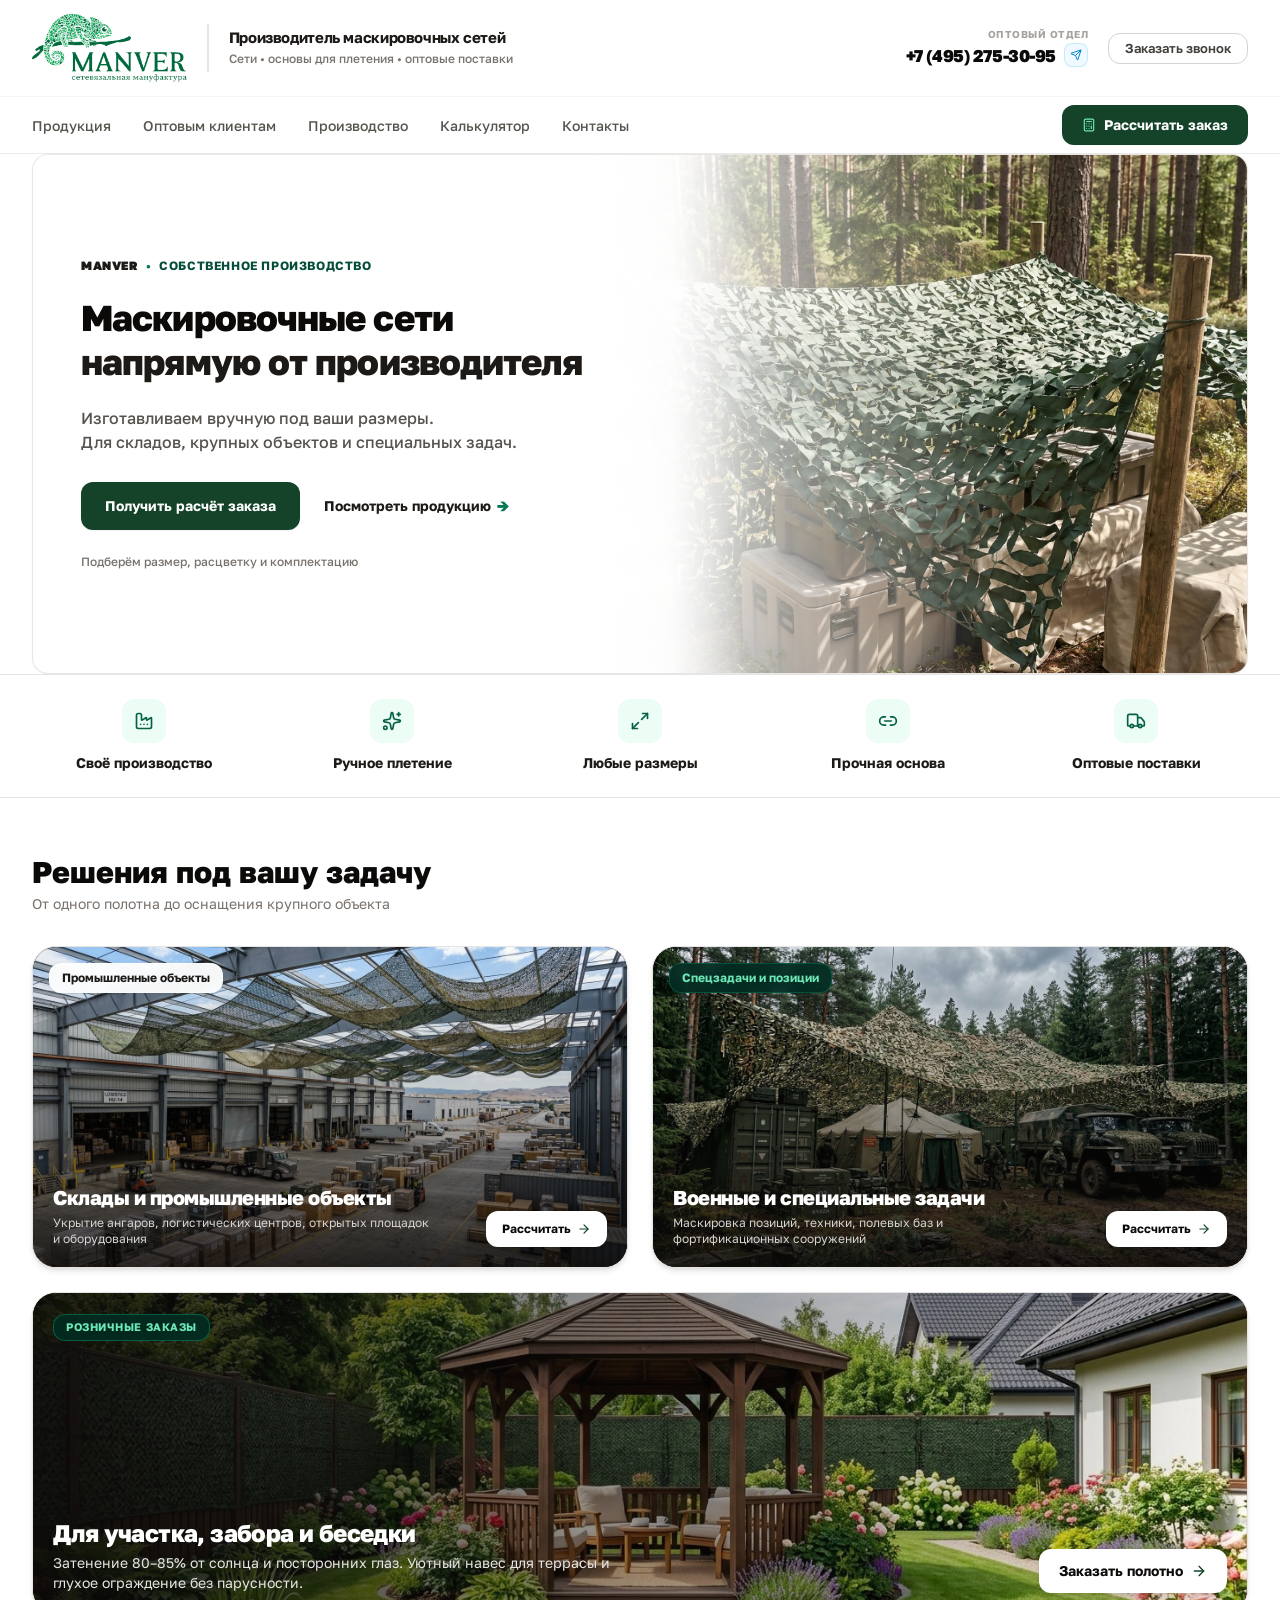
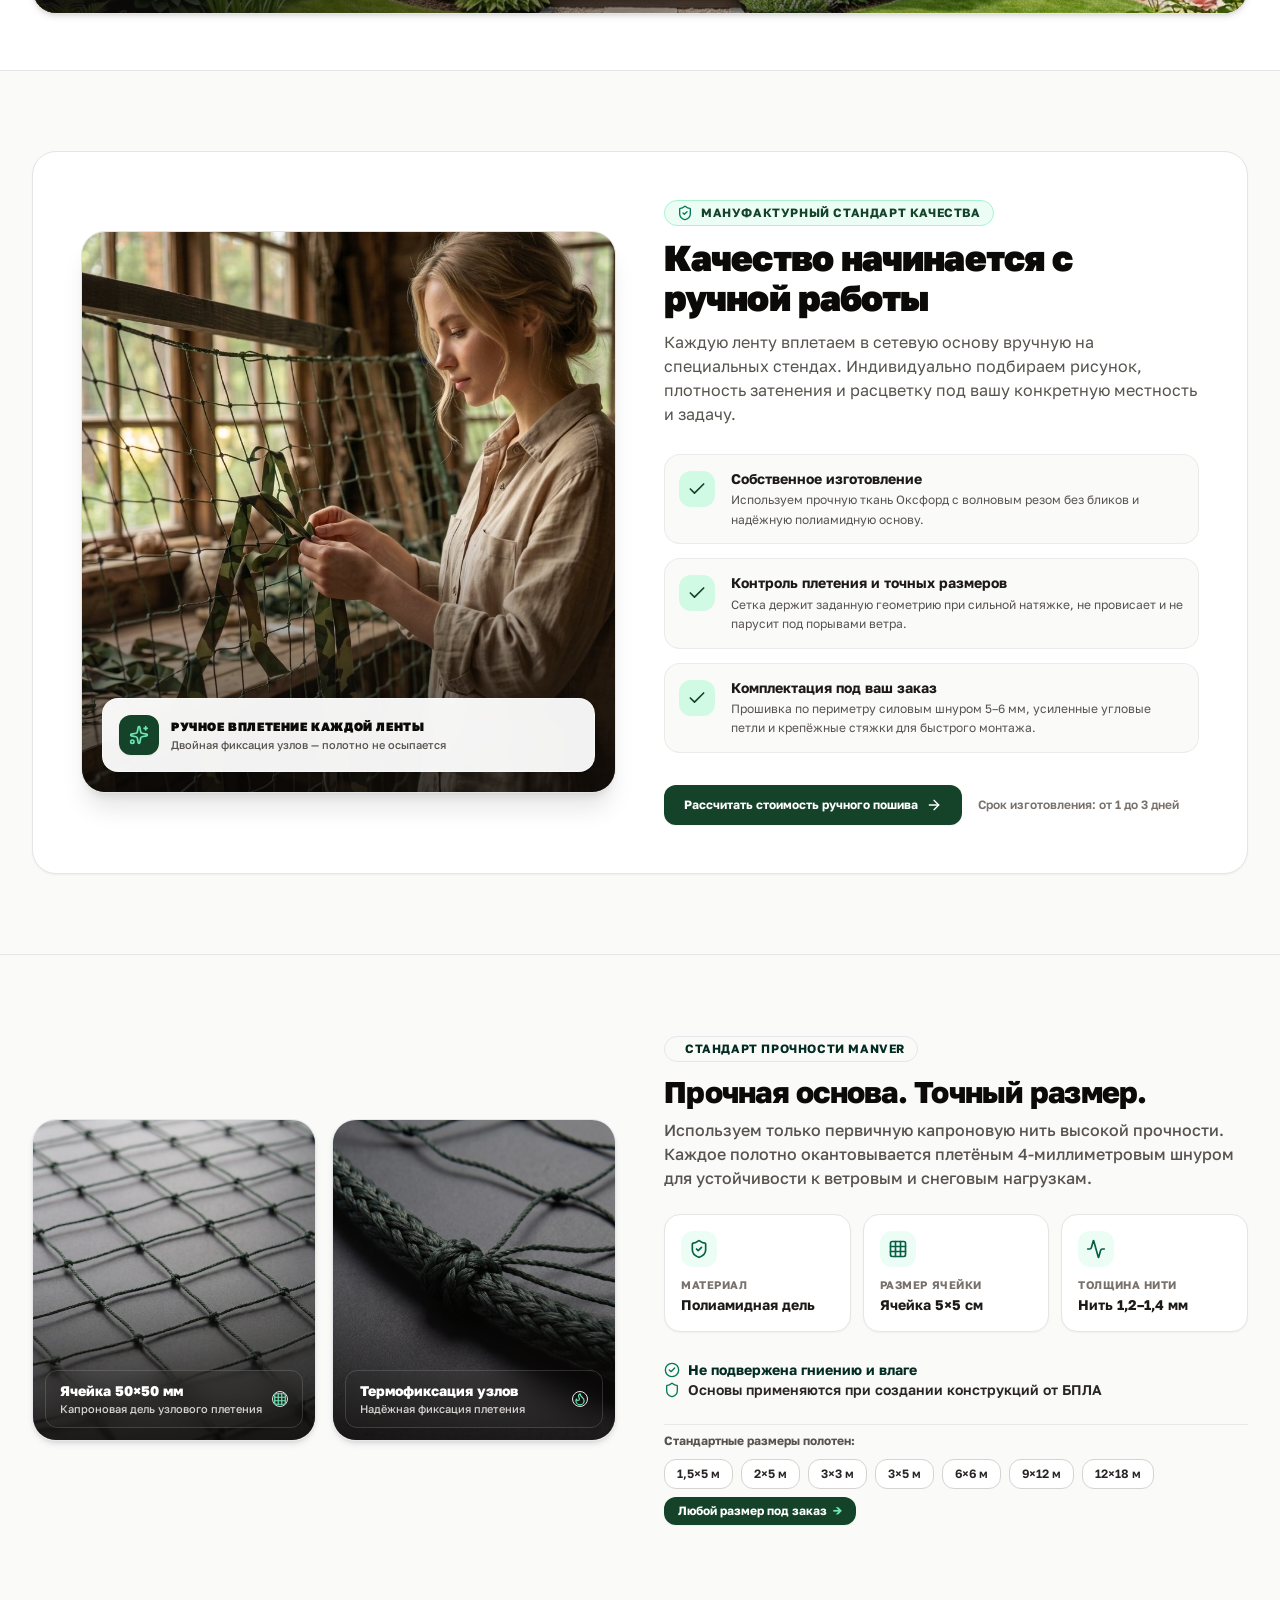
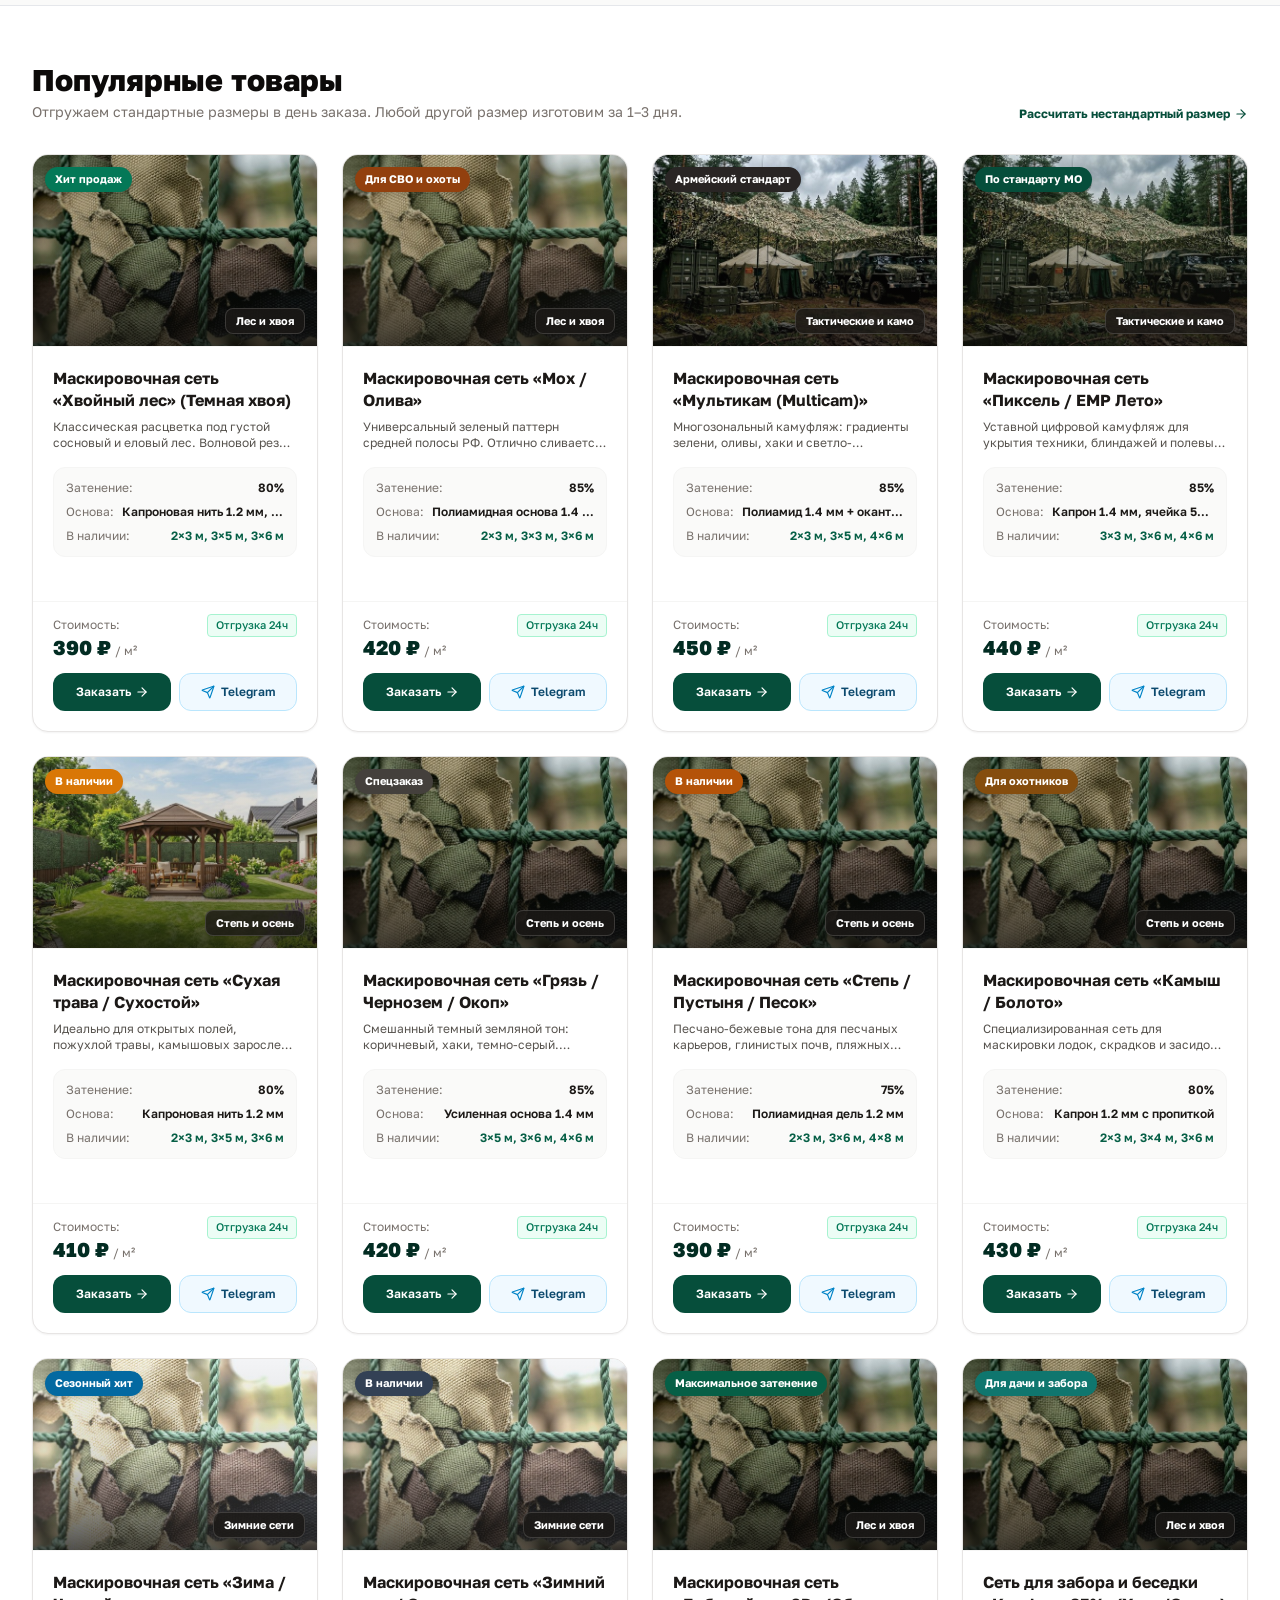
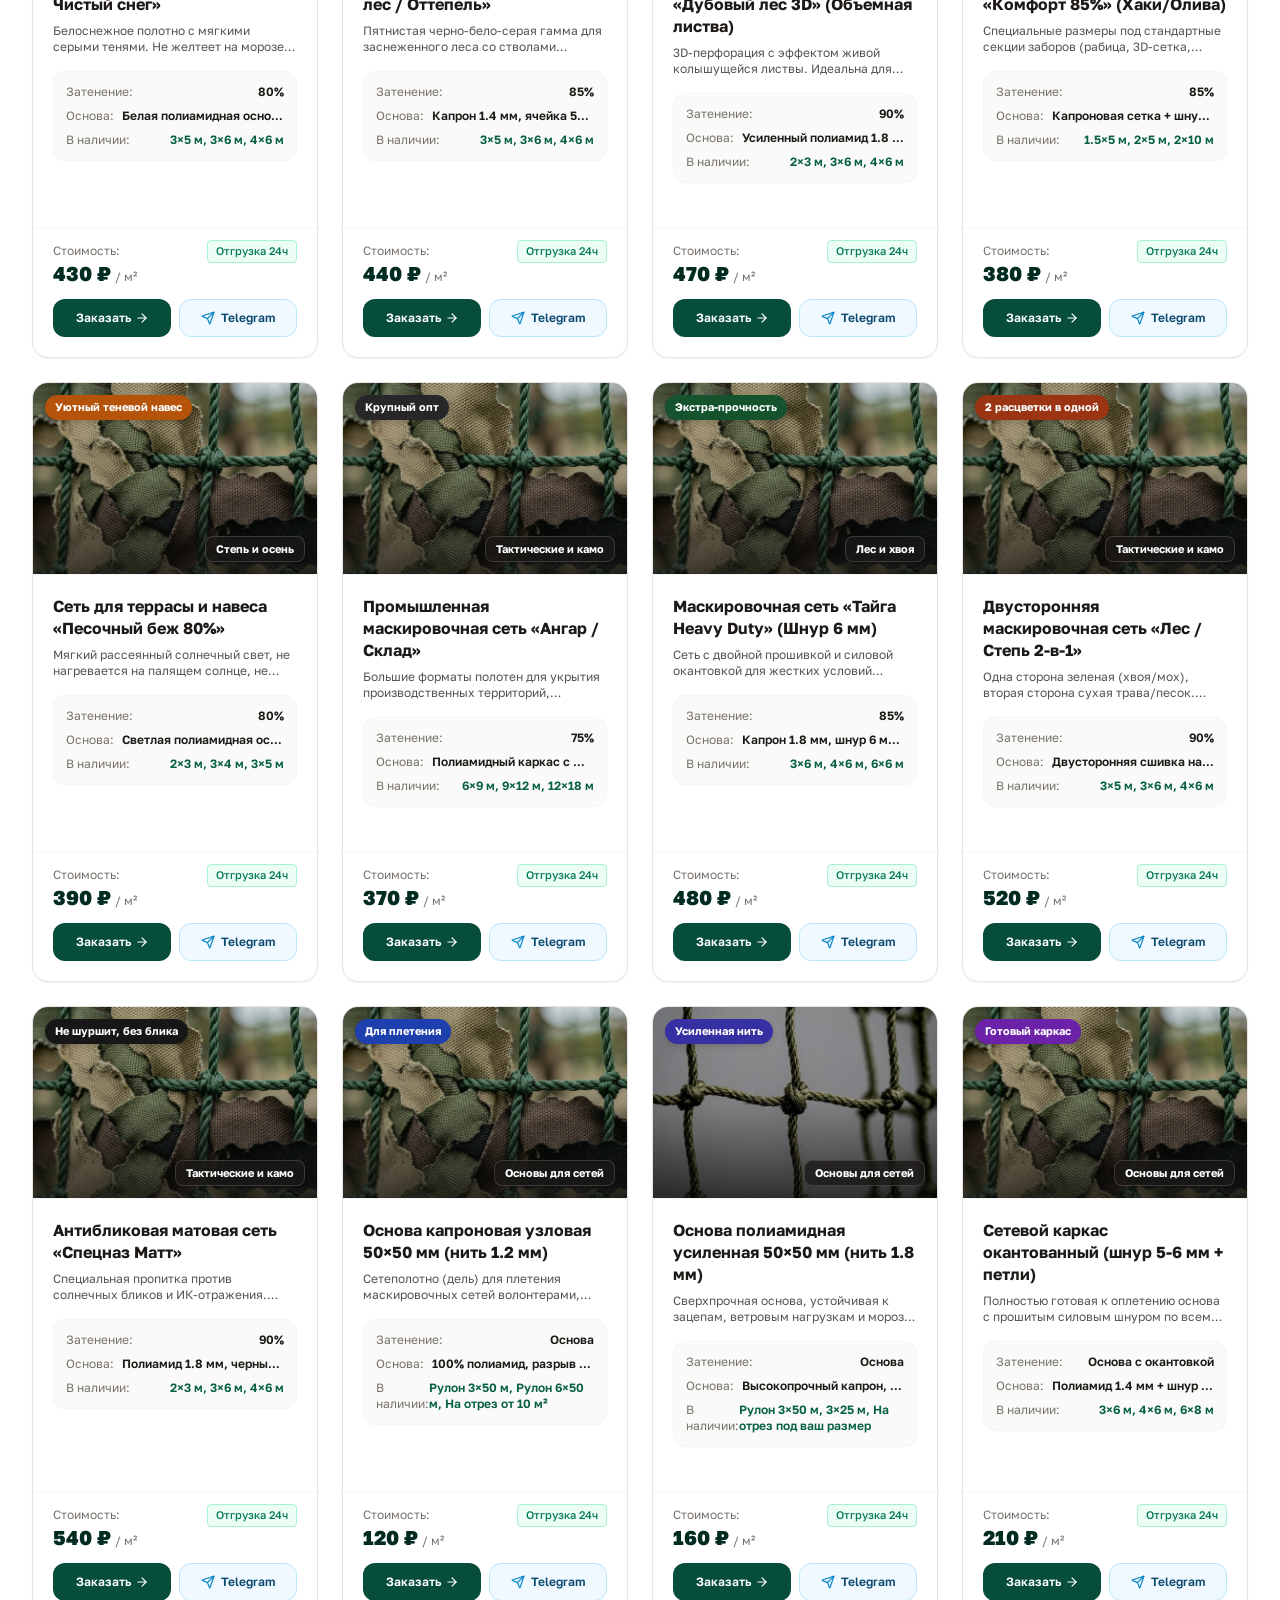
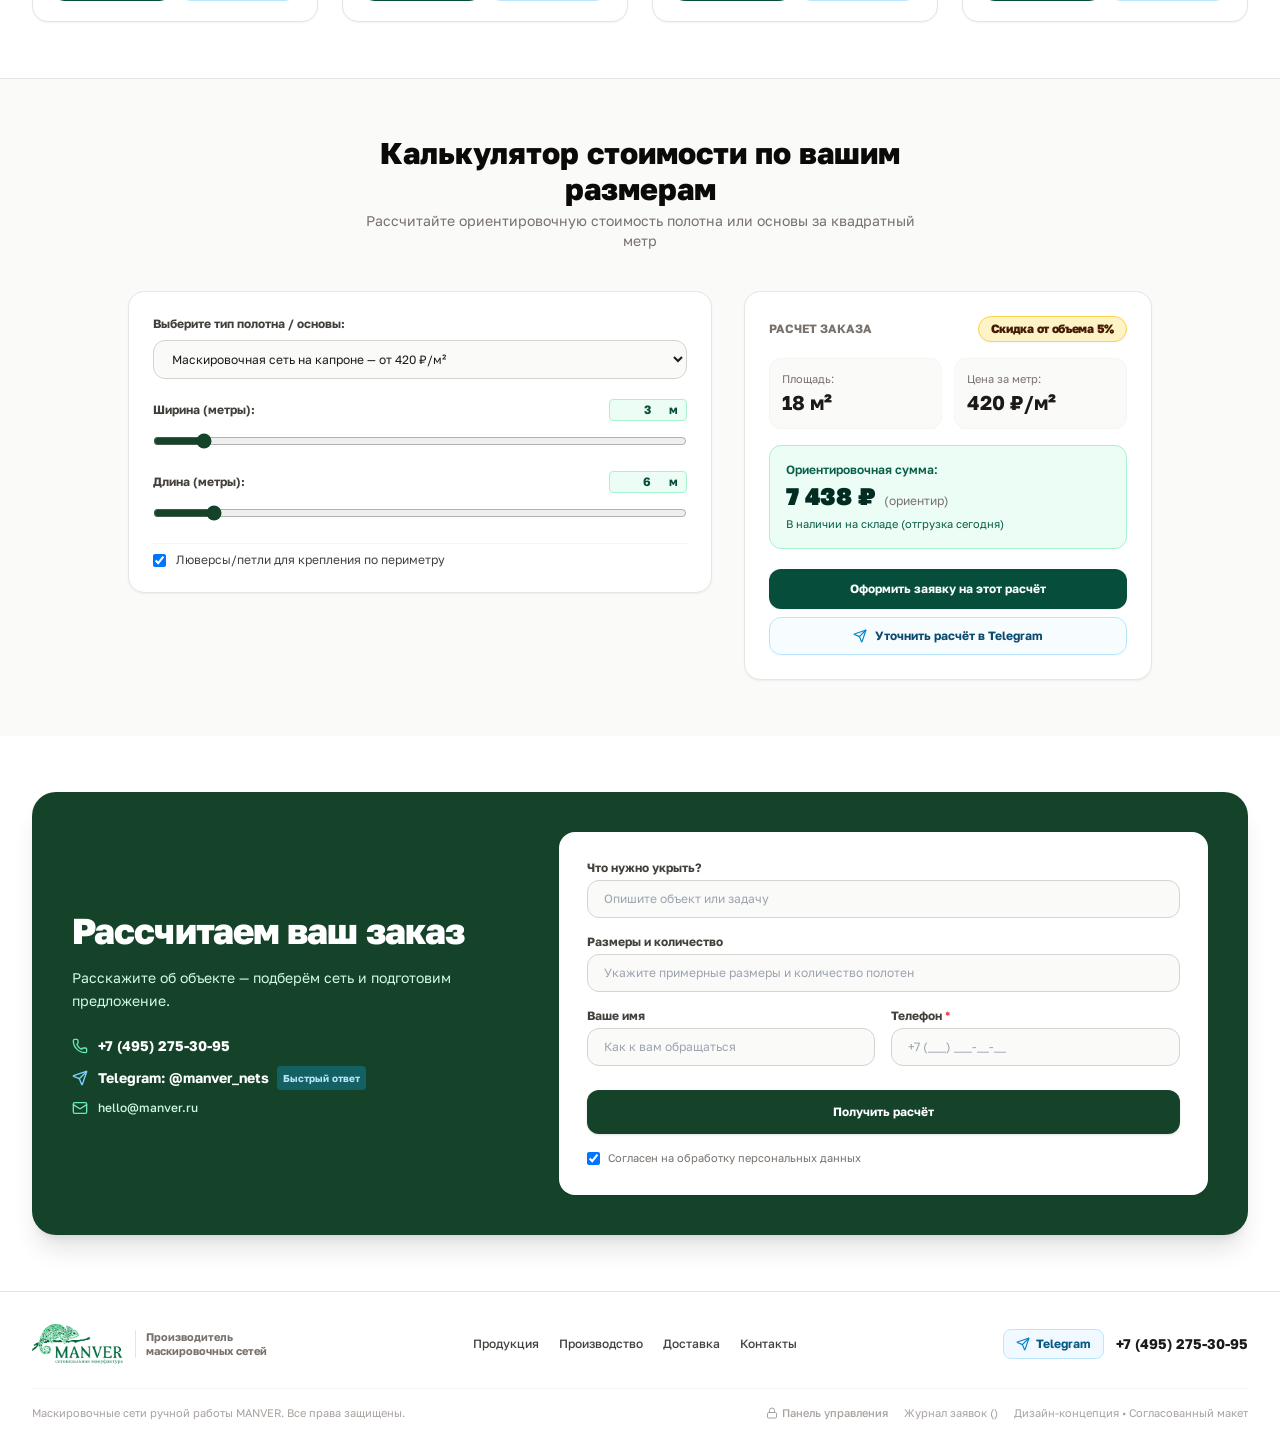
==== index.html @ eb67a6f7 "Add files via upload" ====
<!DOCTYPE html>
<html lang="ru">
<head>
  <meta charset="UTF-8">
  <meta name="viewport" content="width=device-width, initial-scale=1.0">
  <title>MANVER — Производитель маскировочных сетей и основ</title>
  <meta name="description" content="Маскировочные сети и капроновые основы напрямую от производителя MANVER. Ручное плетение, полиамидная основа 5х5 см, пошив любых размеров под заказ от 1 дня.">
  
  <!-- Google Fonts: Golos Text & Inter -->
  <link rel="preconnect" href="https://fonts.googleapis.com">
  <link rel="preconnect" href="https://fonts.gstatic.com" crossorigin>
  <link href="https://fonts.googleapis.com/css2?family=Golos+Text:wght@400;500;600;700;800&family=Inter:wght@400;500;600;700&display=swap" rel="stylesheet">
  
  <!-- Автономные стили Tailwind CSS (локальные, работают на всех смартфонах, с VPN и без интернета) -->
  <link rel="stylesheet" href="css/tailwind.min.css">

  <!-- Пользовательские стили -->
  <link rel="stylesheet" href="css/styles.css">
  <link rel="stylesheet" href="styles.css">

  <!-- Lucide Icons (локальный файл, 100% надежность на мобильных) -->
  <script src="js/lucide.min.js"></script>
</head>
<body class="bg-white text-stone-900 antialiased selection:bg-emerald-800 selection:text-white">

  <!-- ============================================================ -->
  <!-- ШАПКА САЙТА (HEADER) — ПРЕМИАЛЬНЫЙ B2B ПРОИЗВОДИТЕЛЬ MANVER -->
  <!-- ============================================================ -->
  <header class="sticky top-0 z-50 bg-white border-b border-stone-200/80">
    
    <!-- ВЕРХНИЙ ЯРУС: Логотип + Позиционирование + Оптовый отдел и контакты -->
    <div class="max-w-7xl mx-auto px-4 sm:px-6 lg:px-8 py-2.5 sm:py-3 flex items-center justify-between gap-4">
      
      <!-- Левый блок: Официальный логотип MANVER + Статус производителя и специализация -->
      <div class="flex items-center gap-3.5 sm:gap-4 lg:gap-5 shrink-0">
        <a href="#" class="flex items-center group py-0.5" title="MANVER — сетевязальная мануфактура">
          <img src="assets/images/manver_official_logo.png" 
               alt="MANVER — сетевязальная мануфактура" 
               class="h-12 sm:h-[58px] lg:h-[68px] w-auto object-contain transition duration-200 group-hover:opacity-95">
        </a>
        
        <!-- Текстовое позиционирование: сразу объясняет специализацию -->
        <div class="hidden md:block pl-4 lg:pl-5 border-l-2 border-stone-200 py-1">
          <span class="text-xs sm:text-sm lg:text-[15px] font-bold text-stone-900 tracking-tight leading-tight block">
            Производитель маскировочных сетей
          </span>
          <span class="text-[11px] lg:text-[12px] font-medium text-stone-500 tracking-normal block mt-1">
            Сети • основы для плетения • оптовые поставки
          </span>
        </div>
      </div>

      <!-- Правый блок: Контакты оптового отдела + Telegram + Вторичная кнопка «Заказать звонок» -->
      <div class="flex items-center gap-3 sm:gap-4 lg:gap-5 shrink-0">
        
        <!-- Оптовый отдел + Телефон + Telegram в единой чистой связке -->
        <div class="hidden sm:flex flex-col items-end text-right">
          <span class="text-[10px] uppercase tracking-wider text-stone-400 font-bold block leading-none mb-1">
            Оптовый отдел
          </span>
          <div class="flex items-center gap-2">
            <a href="tel:+74952753095" class="text-base lg:text-[17px] font-extrabold text-stone-950 hover:text-[#15432A] transition tracking-tight whitespace-nowrap leading-none">
              +7 (495) 275-30-95
            </a>
            <a href="https://t.me/manver_nets" target="_blank" title="Написать в Telegram" class="inline-flex items-center justify-center w-6 h-6 rounded-lg text-sky-600 hover:text-sky-700 bg-sky-50 hover:bg-sky-100 border border-sky-200/80 transition" aria-label="Telegram">
              <i data-lucide="send" class="w-3 h-3 text-sky-600"></i>
            </a>
          </div>
        </div>

        <!-- Вторичная кнопка: Заказать звонок (спокойная, белый фон, тонкая рамка, не спорит с CTA) -->
        <button onclick="openCallModal()" class="hidden md:inline-flex items-center justify-center px-3.5 lg:px-4 py-2 rounded-xl bg-white border border-stone-300 hover:border-stone-400 hover:bg-stone-50 text-stone-700 hover:text-stone-900 text-xs lg:text-[13px] font-semibold transition whitespace-nowrap active:scale-[0.98]">
          <span>Заказать звонок</span>
        </button>

        <!-- Мобильные кнопки быстрого звонка и мессенджера (только для компактных экранов < 640px) -->
        <div class="flex items-center gap-1.5 sm:hidden">
          <a href="https://t.me/manver_nets" target="_blank" class="p-2 rounded-xl text-sky-700 bg-sky-50 border border-sky-200 hover:bg-sky-100 transition flex items-center justify-center" aria-label="Telegram">
            <i data-lucide="send" class="w-4 h-4"></i>
          </a>
          <a href="tel:+74952753095" class="p-2 rounded-xl text-emerald-900 bg-emerald-50 border border-emerald-200 hover:bg-emerald-100 transition flex items-center justify-center" aria-label="Позвонить">
            <i data-lucide="phone" class="w-4 h-4"></i>
          </a>
        </div>

        <!-- Кнопка вызова меню (для экранов меньше десктопа < 1024px) -->
        <button id="mobileMenuBtn" class="p-2 rounded-xl text-stone-700 bg-stone-100 hover:bg-stone-200 transition flex items-center justify-center lg:hidden" aria-label="Меню">
          <i data-lucide="menu" class="w-5 h-5"></i>
        </button>

      </div>
    </div>

    <!-- НИЖНИЙ ЯРУС: Навигация по разделам + Главная кнопка «Рассчитать заказ» (Десктоп) -->
    <div class="hidden lg:block border-t border-stone-100 bg-white">
      <div class="max-w-7xl mx-auto px-4 sm:px-6 lg:px-8 py-2 flex items-center justify-between gap-6">
        
        <!-- Меню навигации (спокойное, равномерное, строго в едином стиле) -->
        <nav class="flex items-center gap-7 xl:gap-8 text-[13.5px] xl:text-[14px] font-medium text-stone-600 whitespace-nowrap">
          <a href="#catalog" class="hover:text-stone-950 hover:font-semibold transition py-1">Продукция</a>
          <a href="#solutions" class="hover:text-stone-950 hover:font-semibold transition py-1">Оптовым клиентам</a>
          <a href="#quality" class="hover:text-stone-950 hover:font-semibold transition py-1">Производство</a>
          <a href="#calculator" class="hover:text-stone-950 hover:font-semibold transition py-1">Калькулятор</a>
          <a href="#contacts" class="hover:text-stone-950 hover:font-semibold transition py-1">Контакты</a>
        </nav>

        <!-- Главный коммерческий CTA: Рассчитать заказ (фирменный зеленый, строгий, премиальный) -->
        <a href="#calculator" class="inline-flex items-center justify-center gap-2 px-5 py-2.5 rounded-xl bg-[#15432A] hover:bg-[#0F3B25] text-white text-xs xl:text-sm font-bold shadow-xs hover:shadow transition whitespace-nowrap active:scale-[0.98]">
          <i data-lucide="calculator" class="w-3.5 h-3.5 text-emerald-300 shrink-0"></i>
          <span>Рассчитать заказ</span>
        </a>

      </div>
    </div>

    <!-- Мобильное выпадающее меню -->
    <div id="mobileMenu" class="hidden lg:hidden border-t border-stone-200 bg-white px-4 pt-3 pb-6 space-y-3 shadow-xl">
      <a href="#catalog" class="block py-2.5 text-stone-800 font-semibold border-b border-stone-100">Продукция</a>
      <a href="#solutions" class="block py-2.5 text-stone-800 font-semibold border-b border-stone-100">Оптовым клиентам</a>
      <a href="#quality" class="block py-2.5 text-stone-800 font-semibold border-b border-stone-100">Производство</a>
      <a href="#calculator" class="block py-2.5 text-stone-800 font-semibold border-b border-stone-100">Калькулятор заказа</a>
      <a href="#contacts" class="block py-2.5 text-stone-800 font-semibold">Контакты</a>
      <div class="pt-3 border-t border-stone-200 flex flex-col gap-2.5">
        <a href="#calculator" class="w-full py-3 rounded-xl bg-[#15432A] text-white font-bold text-center text-sm shadow-md flex items-center justify-center gap-2.5">
          <i data-lucide="calculator" class="w-4 h-4 text-emerald-300"></i>
          <span>Рассчитать заказ</span>
        </a>
        <button onclick="openCallModal()" class="w-full py-3 rounded-xl border border-stone-300 font-semibold text-sm text-stone-800 hover:bg-stone-50 flex items-center justify-center gap-2">
          <span>Заказать обратный звонок</span>
        </button>
      </div>
    </div>
  </header>

  <!-- ============================================================ -->
  <!-- ПЕРВЫЙ ЭКРАН (HERO SECTION) — СИММЕТРИЧНЫЙ БАННЕР В СЕТКЕ САЙТА -->
  <!-- ============================================================ -->
  <section class="relative bg-white py-4 sm:py-6 lg:py-7 overflow-hidden">
    <div class="max-w-7xl mx-auto px-4 sm:px-6 lg:px-8">
      
      <!-- Карточка-баннер со скруглением 16px, точно по сетке сайта (симметрично шапке и нижним блокам) -->
      <div class="hero-banner-card">
        
        <!-- Правая часть: Фотография маскировочной сети с плавным растворением в фон -->
        <div class="hero-image-wrap">
          <img src="hero_forest_camonet.jpg" 
               onerror="this.onerror=null; this.src='assets/images/hero_forest_camonet.jpg';"
               alt="Маскировочные сети MANVER" 
               class="hero-blend-image transition duration-700">
          <div class="hero-image-overlay"></div>
        </div>

        <!-- Контентная часть (Текст и кнопки) -->
        <div class="hero-text-wrap p-6 sm:p-10 lg:p-12 xl:p-14 space-y-5 sm:space-y-6">
          
          <div class="text-xs font-bold tracking-wider text-stone-500 uppercase flex items-center gap-2">
            <span class="text-stone-900 font-black">MANVER</span>
            <span class="text-emerald-700">•</span>
            <span class="text-emerald-900 font-bold">СОБСТВЕННОЕ ПРОИЗВОДСТВО</span>
          </div>

          <h1 class="text-2xl sm:text-4xl lg:text-[40px] xl:text-[44px] font-extrabold text-stone-950 tracking-tight leading-[1.18]">
            <span class="block">Маскировочные сети</span>
            <span class="block text-stone-900 mt-1 sm:mt-0.5">напрямую от производителя</span>
          </h1>

          <p class="text-sm sm:text-base lg:text-lg text-stone-600 leading-relaxed max-w-lg font-medium">
            Изготавливаем вручную под ваши размеры. <br class="hidden sm:inline">
            Для складов, крупных объектов и специальных задач.
          </p>

          <!-- Кнопки: главное действие — заявка на расчет -->
          <div class="flex flex-col sm:flex-row items-stretch sm:items-center gap-3 sm:gap-4 pt-1">
            <a href="#calculator" class="px-6 sm:px-7 py-3.5 rounded-xl bg-[#15432A] hover:bg-[#0F3B25] text-white font-bold text-sm shadow-sm hover:shadow-md transition text-center whitespace-nowrap active:scale-[0.98]">
              Получить расчёт заказа
            </a>

            <a href="#catalog" class="text-sm font-bold text-stone-900 hover:text-[#15432A] transition flex items-center justify-center gap-1.5 py-3 px-2 group">
              <span>Посмотреть продукцию</span>
              <span class="text-emerald-700 font-extrabold text-base transition transform group-hover:translate-x-1">→</span>
            </a>
          </div>

          <p class="text-xs text-stone-500 font-medium">
            Подберём размер, расцветку и комплектацию
          </p>

        </div>

      </div>

    </div>
  </section>

  <!-- ============================================================ -->
  <!-- 5 ПРЕИМУЩЕСТВ ПРОИЗВОДИТЕЛЯ (КАК В МАКЕТЕ ПОД ХИРО) -->
  <!-- ============================================================ -->
  <section class="border-y border-stone-200 bg-white py-6">
    <div class="max-w-7xl mx-auto px-4 sm:px-6 lg:px-8">
      <div class="grid grid-cols-2 md:grid-cols-5 gap-6 text-center">
        
        <div class="flex flex-col items-center">
          <div class="w-11 h-11 rounded-xl bg-emerald-50 text-emerald-900 flex items-center justify-center mb-2.5">
            <i data-lucide="factory" class="w-5 h-5 text-emerald-800"></i>
          </div>
          <span class="font-bold text-sm text-stone-900">Своё производство</span>
        </div>

        <div class="flex flex-col items-center">
          <div class="w-11 h-11 rounded-xl bg-emerald-50 text-emerald-900 flex items-center justify-center mb-2.5">
            <i data-lucide="sparkles" class="w-5 h-5 text-emerald-800"></i>
          </div>
          <span class="font-bold text-sm text-stone-900">Ручное плетение</span>
        </div>

        <div class="flex flex-col items-center">
          <div class="w-11 h-11 rounded-xl bg-emerald-50 text-emerald-900 flex items-center justify-center mb-2.5">
            <i data-lucide="maximize-2" class="w-5 h-5 text-emerald-800"></i>
          </div>
          <span class="font-bold text-sm text-stone-900">Любые размеры</span>
        </div>

        <div class="flex flex-col items-center">
          <div class="w-11 h-11 rounded-xl bg-emerald-50 text-emerald-900 flex items-center justify-center mb-2.5">
            <i data-lucide="link-2" class="w-5 h-5 text-emerald-800"></i>
          </div>
          <span class="font-bold text-sm text-stone-900">Прочная основа</span>
        </div>

        <div class="flex flex-col items-center col-span-2 md:col-span-1">
          <div class="w-11 h-11 rounded-xl bg-emerald-50 text-emerald-900 flex items-center justify-center mb-2.5">
            <i data-lucide="truck" class="w-5 h-5 text-emerald-800"></i>
          </div>
          <span class="font-bold text-sm text-stone-900">Оптовые поставки</span>
        </div>

      </div>
    </div>
  </section>

  <!-- ============================================================ -->
  <!-- РЕШЕНИЯ ПОД ВАШУ ЗАДАЧУ (ОТ ОДНОГО ПОЛОТНА ДО КРУПНОГО ОБЪЕКТА) -->
  <!-- ============================================================ -->
  <section id="solutions" class="py-14 bg-white">
    <div class="max-w-7xl mx-auto px-4 sm:px-6 lg:px-8">
      
      <div class="mb-8">
        <h2 class="text-2xl sm:text-3xl font-extrabold text-stone-950">
          Решения под вашу задачу
        </h2>
        <p class="text-sm text-stone-500 mt-1">
          От одного полотна до оснащения крупного объекта
        </p>
      </div>

      <!-- 3 карточки сценариев с фотографиями топового качества -->
      <div class="space-y-6">
        
        <!-- Верхний ряд: Склады и Военные задачи (B2B приоритет) -->
        <div class="grid grid-cols-1 md:grid-cols-2 gap-6">
          
          <!-- Карточка 1: Склады и промышленные объекты -->
          <div class="relative rounded-3xl overflow-hidden border border-stone-200 shadow-md group bg-stone-900">
            <img src="assets/images/solution_warehouse_hd.jpg" alt="Маскировочные сети для складов и промышленных объектов MANVER" class="w-full h-64 sm:h-72 lg:h-80 object-cover object-center transition duration-700 group-hover:scale-105">
            <div class="absolute inset-0 bg-gradient-to-t from-stone-950/85 via-stone-950/20 to-transparent"></div>
            
            <div class="absolute top-4 left-4">
              <span class="inline-block bg-white/95 backdrop-blur-sm text-stone-900 text-xs font-bold px-3 py-1.5 rounded-xl shadow-sm border border-white/40">
                Промышленные объекты
              </span>
            </div>

            <div class="absolute bottom-5 left-5 right-5 flex flex-col sm:flex-row sm:items-end justify-between gap-3">
              <div>
                <h3 class="text-white font-extrabold text-lg sm:text-xl tracking-tight leading-snug">
                  Склады и промышленные объекты
                </h3>
                <p class="text-stone-300 text-xs mt-1 max-w-sm hidden sm:block">
                  Укрытие ангаров, логистических центров, открытых площадок и оборудования
                </p>
              </div>
              <button onclick="openOrderModal('Склады и промышленные объекты', 420)" class="bg-white hover:bg-emerald-50 text-stone-950 text-xs font-bold px-4 py-2.5 rounded-xl shadow-md transition flex items-center justify-center gap-1.5 shrink-0 whitespace-nowrap active:scale-[0.98]">
                <span>Рассчитать</span>
                <i data-lucide="arrow-right" class="w-3.5 h-3.5 text-[#15432A]"></i>
              </button>
            </div>
          </div>

          <!-- Карточка 2: Военные и специальные задачи -->
          <div class="relative rounded-3xl overflow-hidden border border-stone-200 shadow-md group bg-stone-900">
            <img src="assets/images/solution_military_hd.jpg" alt="Маскировка для военных и специальных задач MANVER" class="w-full h-64 sm:h-72 lg:h-80 object-cover object-center transition duration-700 group-hover:scale-105">
            <div class="absolute inset-0 bg-gradient-to-t from-stone-950/85 via-stone-950/20 to-transparent"></div>
            
            <div class="absolute top-4 left-4">
              <span class="inline-block bg-emerald-950/90 backdrop-blur-sm text-emerald-300 text-xs font-bold px-3 py-1.5 rounded-xl shadow-sm border border-emerald-700/50">
                Спецзадачи и позиции
              </span>
            </div>

            <div class="absolute bottom-5 left-5 right-5 flex flex-col sm:flex-row sm:items-end justify-between gap-3">
              <div>
                <h3 class="text-white font-extrabold text-lg sm:text-xl tracking-tight leading-snug">
                  Военные и специальные задачи
                </h3>
                <p class="text-stone-300 text-xs mt-1 max-w-sm hidden sm:block">
                  Маскировка позиций, техники, полевых баз и фортификационных сооружений
                </p>
              </div>
              <button onclick="openOrderModal('Военные и специальные задачи', 450)" class="bg-white hover:bg-emerald-50 text-stone-950 text-xs font-bold px-4 py-2.5 rounded-xl shadow-md transition flex items-center justify-center gap-1.5 shrink-0 whitespace-nowrap active:scale-[0.98]">
                <span>Рассчитать</span>
                <i data-lucide="arrow-right" class="w-3.5 h-3.5 text-[#15432A]"></i>
              </button>
            </div>
          </div>

        </div>

        <!-- Нижний ряд: Для участка, забора и беседки (Розничные заказы) -->
        <div class="relative rounded-3xl overflow-hidden border border-stone-200 shadow-md group bg-stone-900">
          <img src="assets/images/solution_fence_hd.jpg" alt="Маскировочные сети для забора, дачи и беседки" class="w-full h-60 sm:h-72 lg:h-80 object-cover object-center transition duration-700 group-hover:scale-105">
          <div class="absolute inset-0 bg-gradient-to-r from-stone-950/90 via-stone-950/40 to-transparent"></div>
          
          <div class="absolute top-5 left-5">
            <span class="inline-block text-[11px] font-bold text-emerald-300 bg-emerald-950/90 backdrop-blur-sm border border-emerald-600/50 px-3 py-1 rounded-xl uppercase tracking-wider">
              Розничные заказы
            </span>
          </div>

          <div class="absolute bottom-5 left-5 right-5 flex flex-col sm:flex-row sm:items-end justify-between gap-4">
            <div class="max-w-xl">
              <h3 class="text-white font-extrabold text-lg sm:text-2xl tracking-tight leading-snug">
                Для участка, забора и беседки
              </h3>
              <p class="text-stone-200 text-xs sm:text-sm mt-1 leading-relaxed">
                Затенение 80–85% от солнца и посторонних глаз. Уютный навес для террасы и глухое ограждение без парусности.
              </p>
            </div>
            <button onclick="openOrderModal('Для участка, забора и беседки', 380)" class="bg-white hover:bg-stone-100 text-stone-950 text-xs sm:text-sm font-bold px-5 py-3 rounded-xl shadow-lg transition flex items-center justify-center gap-2 shrink-0 whitespace-nowrap active:scale-[0.98]">
              <span>Заказать полотно</span>
              <i data-lucide="arrow-right" class="w-4 h-4 text-[#15432A]"></i>
            </button>
          </div>
        </div>

      </div>

    </div>
  </section>

  <!-- ============================================================ -->
  <!-- КАЧЕСТВО НАЧИНАЕТСЯ С РУЧНОЙ РАБОТЫ (НОВЫЙ НАСЫЩЕННЫЙ БЛОК) -->
  <!-- ============================================================ -->
  <section id="quality" class="py-16 sm:py-20 bg-stone-50 border-t border-stone-200">
    <div class="max-w-7xl mx-auto px-4 sm:px-6 lg:px-8">
      
      <div class="bg-white rounded-3xl p-6 sm:p-10 lg:p-12 border border-stone-200 shadow-sm">
        <div class="grid grid-cols-1 lg:grid-cols-12 gap-8 lg:gap-12 items-center">
          
          <!-- Левая часть: Крупное, чистое фото девушки за плетением (без надписей) -->
          <div class="lg:col-span-6 relative">
            <div class="relative rounded-2xl sm:rounded-3xl overflow-hidden shadow-xl border border-stone-200 group bg-stone-100">
              <img src="assets/images/girl_weaving_clean.jpg" alt="Мастер вплетает маскировочные ленты в сетевую основу MANVER" class="w-full h-[460px] sm:h-[560px] object-cover object-center transition duration-500 group-hover:scale-[1.02]">
              
              <!-- Градиентная подложка снизу -->
              <div class="absolute inset-0 bg-gradient-to-t from-stone-950/75 via-transparent to-transparent pointer-events-none"></div>

              <!-- Плашка на фото -->
              <div class="absolute bottom-3 left-3 right-3 sm:bottom-5 sm:left-5 sm:right-5 bg-white/95 backdrop-blur-md p-3 sm:p-4 rounded-xl sm:rounded-2xl border border-white/40 shadow-lg">
                <div class="flex items-center gap-2.5 sm:gap-3">
                  <div class="w-9 h-9 sm:w-10 sm:h-10 rounded-xl bg-[#15432A] text-white flex items-center justify-center shrink-0 shadow-sm">
                    <i data-lucide="sparkles" class="w-4 h-4 sm:w-5 sm:h-5 text-emerald-300"></i>
                  </div>
                  <div class="min-w-0 flex-1">
                    <span class="text-[11px] sm:text-xs font-black text-stone-950 uppercase tracking-wider block truncate sm:whitespace-normal">Ручное вплетение каждой ленты</span>
                    <span class="text-[10px] sm:text-[11px] font-medium text-stone-600 block mt-0.5 leading-snug">Двойная фиксация узлов — полотно не осыпается</span>
                  </div>
                </div>
              </div>
            </div>
          </div>

          <!-- Правая часть: Насыщенный контент о качестве и производстве -->
          <div class="lg:col-span-6 space-y-6">
            
            <div>
              <span class="inline-flex items-center gap-2 px-3 py-1 rounded-full bg-emerald-50 border border-emerald-200 text-[#15432A] text-xs font-bold uppercase tracking-wider mb-3">
                <i data-lucide="shield-check" class="w-4 h-4 text-emerald-700"></i>
                Мануфактурный стандарт качества
              </span>
              <h2 class="text-3xl sm:text-4xl font-black text-stone-950 tracking-tight leading-tight">
                Качество начинается с ручной работы
              </h2>
              <p class="text-stone-600 text-sm sm:text-base leading-relaxed mt-3">
                Каждую ленту вплетаем в сетевую основу вручную на специальных стендах. Индивидуально подбираем рисунок, плотность затенения и расцветку под вашу конкретную местность и задачу.
              </p>
            </div>

            <!-- 3 насыщенные карточки преимуществ -->
            <div class="space-y-3.5 pt-1">
              
              <div class="flex items-start gap-4 p-3.5 rounded-2xl bg-stone-50 hover:bg-emerald-50/40 border border-stone-200/70 transition">
                <div class="w-9 h-9 rounded-xl bg-emerald-100 text-[#15432A] flex items-center justify-center shrink-0 mt-0.5">
                  <i data-lucide="check" class="w-5 h-5 font-bold"></i>
                </div>
                <div>
                  <h4 class="text-sm font-bold text-stone-900 leading-snug">Собственное изготовление</h4>
                  <p class="text-xs text-stone-600 mt-0.5 leading-relaxed">
                    Используем прочную ткань Оксфорд с волновым резом без бликов и надёжную полиамидную основу.
                  </p>
                </div>
              </div>

              <div class="flex items-start gap-4 p-3.5 rounded-2xl bg-stone-50 hover:bg-emerald-50/40 border border-stone-200/70 transition">
                <div class="w-9 h-9 rounded-xl bg-emerald-100 text-[#15432A] flex items-center justify-center shrink-0 mt-0.5">
                  <i data-lucide="check" class="w-5 h-5 font-bold"></i>
                </div>
                <div>
                  <h4 class="text-sm font-bold text-stone-900 leading-snug">Контроль плетения и точных размеров</h4>
                  <p class="text-xs text-stone-600 mt-0.5 leading-relaxed">
                    Сетка держит заданную геометрию при сильной натяжке, не провисает и не парусит под порывами ветра.
                  </p>
                </div>
              </div>

              <div class="flex items-start gap-4 p-3.5 rounded-2xl bg-stone-50 hover:bg-emerald-50/40 border border-stone-200/70 transition">
                <div class="w-9 h-9 rounded-xl bg-emerald-100 text-[#15432A] flex items-center justify-center shrink-0 mt-0.5">
                  <i data-lucide="check" class="w-5 h-5 font-bold"></i>
                </div>
                <div>
                  <h4 class="text-sm font-bold text-stone-900 leading-snug">Комплектация под ваш заказ</h4>
                  <p class="text-xs text-stone-600 mt-0.5 leading-relaxed">
                    Прошивка по периметру силовым шнуром 5–6 мм, усиленные угловые петли и крепёжные стяжки для быстрого монтажа.
                  </p>
                </div>
              </div>

            </div>

            <!-- Действие внутри блока -->
            <div class="pt-2 flex flex-wrap items-center gap-4">
              <a href="#calculator" class="px-5 py-3 rounded-xl bg-[#15432A] hover:bg-[#0E321E] text-white text-xs font-bold shadow-sm hover:shadow transition flex items-center gap-2">
                <span>Рассчитать стоимость ручного пошива</span>
                <i data-lucide="arrow-right" class="w-4 h-4"></i>
              </a>
              <span class="text-xs font-semibold text-stone-500">
                Срок изготовления: от 1 до 3 дней
              </span>
            </div>

          </div>

        </div>
      </div>

    </div>
  </section>

  <!-- ============================================================ -->
  <!-- ПРОЧНАЯ ОСНОВА. ТОЧНЫЙ РАЗМЕР (ПОДТВЕРЖДЕННЫЕ ХАРАКТЕРИСТИКИ) -->
  <!-- ============================================================ -->
  <section id="bases" class="py-16 sm:py-20 lg:py-24 bg-stone-50 border-y border-stone-200/90">
    <div class="max-w-7xl mx-auto px-4 sm:px-6 lg:px-8">
      
      <div class="grid grid-cols-1 lg:grid-cols-12 gap-8 lg:gap-12 items-center">
        
        <!-- Левая часть: Макро-фотографии основы и окантовки (увеличенный размер) -->
        <div class="lg:col-span-6 grid grid-cols-1 sm:grid-cols-2 gap-4 sm:gap-5">
          
          <!-- Карточка 1: Первое фото (где нет окантовки) — ячейка 50х50 мм -->
          <div class="group relative rounded-2xl sm:rounded-3xl overflow-hidden border border-stone-300/80 shadow-md bg-stone-950 transition-all duration-300 hover:shadow-xl">
            <div class="macro-card-img-wrap">
              <img src="assets/images/mesh_cell_macro.jpg" 
                   onerror="this.onerror=null; this.src='mesh_cell_macro.jpg';"
                   alt="Полиамидная дель, ячейка 50х50 мм" 
                   class="w-full h-full object-cover object-center transition-transform duration-700 ease-out group-hover:scale-105">
              <div class="absolute inset-0 bg-gradient-to-t from-stone-950/85 via-stone-950/20 to-transparent pointer-events-none"></div>

              <!-- Подпись внизу карточки -->
              <div class="absolute bottom-3 left-3 right-3">
                <div class="bg-stone-900/90 backdrop-blur-md px-3.5 py-2.5 rounded-xl border border-white/15 text-white shadow-lg flex items-center justify-between gap-2">
                  <div class="space-y-0.5">
                    <div class="font-extrabold text-sm sm:text-[15px] text-white leading-snug">
                      Ячейка 50×50 мм
                    </div>
                    <div class="text-[11px] text-stone-300 font-medium leading-normal">
                      Капроновая дель узлового плетения
                    </div>
                  </div>
                  <span class="w-7 h-7 rounded-lg bg-emerald-500/20 border border-emerald-500/30 text-emerald-300 flex items-center justify-center shrink-0" title="Ячейка основы">
                    <i data-lucide="grid" class="w-3.5 h-3.5"></i>
                  </span>
                </div>
              </div>
            </div>
          </div>

          <!-- Карточка 2: Фотография с окантовкой и узлом (Термофиксация узлов) -->
          <div class="group relative rounded-2xl sm:rounded-3xl overflow-hidden border border-stone-300/80 shadow-md bg-stone-950 transition-all duration-300 hover:shadow-xl">
            <div class="macro-card-img-wrap">
              <img src="assets/images/cord_border_macro.jpg" 
                   onerror="this.onerror=null; this.src='cord_border_macro.jpg';"
                   alt="Термофиксация узлов: надёжная фиксация плетения" 
                   class="w-full h-full object-cover object-center transition-transform duration-700 ease-out group-hover:scale-105">
              <div class="absolute inset-0 bg-gradient-to-t from-stone-950/85 via-stone-950/20 to-transparent pointer-events-none"></div>

              <!-- Подпись внизу карточки -->
              <div class="absolute bottom-3 left-3 right-3">
                <div class="bg-stone-900/90 backdrop-blur-md px-3.5 py-2.5 rounded-xl border border-white/15 text-white shadow-lg flex items-center justify-between gap-2">
                  <div class="space-y-0.5">
                    <div class="font-extrabold text-sm sm:text-[15px] text-white leading-snug">
                      Термофиксация узлов
                    </div>
                    <div class="text-[11px] text-stone-300 font-medium leading-normal">
                      Надёжная фиксация плетения
                    </div>
                  </div>
                  <span class="w-7 h-7 rounded-lg bg-emerald-500/20 border border-emerald-500/30 text-emerald-300 flex items-center justify-center shrink-0" title="Термофиксация узлов">
                    <i data-lucide="flame" class="w-3.5 h-3.5"></i>
                  </span>
                </div>
              </div>
            </div>
          </div>

        </div>

        <!-- Правая часть: Характеристики основы и размеры -->
        <div class="lg:col-span-6 space-y-6">
          
          <div>
            <div class="inline-flex items-center gap-2 px-3 py-1 rounded-full bg-emerald-100/90 border border-emerald-300/80 text-emerald-950 text-xs font-bold uppercase tracking-wider mb-3">
              <span class="w-2 h-2 rounded-full bg-emerald-700"></span>
              <span>Стандарт прочности MANVER</span>
            </div>
            <h2 class="text-2xl sm:text-3xl lg:text-4xl font-extrabold text-stone-950 tracking-tight leading-tight">
              Прочная основа. Точный размер.
            </h2>
            <p class="text-stone-600 text-sm sm:text-base mt-2 font-medium leading-relaxed">
              Используем только первичную капроновую нить высокой прочности. Каждое полотно окантовывается плетёным 4-миллиметровым шнуром для устойчивости к ветровым и снеговым нагрузкам.
            </p>
          </div>

          <!-- 3 подтвержденные ключевые характеристики -->
          <div class="grid grid-cols-1 sm:grid-cols-3 gap-3">
            <div class="bg-white p-4 rounded-2xl border border-stone-200 shadow-xs hover:border-emerald-300 transition group">
              <div class="w-9 h-9 rounded-xl bg-emerald-50 text-emerald-800 flex items-center justify-center mb-2.5 group-hover:bg-emerald-100 transition">
                <i data-lucide="shield-check" class="w-5 h-5 text-emerald-800"></i>
              </div>
              <div class="text-[11px] text-stone-500 font-bold uppercase tracking-wider">Материал</div>
              <div class="text-sm font-bold text-stone-900 mt-0.5">Полиамидная дель</div>
            </div>

            <div class="bg-white p-4 rounded-2xl border border-stone-200 shadow-xs hover:border-emerald-300 transition group">
              <div class="w-9 h-9 rounded-xl bg-emerald-50 text-emerald-800 flex items-center justify-center mb-2.5 group-hover:bg-emerald-100 transition">
                <i data-lucide="grid" class="w-5 h-5 text-emerald-800"></i>
              </div>
              <div class="text-[11px] text-stone-500 font-bold uppercase tracking-wider">Размер ячейки</div>
              <div class="text-sm font-bold text-stone-900 mt-0.5">Ячейка 5×5 см</div>
            </div>

            <div class="bg-white p-4 rounded-2xl border border-stone-200 shadow-xs hover:border-emerald-300 transition group">
              <div class="w-9 h-9 rounded-xl bg-emerald-50 text-emerald-800 flex items-center justify-center mb-2.5 group-hover:bg-emerald-100 transition">
                <i data-lucide="activity" class="w-5 h-5 text-emerald-800"></i>
              </div>
              <div class="text-[11px] text-stone-500 font-bold uppercase tracking-wider">Толщина нити</div>
              <div class="text-sm font-bold text-stone-900 mt-0.5">Нить 1,2–1,4 мм</div>
            </div>
          </div>

          <!-- Преимущества основы -->
          <div class="flex flex-wrap items-center gap-x-6 gap-y-2 text-xs sm:text-sm text-stone-700 pt-1">
            <span class="flex items-center gap-2 font-bold text-emerald-950">
              <i data-lucide="check-circle-2" class="w-4 h-4 text-emerald-700 shrink-0"></i>
              <span>Не подвержена гниению и влаге</span>
            </span>
            <span class="flex items-center gap-2 font-semibold text-stone-800">
              <i data-lucide="shield" class="w-4 h-4 text-emerald-700 shrink-0"></i>
              <span>Основы применяются при создании конструкций от БПЛА</span>
            </span>
          </div>

          <!-- Размеры с переходом в калькулятор -->
          <div class="pt-2 border-t border-stone-200/80">
            <span class="text-xs font-bold text-stone-600 block mb-2.5">
              Стандартные размеры полотен:
            </span>
            <div class="flex flex-wrap gap-2 text-xs font-semibold text-stone-800">
              <button type="button" onclick="selectCalcSize(1.5, 5)" class="bg-white hover:bg-emerald-50 hover:border-emerald-500 hover:text-emerald-900 px-3 py-1.5 sm:px-3.5 sm:py-2 rounded-xl border border-stone-300 shadow-2xs whitespace-nowrap transition cursor-pointer">1,5×5 м</button>
              <button type="button" onclick="selectCalcSize(2, 5)" class="bg-white hover:bg-emerald-50 hover:border-emerald-500 hover:text-emerald-900 px-3 py-1.5 sm:px-3.5 sm:py-2 rounded-xl border border-stone-300 shadow-2xs whitespace-nowrap transition cursor-pointer">2×5 м</button>
              <button type="button" onclick="selectCalcSize(3, 3)" class="bg-white hover:bg-emerald-50 hover:border-emerald-500 hover:text-emerald-900 px-3 py-1.5 sm:px-3.5 sm:py-2 rounded-xl border border-stone-300 shadow-2xs whitespace-nowrap transition cursor-pointer">3×3 м</button>
              <button type="button" onclick="selectCalcSize(3, 5)" class="bg-white hover:bg-emerald-50 hover:border-emerald-500 hover:text-emerald-900 px-3 py-1.5 sm:px-3.5 sm:py-2 rounded-xl border border-stone-300 shadow-2xs whitespace-nowrap transition cursor-pointer">3×5 м</button>
              <button type="button" onclick="selectCalcSize(6, 6)" class="bg-white hover:bg-emerald-50 hover:border-emerald-500 hover:text-emerald-900 px-3 py-1.5 sm:px-3.5 sm:py-2 rounded-xl border border-stone-300 shadow-2xs whitespace-nowrap transition cursor-pointer">6×6 м</button>
              <button type="button" onclick="selectCalcSize(9, 12)" class="bg-white hover:bg-emerald-50 hover:border-emerald-500 hover:text-emerald-900 px-3 py-1.5 sm:px-3.5 sm:py-2 rounded-xl border border-stone-300 shadow-2xs whitespace-nowrap transition cursor-pointer">9×12 м</button>
              <button type="button" onclick="selectCalcSize(12, 18)" class="bg-white hover:bg-emerald-50 hover:border-emerald-500 hover:text-emerald-900 px-3 py-1.5 sm:px-3.5 sm:py-2 rounded-xl border border-stone-300 shadow-2xs whitespace-nowrap transition cursor-pointer">12×18 м</button>
              <a href="#calculator" class="inline-flex items-center justify-center gap-1.5 bg-[#15432A] hover:bg-[#0F3B25] text-white px-3.5 py-1.5 sm:py-2 rounded-xl font-bold shadow-sm transition active:scale-95 whitespace-nowrap">
                <span>Любой размер под заказ</span>
                <span class="text-emerald-300 font-bold">→</span>
              </a>
            </div>
          </div>

        </div>

      </div>

    </div>
  </section>

  <!-- ============================================================ -->
  <!-- ВИТРИНА: 12 ХОДОВЫХ ТОВАРОВ И ОСНОВ В НАЛИЧИИ -->
  <!-- ============================================================ -->
  <section id="catalog" class="py-14 bg-white">
    <div class="max-w-7xl mx-auto px-4 sm:px-6 lg:px-8">
      
      <div class="flex flex-col md:flex-row md:items-end justify-between mb-8 gap-4">
        <div>
          <h2 class="text-2xl sm:text-3xl font-extrabold text-stone-950">
            Популярные товары
          </h2>
          <p class="text-sm text-stone-500 mt-1">
            Отгружаем стандартные размеры в день заказа. Любой другой размер изготовим за 1–3 дня.
          </p>
        </div>

        <a href="#calculator" class="text-xs font-bold text-emerald-900 hover:underline flex items-center gap-1">
          <span>Рассчитать нестандартный размер</span>
          <i data-lucide="arrow-right" class="w-3.5 h-3.5"></i>
        </a>
      </div>

      <!-- Сетка 12 карточек товаров -->
      <div id="productsGrid" class="grid grid-cols-1 sm:grid-cols-2 lg:grid-cols-4 gap-6">
        <!-- Генерируется из js/products.js -->
      </div>

    </div>
  </section>

  <!-- ============================================================ -->
  <!-- ИНТЕРАКТИВНЫЙ КАЛЬКУЛЯТОР РАЗМЕРА И СТОИМОСТИ (М²) -->
  <!-- ============================================================ -->
  <section id="calculator" class="py-14 bg-stone-50 border-t border-stone-200">
    <div class="max-w-7xl mx-auto px-4 sm:px-6 lg:px-8">
      
      <div class="text-center max-w-xl mx-auto mb-10">
        <h2 class="text-2xl sm:text-3xl font-extrabold text-stone-950">
          Калькулятор стоимости по вашим размерам
        </h2>
        <p class="text-xs sm:text-sm text-stone-500 mt-1">
          Рассчитайте ориентировочную стоимость полотна или основы за квадратный метр
        </p>
      </div>

      <div class="grid grid-cols-1 lg:grid-cols-12 gap-8 items-start max-w-5xl mx-auto">
        
        <!-- Ввод параметров -->
        <div class="lg:col-span-7 bg-white rounded-2xl p-6 border border-stone-200 shadow-sm space-y-5">
          
          <div>
            <label for="calcType" class="block text-xs font-bold text-stone-700 mb-2">Выберите тип полотна / основы:</label>
            <select id="calcType" class="w-full bg-stone-50 border border-stone-300 rounded-xl px-3.5 py-2.5 text-xs text-stone-900 focus:outline-none focus:border-emerald-800">
              <option value="standard_net">Маскировочная сеть на капроне — от 420 ₽/м²</option>
              <option value="heavy_net">Усиленная маскировочная сеть 3D — от 480 ₽/м²</option>
              <option value="double_net">Двусторонняя маскировочная сеть — от 520 ₽/м²</option>
              <option value="base_only">Основа полиамидная 50×50 мм (дель) — от 140 ₽/м²</option>
              <option value="base_framed">Основа с окантовкой силовым шнуром — от 210 ₽/м²</option>
            </select>
          </div>

          <div>
            <div class="flex justify-between items-center mb-1.5">
              <label for="calcWidth" class="text-xs font-bold text-stone-700">Ширина (метры):</label>
              <span class="text-xs font-bold text-emerald-900 bg-emerald-50 px-2 py-0.5 rounded border border-emerald-200">
                <input id="calcWidth" type="number" min="1" max="25" step="0.5" value="3" class="w-12 bg-transparent text-right font-bold focus:outline-none"> м
              </span>
            </div>
            <input id="calcWidthSlider" type="range" min="1" max="25" step="0.5" value="3" class="w-full h-2 bg-stone-200 rounded-lg cursor-pointer">
          </div>

          <div>
            <div class="flex justify-between items-center mb-1.5">
              <label for="calcLength" class="text-xs font-bold text-stone-700">Длина (метры):</label>
              <span class="text-xs font-bold text-emerald-900 bg-emerald-50 px-2 py-0.5 rounded border border-emerald-200">
                <input id="calcLength" type="number" min="1" max="50" step="0.5" value="6" class="w-12 bg-transparent text-right font-bold focus:outline-none"> м
              </span>
            </div>
            <input id="calcLengthSlider" type="range" min="1" max="50" step="0.5" value="6" class="w-full h-2 bg-stone-200 rounded-lg cursor-pointer">
          </div>

          <label class="flex items-center gap-2.5 text-xs text-stone-700 cursor-pointer pt-2 border-t border-stone-100">
            <input id="calcEyelets" type="checkbox" checked class="rounded text-emerald-800 focus:ring-0">
            <span>Люверсы/петли для крепления по периметру</span>
          </label>
        </div>

        <!-- Результат расчета -->
        <div class="lg:col-span-5 bg-white rounded-2xl p-6 border border-stone-200 shadow-sm space-y-4">
          <div class="flex justify-between items-center">
            <span class="text-xs font-bold text-stone-500 uppercase">Расчет заказа</span>
            <span id="calcDiscountBadge" class="text-xs font-semibold px-2 py-0.5 rounded bg-stone-100 text-stone-700">
              Розничная цена
            </span>
          </div>

          <div class="grid grid-cols-2 gap-3">
            <div class="bg-stone-50 p-3 rounded-xl border border-stone-100">
              <span class="text-[11px] text-stone-500 block">Площадь:</span>
              <span id="calcResultArea" class="text-xl font-bold text-stone-900">18 м²</span>
            </div>
            <div class="bg-stone-50 p-3 rounded-xl border border-stone-100">
              <span class="text-[11px] text-stone-500 block">Цена за метр:</span>
              <span id="calcResultPriceM2" class="text-xl font-bold text-stone-900">420 ₽/м²</span>
            </div>
          </div>

          <div class="bg-emerald-50 border border-emerald-200 p-4 rounded-xl">
            <span class="text-xs text-emerald-800 font-semibold block">Ориентировочная сумма:</span>
            <div class="flex items-baseline gap-2 mt-0.5">
              <span id="calcResultTotal" class="text-2xl font-black text-emerald-950">7 560 ₽</span>
              <span class="text-xs text-stone-500">(ориентир)</span>
            </div>
            <span id="calcLeadTime" class="text-[11px] text-emerald-800 block mt-1">
              В наличии на складе (отгрузка сегодня)
            </span>
          </div>

          <div class="space-y-2 pt-1">
            <button onclick="orderFromCalculator()" class="w-full py-3 rounded-xl bg-emerald-900 hover:bg-emerald-800 text-white font-bold text-xs shadow-sm transition">
              Оформить заявку на этот расчёт
            </button>
            <button onclick="sendCalculatorToTelegram()" class="w-full py-2.5 rounded-xl border border-sky-200 hover:border-sky-400 bg-sky-50/50 hover:bg-sky-50 text-sky-900 font-bold text-xs transition flex items-center justify-center gap-2 shadow-xs">
              <i data-lucide="send" class="w-3.5 h-3.5 text-sky-600"></i>
              <span>Уточнить расчёт в Telegram</span>
            </button>
          </div>
        </div>

      </div>

    </div>
  </section>

  <!-- ============================================================ -->
  <!-- ФОРМА: РАССЧИТАЕМ ВАШ ЗАКАЗ (ТОЧНЫЙ ВИЗУАЛ ИЗ МАКЕТА) -->
  <!-- ============================================================ -->
  <section id="contacts" class="py-14 bg-white">
    <div class="max-w-7xl mx-auto px-4 sm:px-6 lg:px-8">
      
      <!-- Зеленая карточка формы точь-в-точь как на согласованном макете -->
      <div class="bg-[#15432A] rounded-3xl p-6 sm:p-10 text-white shadow-xl">
        <div class="grid grid-cols-1 lg:grid-cols-12 gap-8 items-center">
          
          <!-- Левая колонка формы -->
          <div class="lg:col-span-5 space-y-4">
            <h2 class="text-2xl sm:text-4xl font-extrabold tracking-tight">
              Рассчитаем ваш заказ
            </h2>
            <p class="text-emerald-100 text-sm leading-relaxed max-w-sm">
              Расскажите об объекте — подберём сеть и подготовим предложение.
            </p>

            <div class="pt-2 space-y-2.5 text-xs">
              <div class="flex items-center gap-2.5">
                <i data-lucide="phone" class="w-4 h-4 text-emerald-300 shrink-0"></i>
                <a href="tel:+74952753095" class="hover:underline text-white font-bold text-sm">+7 (495) 275-30-95</a>
              </div>
              <div class="flex items-center gap-2.5">
                <i data-lucide="send" class="w-4 h-4 text-sky-300 shrink-0"></i>
                <a href="https://t.me/manver_nets" target="_blank" class="hover:underline text-white font-bold text-sm flex items-center gap-1">
                  <span>Telegram: @manver_nets</span>
                  <span class="text-[10px] bg-sky-500/30 text-sky-200 px-1.5 py-0.5 rounded ml-1">Быстрый ответ</span>
                </a>
              </div>
              <div class="flex items-center gap-2.5">
                <i data-lucide="mail" class="w-4 h-4 text-emerald-300 shrink-0"></i>
                <a href="mailto:hello@manver.ru" class="hover:underline text-emerald-100 font-medium">hello@manver.ru</a>
              </div>
            </div>
          </div>

          <!-- Правая колонка: Поля формы (как в макете) -->
          <div class="lg:col-span-7 bg-white text-stone-900 rounded-2xl p-6 sm:p-7 shadow-sm">
            <form data-lead-form data-form-name="Главная форма расчета" class="space-y-4">
              
              <div>
                <label class="block text-xs font-bold text-stone-700 mb-1">Что нужно укрыть?</label>
                <input type="text" name="task" placeholder="Опишите объект или задачу" class="w-full bg-stone-50 border border-stone-300 rounded-xl px-4 py-2.5 text-xs text-stone-900 focus:outline-none focus:border-emerald-800">
              </div>

              <div>
                <label class="block text-xs font-bold text-stone-700 mb-1">Размеры и количество</label>
                <input type="text" name="dimensions" placeholder="Укажите примерные размеры и количество полотен" class="w-full bg-stone-50 border border-stone-300 rounded-xl px-4 py-2.5 text-xs text-stone-900 focus:outline-none focus:border-emerald-800">
              </div>

              <div class="grid grid-cols-1 sm:grid-cols-2 gap-4">
                <div>
                  <label class="block text-xs font-bold text-stone-700 mb-1">Ваше имя</label>
                  <input type="text" name="name" placeholder="Как к вам обращаться" class="w-full bg-stone-50 border border-stone-300 rounded-xl px-4 py-2.5 text-xs text-stone-900 focus:outline-none focus:border-emerald-800">
                </div>
                <div>
                  <label class="block text-xs font-bold text-stone-700 mb-1">Телефон <span class="text-red-500">*</span></label>
                  <input type="tel" name="phone" required placeholder="+7 (___) ___-__-__" class="w-full bg-stone-50 border border-stone-300 rounded-xl px-4 py-2.5 text-xs text-stone-900 focus:outline-none focus:border-emerald-800">
                </div>
              </div>

              <div class="pt-2">
                <button type="submit" class="w-full py-3.5 rounded-xl bg-[#15432A] hover:bg-[#0F3B25] text-white font-bold text-xs shadow transition">
                  Получить расчёт
                </button>
              </div>

              <div class="flex items-center gap-2 text-[11px] text-stone-500">
                <input type="checkbox" checked required class="rounded text-emerald-800 focus:ring-0">
                <span>Согласен на обработку персональных данных</span>
              </div>

            </form>
          </div>

        </div>
      </div>

    </div>
  </section>

  <!-- ============================================================ -->
  <!-- ПОДВАЛ (FOOTER) В ТОЧНОМ ДИЗАЙНЕ МАКЕТА MANVER -->
  <!-- ============================================================ -->
  <footer class="bg-white text-stone-600 py-8 border-t border-stone-200 text-xs">
    <div class="max-w-7xl mx-auto px-4 sm:px-6 lg:px-8">
      
      <div class="flex flex-col sm:flex-row items-center justify-between gap-4 pb-6 border-b border-stone-100">
        
        <!-- Логотип MANVER в подвале -->
        <a href="#" class="flex items-center gap-3">
          <img src="assets/images/manver_official_logo.png" alt="MANVER — сетевязальная мануфактура" class="h-10 w-auto object-contain">
          <div class="pl-2.5 border-l border-stone-200">
            <span class="text-[11px] font-bold text-stone-500 block leading-tight">
              Производитель<br>маскировочных сетей
            </span>
          </div>
        </a>

        <!-- Навигация -->
        <nav class="flex flex-wrap items-center gap-5 text-stone-700 font-medium text-xs">
          <a href="#catalog" class="hover:text-emerald-800 transition">Продукция</a>
          <a href="#quality" class="hover:text-emerald-800 transition">Производство</a>
          <a href="#bases" class="hover:text-emerald-800 transition">Доставка</a>
          <a href="#contacts" class="hover:text-emerald-800 transition">Контакты</a>
        </nav>

        <!-- Контакты: Телефон и Telegram -->
        <div class="flex items-center gap-3">
          <a href="https://t.me/manver_nets" target="_blank" class="px-3 py-1.5 rounded-lg bg-sky-50 hover:bg-sky-100 text-sky-800 border border-sky-200 text-xs font-bold transition flex items-center gap-1.5">
            <i data-lucide="send" class="w-3.5 h-3.5 text-sky-600"></i>
            <span>Telegram</span>
          </a>
          <a href="tel:+74952753095" class="text-sm font-bold text-stone-900 hover:text-emerald-800 transition">
            +7 (495) 275-30-95
          </a>
        </div>

      </div>

      <div class="flex flex-col sm:flex-row items-center justify-between text-[11px] text-stone-400 pt-4 gap-2">
        <p>Маскировочные сети ручной работы MANVER. Все права защищены.</p>
        <div class="flex items-center gap-4">
          <a href="/admin" target="_blank" class="text-stone-400 hover:text-emerald-800 transition inline-flex items-center gap-1 font-medium">
            <i data-lucide="lock" class="w-3 h-3"></i>
            <span>Панель управления</span>
          </a>
          <button onclick="openLeadsAdminModal()" class="text-stone-400 hover:text-stone-600">
            Журнал заявок (<span class="leads-counter-badge">0</span>)
          </button>
          <span>Дизайн-концепция • Согласованный макет</span>
        </div>
      </div>

    </div>
  </footer>

  <!-- ============================================================ -->
  <!-- МОДАЛЬНЫЕ ОКНА: ЗАКАЗ В 1 КЛИК, ЗВОНОК И ЖУРНАЛ ЗАЯВОК -->
  <!-- ============================================================ -->
  
  <!-- Модалка заказа -->
  <div id="orderModal" class="fixed inset-0 z-50 hidden items-center justify-center bg-black/60 modal-backdrop p-4">
    <div class="bg-white rounded-2xl max-w-md w-full p-6 shadow-2xl relative">
      <button onclick="closeOrderModal()" class="absolute top-4 right-4 text-stone-400 hover:text-stone-700 p-1">
        <i data-lucide="x" class="w-5 h-5"></i>
      </button>

      <div class="mb-4">
        <span class="text-[11px] font-bold text-emerald-800 uppercase tracking-wider bg-emerald-50 px-2.5 py-0.5 rounded">
          Заявка на расчёт
        </span>
        <h3 id="orderModalProductTitle" class="text-base font-extrabold text-stone-950 mt-1.5">
          Маскировочная сеть
        </h3>
        <p class="text-xs text-stone-500 mt-0.5">Менеджер свяжется для подтверждения размеров и стоимости.</p>
      </div>

      <form data-lead-form data-form-name="Модальное окно заявки" class="space-y-3.5">
        <input type="hidden" id="orderModalProductInput" name="product" value="">

        <div>
          <label class="block text-xs font-bold text-stone-700 mb-1">Размер и количество</label>
          <input type="text" name="dimensions" placeholder="Например: 3х6 м, 2 шт. или свой размер" class="w-full bg-stone-50 border border-stone-300 rounded-xl px-3.5 py-2.5 text-xs text-stone-900 focus:outline-none focus:border-emerald-800">
        </div>

        <div>
          <label class="block text-xs font-bold text-stone-700 mb-1">Ваше имя</label>
          <input type="text" name="name" placeholder="Как вас зовут" class="w-full bg-stone-50 border border-stone-300 rounded-xl px-3.5 py-2.5 text-xs text-stone-900 focus:outline-none focus:border-emerald-800">
        </div>

        <div>
          <label class="block text-xs font-bold text-stone-700 mb-1">Номер телефона <span class="text-red-500">*</span></label>
          <input type="tel" name="phone" required placeholder="+7 (___) ___-__-__" class="w-full bg-stone-50 border border-stone-300 rounded-xl px-3.5 py-2.5 text-xs text-stone-900 focus:outline-none focus:border-emerald-800">
        </div>

        <button type="submit" class="w-full py-3 rounded-xl bg-emerald-900 hover:bg-emerald-800 text-white font-bold text-xs shadow transition">
          Отправить заявку
        </button>
      </form>
    </div>
  </div>

  <!-- Модалка звонка -->
  <div id="callModal" class="fixed inset-0 z-50 hidden items-center justify-center bg-black/60 modal-backdrop p-4">
    <div class="bg-white rounded-2xl max-w-sm w-full p-6 shadow-2xl relative text-center">
      <button onclick="closeCallModal()" class="absolute top-4 right-4 text-stone-400 hover:text-stone-700 p-1">
        <i data-lucide="x" class="w-5 h-5"></i>
      </button>

      <div class="w-10 h-10 rounded-xl bg-emerald-50 text-emerald-900 flex items-center justify-center mx-auto mb-2.5">
        <i data-lucide="phone-call" class="w-5 h-5"></i>
      </div>
      <h3 class="text-base font-extrabold text-stone-950">Заказать звонок</h3>
      <p class="text-xs text-stone-500 mt-1 mb-4">Оставьте номер, перезвоним в течение 10 минут</p>

      <form data-lead-form data-form-name="Заказ обратного звонка" class="space-y-3 text-left">
        <div>
          <label class="block text-xs font-bold text-stone-700 mb-1">Ваше имя</label>
          <input type="text" name="name" placeholder="Как к вам обращаться" class="w-full bg-stone-50 border border-stone-300 rounded-xl px-3.5 py-2 text-xs text-stone-900 focus:outline-none focus:border-emerald-800">
        </div>
        <div>
          <label class="block text-xs font-bold text-stone-700 mb-1">Телефон <span class="text-red-500">*</span></label>
          <input type="tel" name="phone" required placeholder="+7 (___) ___-__-__" class="w-full bg-stone-50 border border-stone-300 rounded-xl px-3.5 py-2 text-xs text-stone-900 focus:outline-none focus:border-emerald-800">
        </div>
        <button type="submit" class="w-full py-2.5 rounded-xl bg-emerald-900 hover:bg-emerald-800 text-white font-bold text-xs transition">
          Жду звонка
        </button>
      </form>
    </div>
  </div>

  <!-- Модалка успеха -->
  <div id="successModal" class="fixed inset-0 z-50 hidden items-center justify-center bg-black/60 modal-backdrop p-4">
    <div class="bg-white rounded-2xl max-w-sm w-full p-6 shadow-2xl text-center relative">
      <div class="w-12 h-12 rounded-full bg-emerald-100 text-emerald-800 flex items-center justify-center mx-auto mb-3">
        <i data-lucide="check" class="w-6 h-6"></i>
      </div>
      <h3 class="text-lg font-extrabold text-stone-950">Заявка принята!</h3>
      <p class="text-xs text-stone-600 mt-1.5">
        Мы зафиксировали вашу задачу и свяжемся по номеру <span id="successPhoneText" class="font-bold text-stone-900"></span> в ближайшее время.
      </p>
      <button onclick="closeSuccessModal()" class="w-full mt-5 py-2.5 rounded-xl bg-emerald-900 text-white text-xs font-bold hover:bg-emerald-800 transition">
        Понятно
      </button>
    </div>
  </div>

  <!-- Админ-просмотр заявок (для вас и коллег) -->
  <div id="leadsAdminModal" class="fixed inset-0 z-50 hidden items-center justify-center bg-black/70 modal-backdrop p-4">
    <div class="bg-white rounded-2xl max-w-xl w-full p-6 shadow-2xl max-h-[85vh] flex flex-col relative">
      <div class="flex items-center justify-between border-b border-stone-200 pb-3 mb-3">
        <h3 class="text-base font-bold text-stone-950 flex items-center gap-2">
          <i data-lucide="inbox" class="w-4 h-4 text-emerald-800"></i>
          Журнал тестовых заявок
        </h3>
        <button onclick="closeLeadsAdminModal()" class="text-stone-400 hover:text-stone-700">
          <i data-lucide="x" class="w-5 h-5"></i>
        </button>
      </div>

      <div id="leadsAdminList" class="flex-1 overflow-y-auto space-y-2.5 pr-1"></div>

      <div class="pt-3 mt-3 border-t border-stone-200 flex justify-between items-center text-xs">
        <button onclick="clearAllLeads()" class="text-red-600 hover:text-red-700 font-semibold">Очистить список</button>
        <button onclick="closeLeadsAdminModal()" class="px-3.5 py-1.5 bg-stone-900 text-white font-bold rounded-lg">Закрыть</button>
      </div>
    </div>
  </div>

  <!-- Скрипты -->
  <script src="js/content.js"></script>
  <script src="js/products.js"></script>
  <script src="js/app.js"></script>
</body>
</html>
---- css/styles.css ----
/* Дополнительные стили и оформление для MANVER Маскировочные сети */

:root {
  --color-brand-primary: #15432A;
  --color-brand-dark: #0D2818;
  --color-brand-accent: #B8A36E;
  --color-brand-khaki: #68644A;
  --color-brand-surface: #F7F9F6;
}

body {
  font-family: 'Golos Text', -apple-system, BlinkMacSystemFont, "Segoe UI", Roboto, sans-serif;
  color: #1A241E;
  background-color: #FFFFFF;
  overflow-x: hidden;
  max-width: 100%;
}

/* Плавный скролл по якорям */
html {
  scroll-behavior: smooth;
  overflow-x: hidden;
  max-width: 100%;
}

img {
  max-width: 100%;
  height: auto;
}

/* Утилита для горизонтального скролла на тач-устройствах без видимого бара */
.no-scrollbar::-webkit-scrollbar {
  display: none;
}
.no-scrollbar {
  -ms-overflow-style: none;
  scrollbar-width: none;
  -webkit-overflow-scrolling: touch;
}

/* Строгая непрозрачность шапки (защита от размытия и просвечивания темного фона) */
header {
  background-color: #ffffff !important;
  opacity: 1 !important;
  backdrop-filter: none !important;
  -webkit-backdrop-filter: none !important;
}

/* Кастомный скроллбар */
::-webkit-scrollbar {
  width: 8px;
}
::-webkit-scrollbar-track {
  background: #F0F4F0;
}
::-webkit-scrollbar-thumb {
  background: #1B5E3B;
  border-radius: 4px;
}
::-webkit-scrollbar-thumb:hover {
  background: #15432A;
}

/* Стили для камуфляжной сетки (текстурный фон для баннеров) */
.camo-pattern-overlay {
  background-image: radial-gradient(#15432a 0.75px, transparent 0.75px), radial-gradient(#68644a 0.75px, #f7f9f6 0.75px);
  background-size: 30px 30px;
  background-position: 0 0, 15px 15px;
}

/* Сеточная основа (имитация ячеек 50х50 мм) */
.net-grid-bg {
  background-size: 40px 40px;
  background-image: 
    linear-gradient(to right, rgba(21, 67, 42, 0.08) 1px, transparent 1px),
    linear-gradient(to bottom, rgba(21, 67, 42, 0.08) 1px, transparent 1px);
}

.net-grid-bg-dark {
  background-size: 36px 36px;
  background-image: 
    linear-gradient(to right, rgba(255, 255, 255, 0.07) 1px, transparent 1px),
    linear-gradient(to bottom, rgba(255, 255, 255, 0.07) 1px, transparent 1px);
}

/* Анимация пульсации бейджа "В наличии" */
@keyframes pulse-subtle {
  0%, 100% { opacity: 1; transform: scale(1); }
  50% { opacity: 0.85; transform: scale(1.03); }
}
.pulse-badge {
  animation: pulse-subtle 2.5s infinite ease-in-out;
}

/* Карточки товаров */
.product-card {
  transition: all 0.28s cubic-bezier(0.4, 0, 0.2, 1);
}
.product-card:hover {
  transform: translateY(-4px);
  box-shadow: 0 16px 32px -8px rgba(21, 67, 42, 0.12);
}

/* Слайдеры в калькуляторе */
input[type=range] {
  accent-color: #15432A;
}

/* Модальное окно */
.modal-backdrop {
  backdrop-filter: blur(4px);
  transition: opacity 0.2s ease-in-out;
}

/* Стили и калибровка полированной шапки MANVER B2B */
.border-stone-200\/80 {
  border-color: rgba(231, 229, 228, 0.8);
}
.border-sky-200\/80 {
  border-color: rgba(186, 230, 253, 0.8);
}
.hover\:text-\[\#15432A\]:hover {
  color: #15432A;
}
.shadow-xs {
  box-shadow: 0 1px 2px 0 rgba(0, 0, 0, 0.04);
}
.text-\[10\.5px\] {
  font-size: 10.5px;
  line-height: 1.25;
}
.group:hover .group-hover\:opacity-95 {
  opacity: 0.95;
}

@media (min-width: 640px) {
  .sm\:h-\[50px\] {
    height: 50px;
  }
  .sm\:h-\[58px\] {
    height: 58px;
  }
}

@media (min-width: 1024px) {
  .lg\:h-\[50px\] {
    height: 50px;
  }
  .lg\:h-\[68px\] {
    height: 68px;
  }
  .lg\:text-\[15px\] {
    font-size: 15px;
    line-height: 1.25;
  }
  .lg\:text-\[13\.5px\] {
    font-size: 13.5px;
    line-height: 1.25;
  }
  .lg\:text-\[11\.5px\] {
    font-size: 11.5px;
    line-height: 1.35;
  }
  .lg\:text-\[17px\] {
    font-size: 17px;
    line-height: 1;
  }
  .lg\:text-\[13px\] {
    font-size: 13px;
    line-height: 1;
  }
}
---- styles.css ----
/* Дополнительные стили и оформление для MANVER Маскировочные сети */

:root {
  --color-brand-primary: #15432A;
  --color-brand-dark: #0D2818;
  --color-brand-accent: #B8A36E;
  --color-brand-khaki: #68644A;
  --color-brand-surface: #F7F9F6;
}

body {
  font-family: 'Golos Text', -apple-system, BlinkMacSystemFont, "Segoe UI", Roboto, sans-serif;
  color: #1A241E;
  background-color: #FFFFFF;
  overflow-x: hidden;
  max-width: 100%;
}

/* Плавный скролл по якорям */
html {
  scroll-behavior: smooth;
  overflow-x: hidden;
  max-width: 100%;
}

img {
  max-width: 100%;
  height: auto;
}

/* Утилита для горизонтального скролла на тач-устройствах без видимого бара */
.no-scrollbar::-webkit-scrollbar {
  display: none;
}
.no-scrollbar {
  -ms-overflow-style: none;
  scrollbar-width: none;
  -webkit-overflow-scrolling: touch;
}

/* Строгая непрозрачность шапки (защита от размытия и просвечивания темного фона) */
header {
  background-color: #ffffff !important;
  opacity: 1 !important;
  backdrop-filter: none !important;
  -webkit-backdrop-filter: none !important;
}

/* Кастомный скроллбар */
::-webkit-scrollbar {
  width: 8px;
}
::-webkit-scrollbar-track {
  background: #F0F4F0;
}
::-webkit-scrollbar-thumb {
  background: #1B5E3B;
  border-radius: 4px;
}
::-webkit-scrollbar-thumb:hover {
  background: #15432A;
}

/* Стили для камуфляжной сетки (текстурный фон для баннеров) */
.camo-pattern-overlay {
  background-image: radial-gradient(#15432a 0.75px, transparent 0.75px), radial-gradient(#68644a 0.75px, #f7f9f6 0.75px);
  background-size: 30px 30px;
  background-position: 0 0, 15px 15px;
}

/* Сеточная основа (имитация ячеек 50х50 мм) */
.net-grid-bg {
  background-size: 40px 40px;
  background-image: 
    linear-gradient(to right, rgba(21, 67, 42, 0.08) 1px, transparent 1px),
    linear-gradient(to bottom, rgba(21, 67, 42, 0.08) 1px, transparent 1px);
}

.net-grid-bg-dark {
  background-size: 36px 36px;
  background-image: 
    linear-gradient(to right, rgba(255, 255, 255, 0.07) 1px, transparent 1px),
    linear-gradient(to bottom, rgba(255, 255, 255, 0.07) 1px, transparent 1px);
}

/* Анимация пульсации бейджа "В наличии" */
@keyframes pulse-subtle {
  0%, 100% { opacity: 1; transform: scale(1); }
  50% { opacity: 0.85; transform: scale(1.03); }
}
.pulse-badge {
  animation: pulse-subtle 2.5s infinite ease-in-out;
}

/* Карточки товаров */
.product-card {
  transition: all 0.28s cubic-bezier(0.4, 0, 0.2, 1);
}
.product-card:hover {
  transform: translateY(-4px);
  box-shadow: 0 16px 32px -8px rgba(21, 67, 42, 0.12);
}

/* Слайдеры в калькуляторе */
input[type=range] {
  accent-color: #15432A;
}

/* Модальное окно */
.modal-backdrop {
  backdrop-filter: blur(4px);
  transition: opacity 0.2s ease-in-out;
}

/* Стили и калибровка полированной шапки MANVER B2B */
.border-stone-200\/80 {
  border-color: rgba(231, 229, 228, 0.8);
}
.border-sky-200\/80 {
  border-color: rgba(186, 230, 253, 0.8);
}
.hover\:text-\[\#15432A\]:hover {
  color: #15432A;
}
.shadow-xs {
  box-shadow: 0 1px 2px 0 rgba(0, 0, 0, 0.04);
}
.text-\[10\.5px\] {
  font-size: 10.5px;
  line-height: 1.25;
}
.group:hover .group-hover\:opacity-95 {
  opacity: 0.95;
}

@media (min-width: 640px) {
  .sm\:h-\[50px\] {
    height: 50px;
  }
  .sm\:h-\[58px\] {
    height: 58px;
  }
}

@media (min-width: 1024px) {
  .lg\:h-\[50px\] {
    height: 50px;
  }
  .lg\:h-\[68px\] {
    height: 68px;
  }
  .lg\:text-\[15px\] {
    font-size: 15px;
    line-height: 1.25;
  }
  .lg\:text-\[13\.5px\] {
    font-size: 13.5px;
    line-height: 1.25;
  }
  .lg\:text-\[11\.5px\] {
    font-size: 11.5px;
    line-height: 1.35;
  }
  .lg\:text-\[17px\] {
    font-size: 17px;
    line-height: 1;
  }
  .lg\:text-\[13px\] {
    font-size: 13px;
    line-height: 1;
  }
}

/* Первый экран (Hero Section) — симметричный баннер в сетке сайта (по референсу) */
.hero-banner-card {
  position: relative;
  overflow: hidden;
  background-color: #ffffff;
  border: 1px solid rgba(231, 229, 228, 0.9);
  border-radius: 16px;
  min-height: 520px;
  display: flex;
  align-items: center;
  box-shadow: 0 1px 3px 0 rgba(0, 0, 0, 0.03);
}

.hero-image-wrap {
  position: absolute;
  top: 0;
  right: 0;
  bottom: 0;
  width: 55%;
  height: 100%;
  pointer-events: none;
  overflow: hidden;
}

.hero-blend-image {
  width: 100%;
  height: 100%;
  object-fit: cover;
  object-position: 72% center;
  -webkit-mask-image: linear-gradient(to right, transparent 0%, rgba(0, 0, 0, 0.04) 14%, rgba(0, 0, 0, 0.45) 32%, #000 65%);
  mask-image: linear-gradient(to right, transparent 0%, rgba(0, 0, 0, 0.04) 14%, rgba(0, 0, 0, 0.45) 32%, #000 65%);
}

.hero-image-overlay {
  position: absolute;
  top: 0;
  left: 0;
  bottom: 0;
  width: 25%;
  background: linear-gradient(to right, #ffffff 0%, rgba(255, 255, 255, 0.8) 40%, transparent 100%);
  pointer-events: none;
}

.hero-text-wrap {
  position: relative;
  z-index: 10;
  width: 52%;
}

@media (max-width: 1023px) {
  .hero-banner-card {
    flex-direction: column;
    align-items: stretch;
    min-height: auto;
    border-radius: 16px;
  }
  .hero-image-wrap {
    position: relative;
    top: auto;
    right: auto;
    bottom: auto;
    width: 100%;
    height: 250px;
    order: 1;
  }
  .hero-blend-image {
    object-position: center 35%;
    -webkit-mask-image: linear-gradient(to bottom, #000 45%, rgba(0, 0, 0, 0.7) 70%, transparent 100%);
    mask-image: linear-gradient(to bottom, #000 45%, rgba(0, 0, 0, 0.7) 70%, transparent 100%);
  }
  .hero-image-overlay {
    top: auto;
    left: 0;
    right: 0;
    bottom: 0;
    width: 100%;
    height: 70px;
    background: linear-gradient(to bottom, transparent 0%, rgba(255, 255, 255, 0.9) 65%, #ffffff 100%);
  }
  .hero-text-wrap {
    width: 100%;
    padding: 20px 20px 36px;
    order: 2;
  }
}


/* Карточки макро-фотографий основы (блок «Прочная основа») */
.macro-card-img-wrap {
  position: relative;
  width: 100%;
  height: 320px;
  overflow: hidden;
}

@media (max-width: 1023px) {
  .macro-card-img-wrap {
    height: 260px;
  }
}

@media (max-width: 639px) {
  .macro-card-img-wrap {
    height: 220px;
  }
}
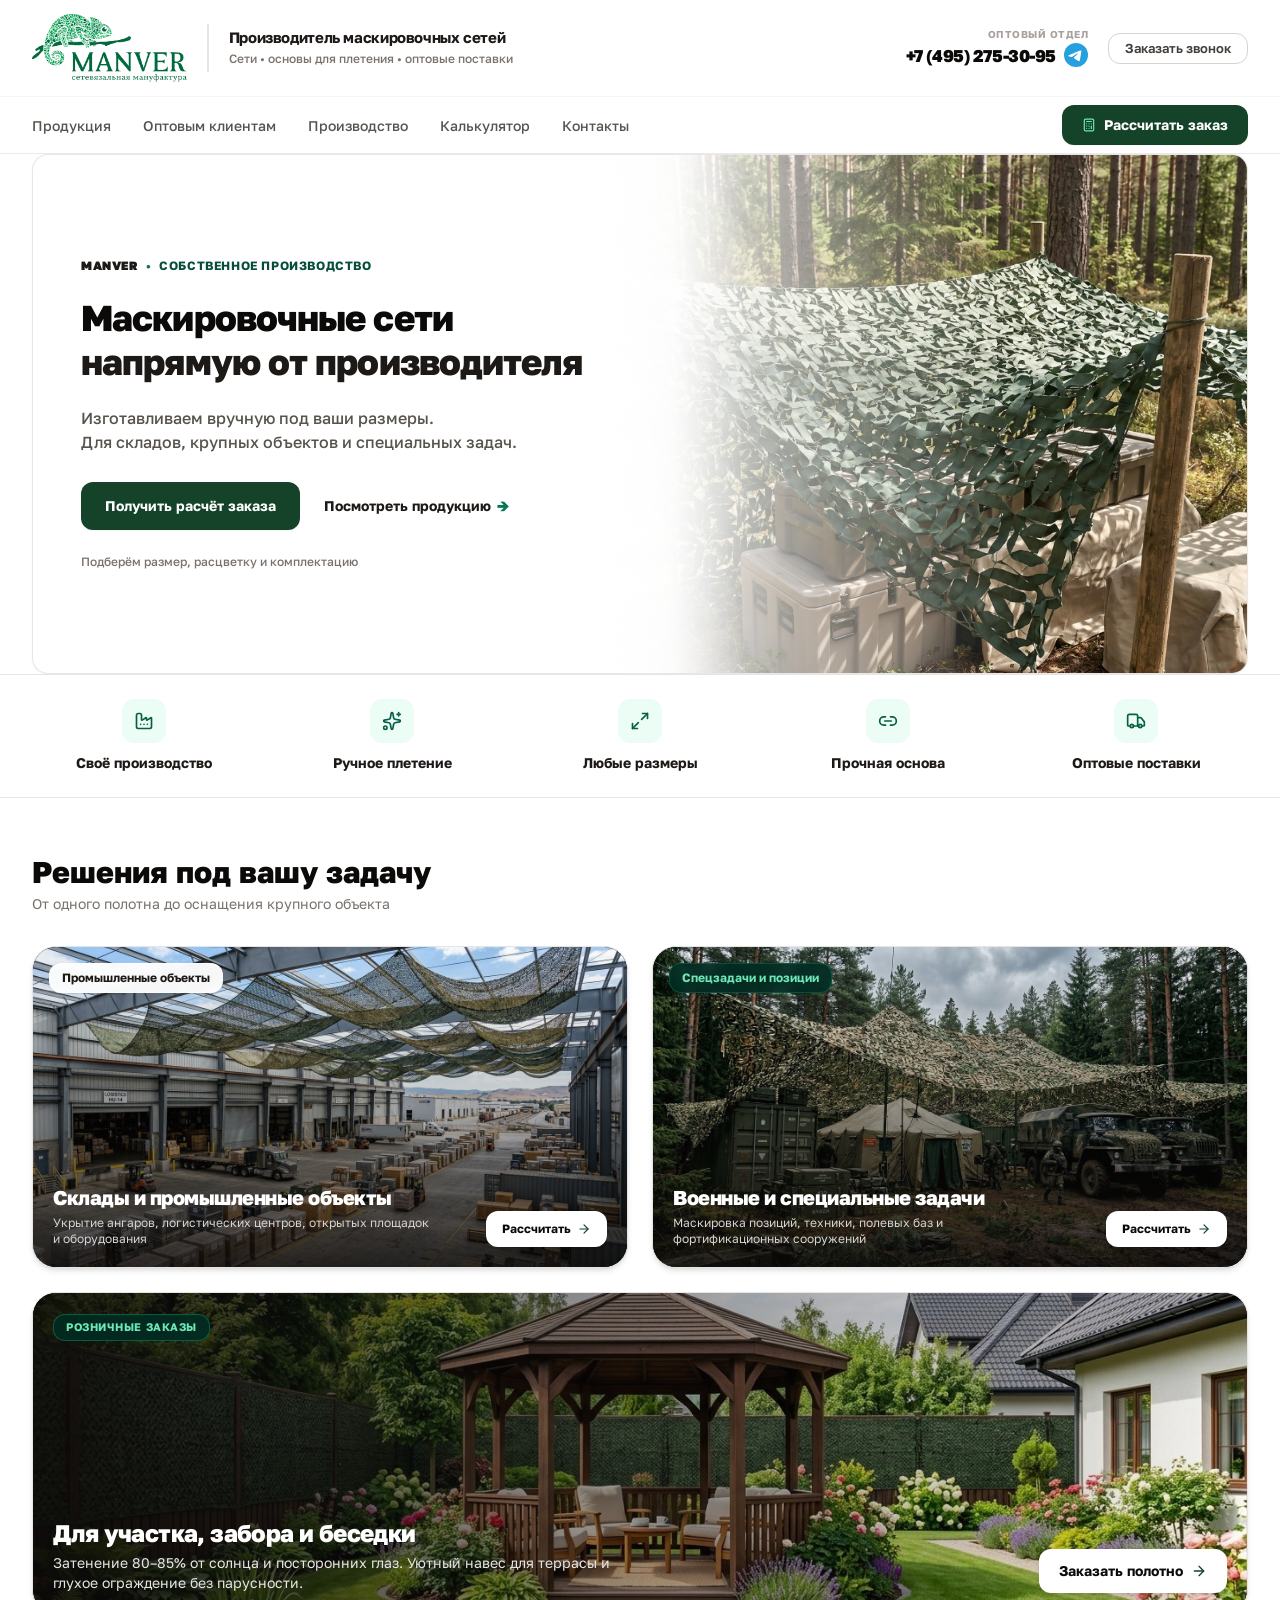
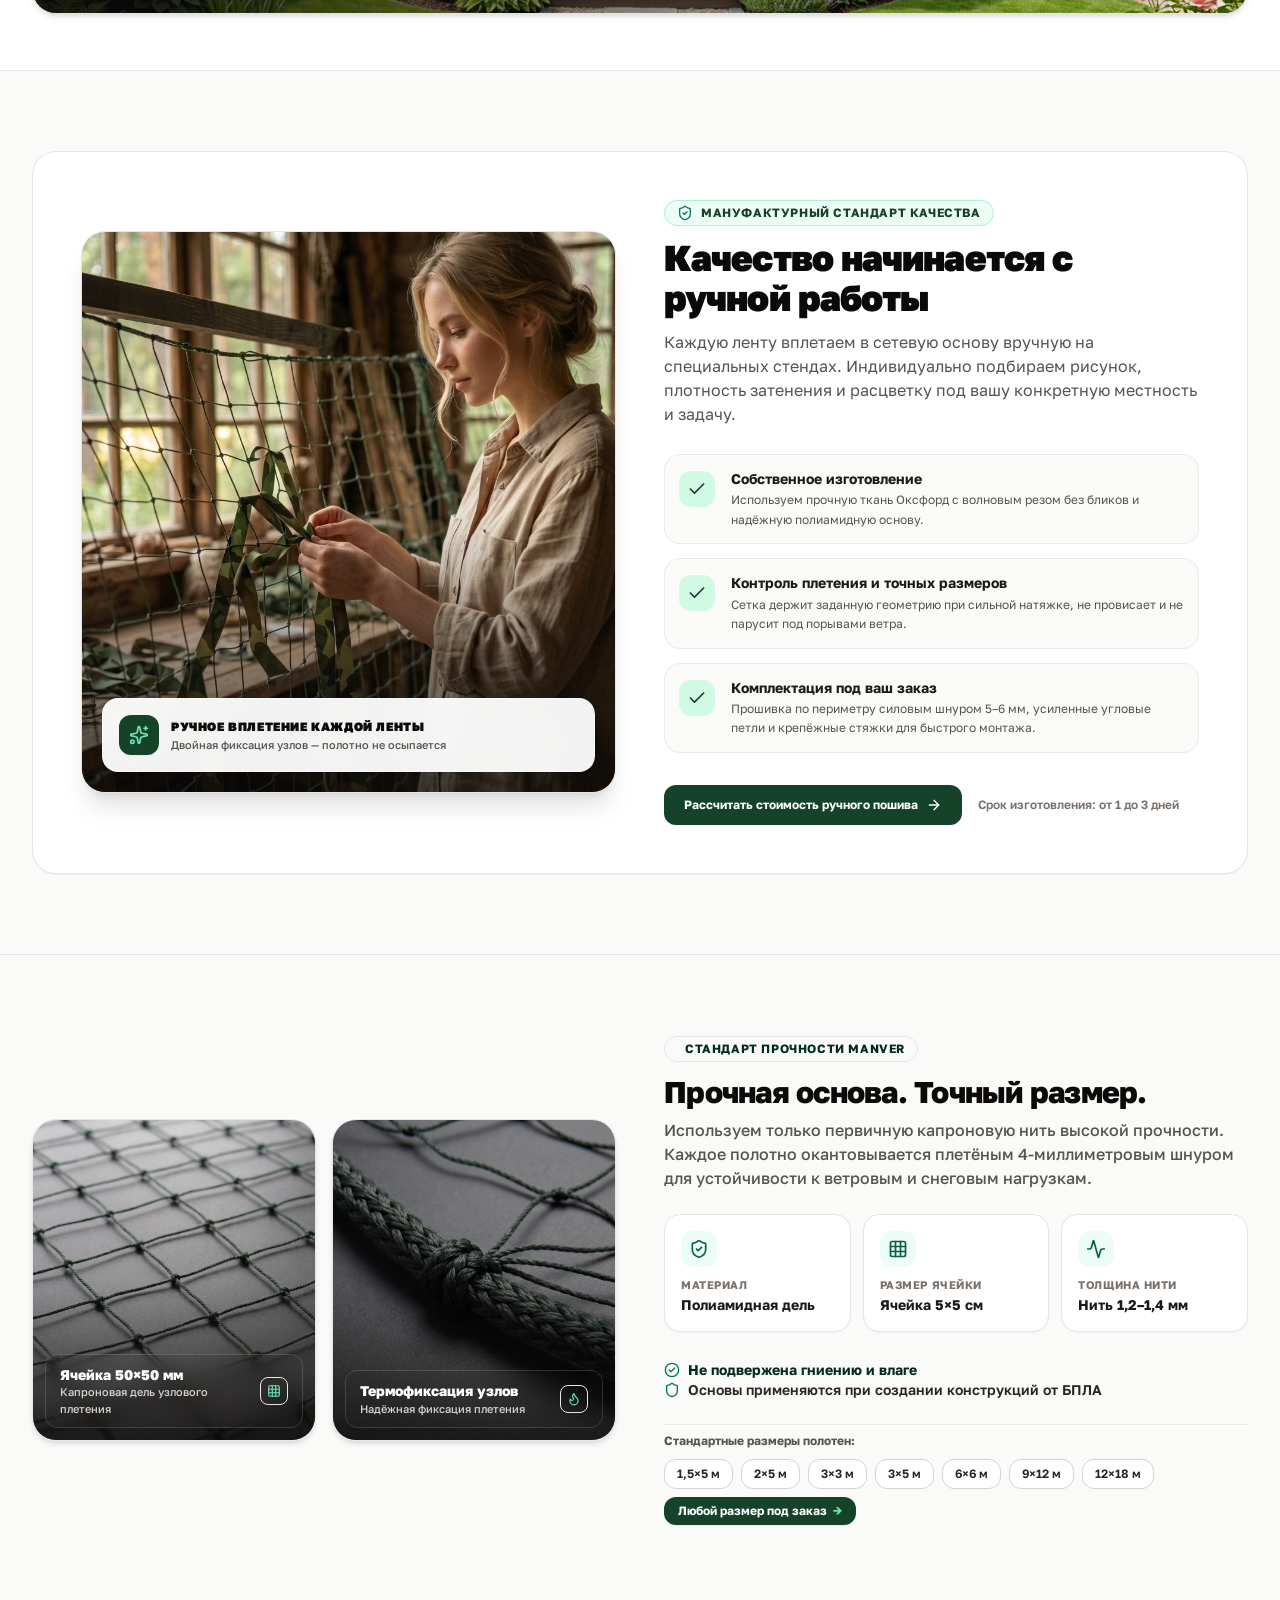
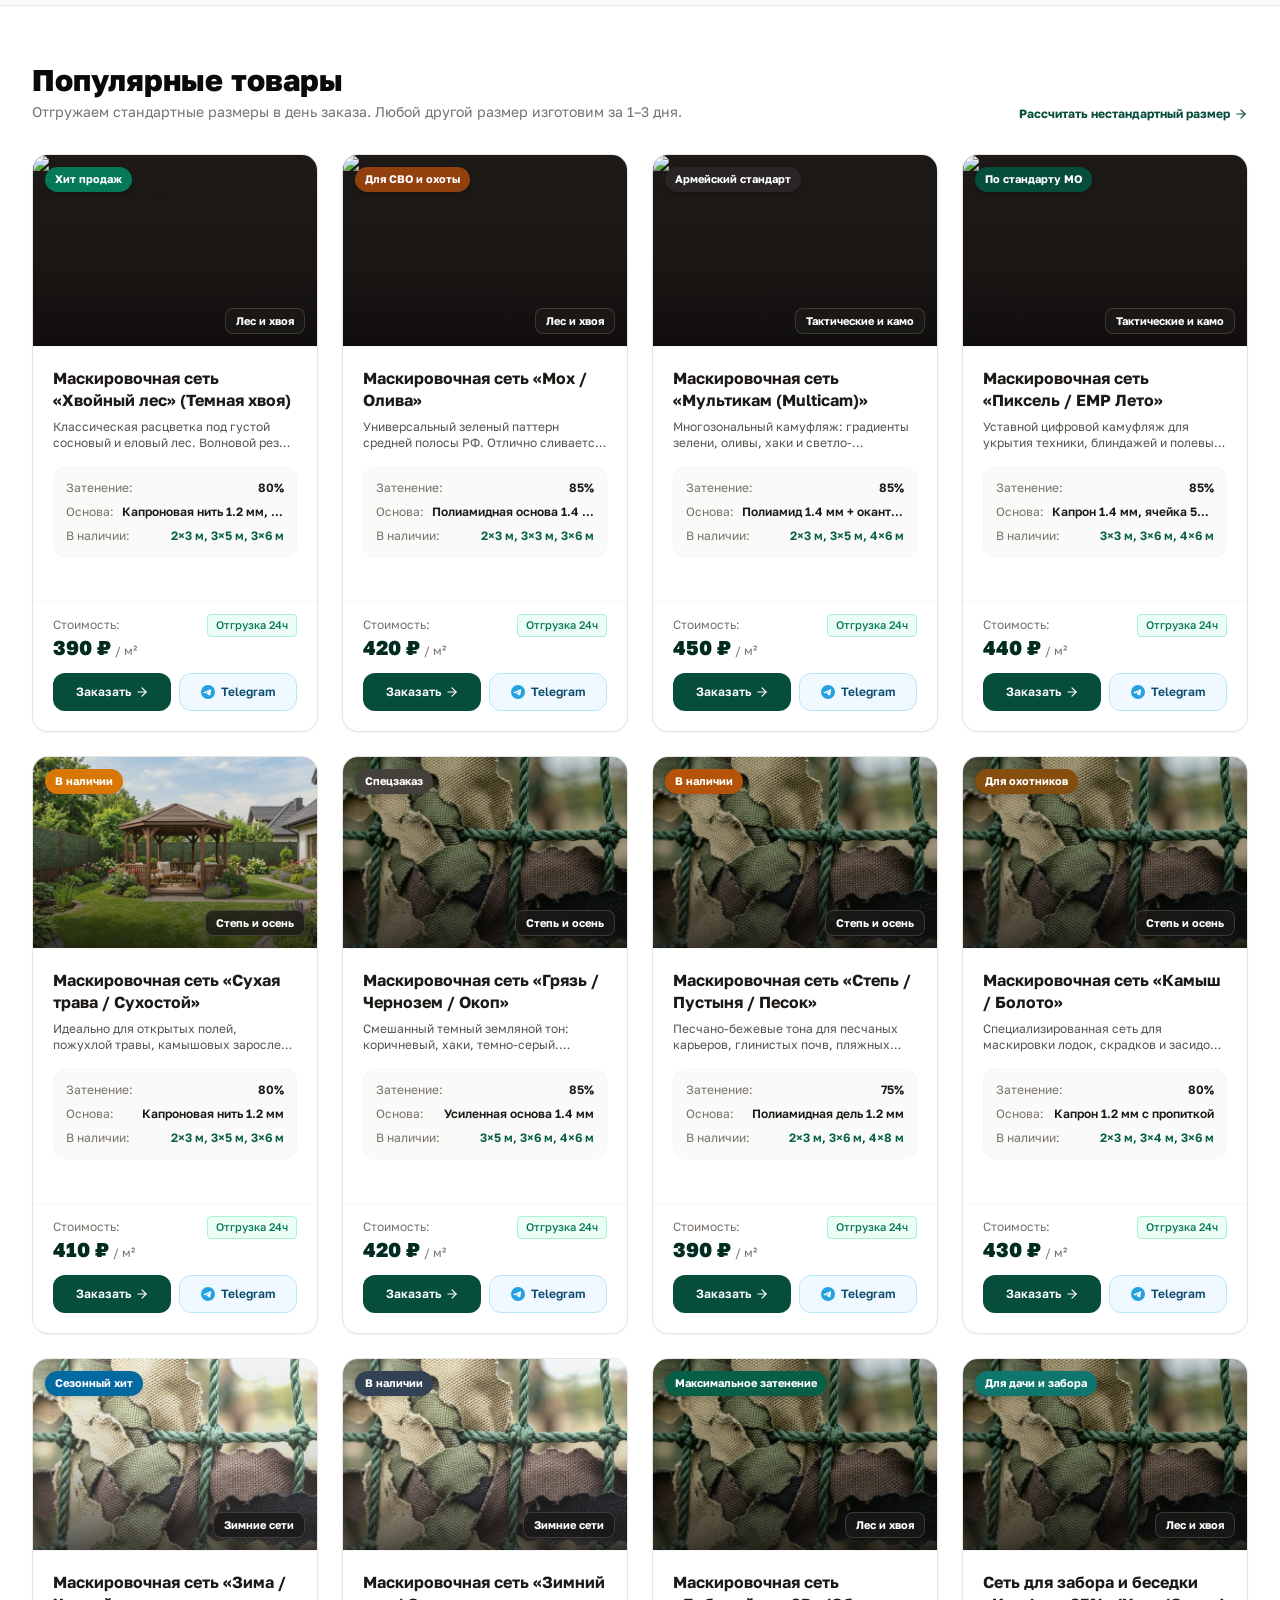
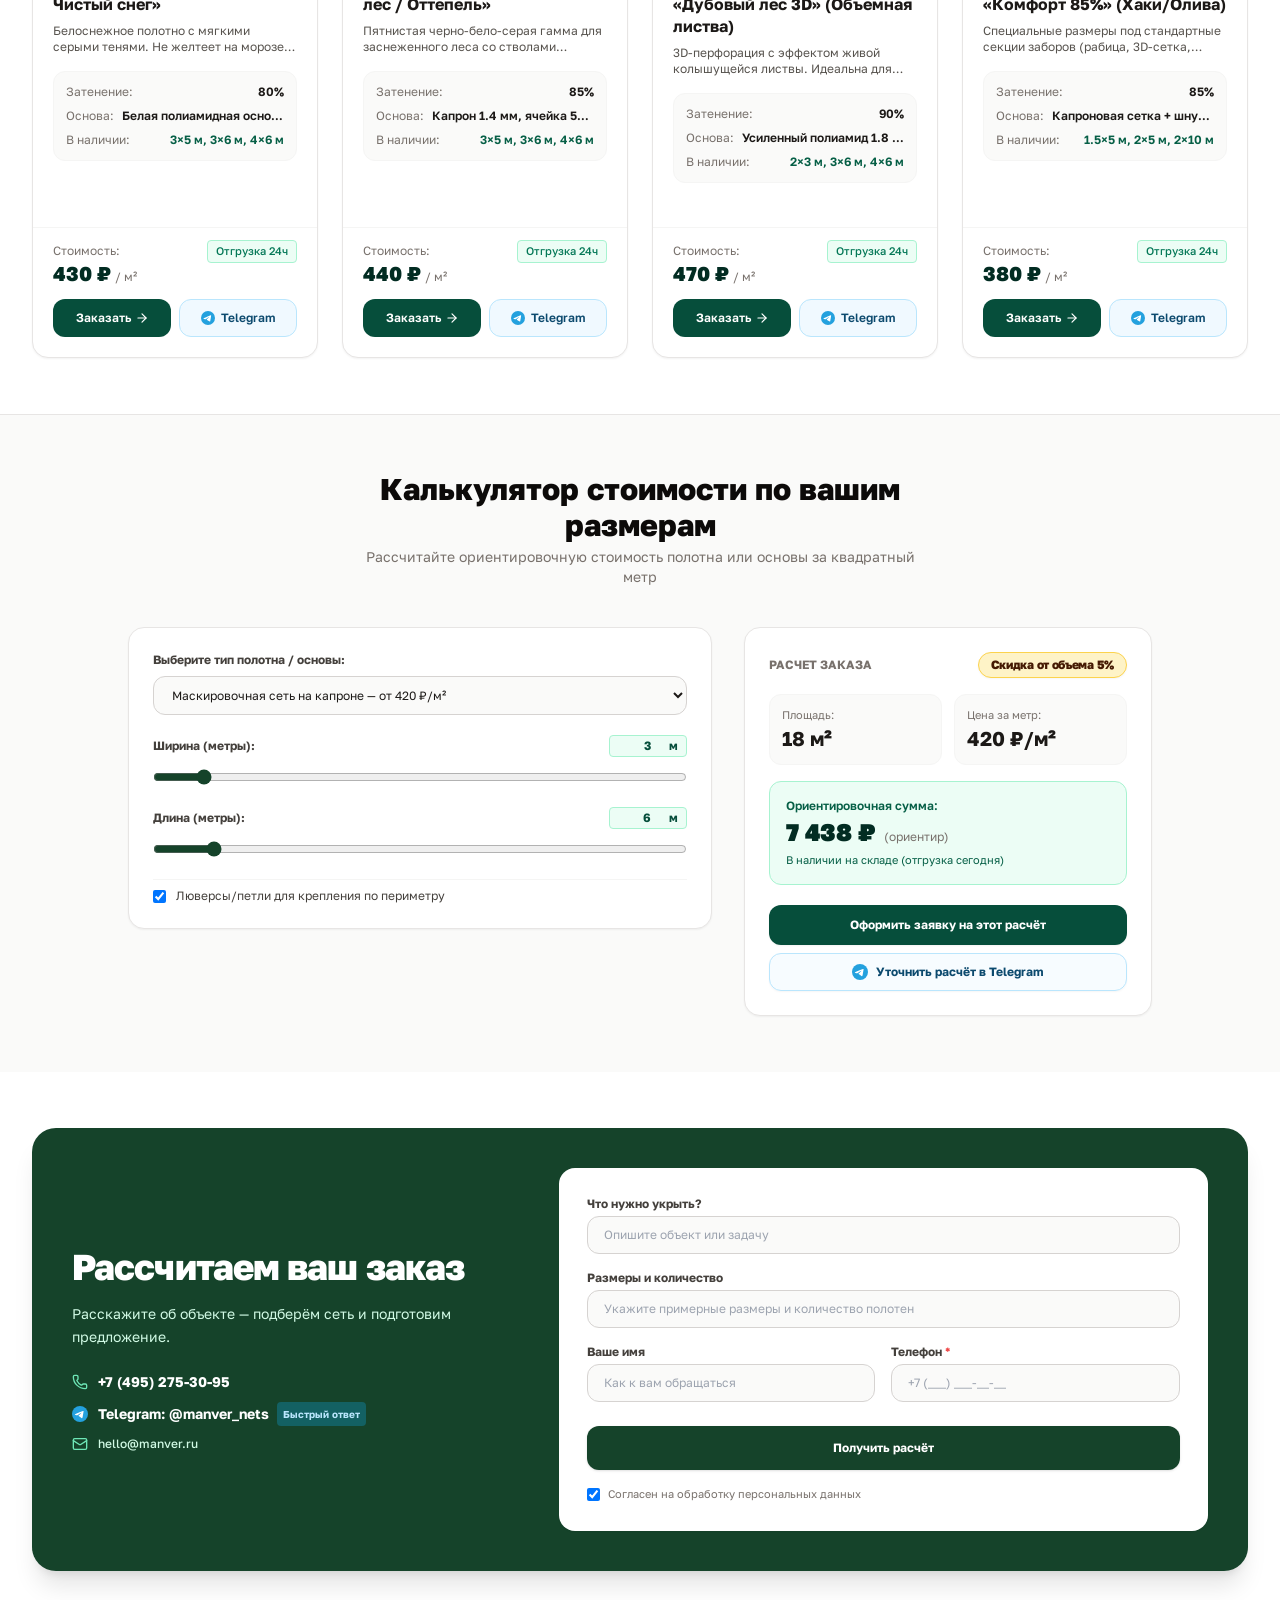
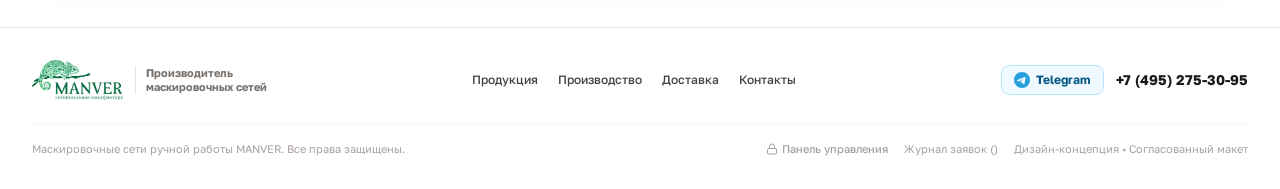
==== commit c6dcf444: "Add files via upload" ====
--- a/index.html
+++ b/index.html
@@ -62,8 +62,11 @@
             <a href="tel:+74952753095" class="text-base lg:text-[17px] font-extrabold text-stone-950 hover:text-[#15432A] transition tracking-tight whitespace-nowrap leading-none">
               +7 (495) 275-30-95
             </a>
-            <a href="https://t.me/manver_nets" target="_blank" title="Написать в Telegram" class="inline-flex items-center justify-center w-6 h-6 rounded-lg text-sky-600 hover:text-sky-700 bg-sky-50 hover:bg-sky-100 border border-sky-200/80 transition" aria-label="Telegram">
-              <i data-lucide="send" class="w-3 h-3 text-sky-600"></i>
+            <a href="https://t.me/manver_nets" target="_blank" title="Написать в Telegram" class="inline-flex items-center justify-center w-6 h-6 shrink-0 rounded-full hover:scale-110 transition shadow-2xs" aria-label="Telegram">
+              <svg class="w-6 h-6 shrink-0" width="24" height="24" viewBox="0 0 24 24" fill="none" xmlns="http://www.w3.org/2000/svg">
+                <circle cx="12" cy="12" r="12" fill="#24A1DE"/>
+                <path fill-rule="evenodd" clip-rule="evenodd" d="M5.4 12c3.4-1.5 5.7-2.5 6.9-3 3.3-1.4 4-1.6 4.5-1.6.1 0 .3 0 .4.1.1.1.2.2.2.4 0 .1 0 .3-.1.5-.2 1.9-1 6.5-1.4 8.6-.2.9-.5 1.2-.8 1.2-.7.1-1.2-.5-1.9-.9-1.1-.7-1.7-1.1-2.7-1.8-1.2-.8-.4-1.2.3-1.9.2-.2 3.2-3 3.3-3.2 0 0 0-.1-.1-.2-.1 0-.2 0-.2 0-.1 0-1.8 1.1-5.1 3.3-.5.3-.9.5-1.3.5-.4 0-1.3-.2-1.9-.4-.8-.2-1.3-.4-1.3-.8 0-.2.3-.4.9-.7z" fill="white"/>
+              </svg>
             </a>
           </div>
         </div>
@@ -74,11 +77,14 @@
         </button>
 
         <!-- Мобильные кнопки быстрого звонка и мессенджера (только для компактных экранов < 640px) -->
-        <div class="flex items-center gap-1.5 sm:hidden">
-          <a href="https://t.me/manver_nets" target="_blank" class="p-2 rounded-xl text-sky-700 bg-sky-50 border border-sky-200 hover:bg-sky-100 transition flex items-center justify-center" aria-label="Telegram">
-            <i data-lucide="send" class="w-4 h-4"></i>
+        <div class="flex items-center gap-1.5 sm:hidden shrink-0">
+          <a href="https://t.me/manver_nets" target="_blank" class="w-8 h-8 shrink-0 rounded-full flex items-center justify-center shadow-xs hover:scale-105 transition" aria-label="Telegram">
+            <svg class="w-8 h-8 shrink-0" width="32" height="32" viewBox="0 0 24 24" fill="none" xmlns="http://www.w3.org/2000/svg">
+              <circle cx="12" cy="12" r="12" fill="#24A1DE"/>
+              <path fill-rule="evenodd" clip-rule="evenodd" d="M5.4 12c3.4-1.5 5.7-2.5 6.9-3 3.3-1.4 4-1.6 4.5-1.6.1 0 .3 0 .4.1.1.1.2.2.2.4 0 .1 0 .3-.1.5-.2 1.9-1 6.5-1.4 8.6-.2.9-.5 1.2-.8 1.2-.7.1-1.2-.5-1.9-.9-1.1-.7-1.7-1.1-2.7-1.8-1.2-.8-.4-1.2.3-1.9.2-.2 3.2-3 3.3-3.2 0 0 0-.1-.1-.2-.1 0-.2 0-.2 0-.1 0-1.8 1.1-5.1 3.3-.5.3-.9.5-1.3.5-.4 0-1.3-.2-1.9-.4-.8-.2-1.3-.4-1.3-.8 0-.2.3-.4.9-.7z" fill="white"/>
+            </svg>
           </a>
-          <a href="tel:+74952753095" class="p-2 rounded-xl text-emerald-900 bg-emerald-50 border border-emerald-200 hover:bg-emerald-100 transition flex items-center justify-center" aria-label="Позвонить">
+          <a href="tel:+74952753095" class="p-2 shrink-0 rounded-xl text-emerald-900 bg-emerald-50 border border-emerald-200 hover:bg-emerald-100 transition flex items-center justify-center" aria-label="Позвонить">
             <i data-lucide="phone" class="w-4 h-4"></i>
           </a>
         </div>
@@ -261,7 +267,10 @@
           
           <!-- Карточка 1: Склады и промышленные объекты -->
           <div class="relative rounded-3xl overflow-hidden border border-stone-200 shadow-md group bg-stone-900">
-            <img src="assets/images/solution_warehouse_hd.jpg" alt="Маскировочные сети для складов и промышленных объектов MANVER" class="w-full h-64 sm:h-72 lg:h-80 object-cover object-center transition duration-700 group-hover:scale-105">
+            <img src="assets/images/solution_warehouse_hd.jpg" 
+                 onerror="this.onerror=null; this.src='solution_warehouse_hd.jpg';"
+                 alt="Маскировочные сети для складов и промышленных объектов MANVER" 
+                 class="w-full h-64 sm:h-72 lg:h-80 object-cover object-center transition duration-700 group-hover:scale-105">
             <div class="absolute inset-0 bg-gradient-to-t from-stone-950/85 via-stone-950/20 to-transparent"></div>
             
             <div class="absolute top-4 left-4">
@@ -729,7 +738,10 @@
               Оформить заявку на этот расчёт
             </button>
             <button onclick="sendCalculatorToTelegram()" class="w-full py-2.5 rounded-xl border border-sky-200 hover:border-sky-400 bg-sky-50/50 hover:bg-sky-50 text-sky-900 font-bold text-xs transition flex items-center justify-center gap-2 shadow-xs">
-              <i data-lucide="send" class="w-3.5 h-3.5 text-sky-600"></i>
+              <svg class="w-4 h-4 shrink-0" viewBox="0 0 24 24" fill="none" xmlns="http://www.w3.org/2000/svg">
+                <circle cx="12" cy="12" r="12" fill="#24A1DE"/>
+                <path fill-rule="evenodd" clip-rule="evenodd" d="M5.4 12c3.4-1.5 5.7-2.5 6.9-3 3.3-1.4 4-1.6 4.5-1.6.1 0 .3 0 .4.1.1.1.2.2.2.4 0 .1 0 .3-.1.5-.2 1.9-1 6.5-1.4 8.6-.2.9-.5 1.2-.8 1.2-.7.1-1.2-.5-1.9-.9-1.1-.7-1.7-1.1-2.7-1.8-1.2-.8-.4-1.2.3-1.9.2-.2 3.2-3 3.3-3.2 0 0 0-.1-.1-.2-.1 0-.2 0-.2 0-.1 0-1.8 1.1-5.1 3.3-.5.3-.9.5-1.3.5-.4 0-1.3-.2-1.9-.4-.8-.2-1.3-.4-1.3-.8 0-.2.3-.4.9-.7z" fill="white"/>
+              </svg>
               <span>Уточнить расчёт в Telegram</span>
             </button>
           </div>
@@ -765,7 +777,10 @@
                 <a href="tel:+74952753095" class="hover:underline text-white font-bold text-sm">+7 (495) 275-30-95</a>
               </div>
               <div class="flex items-center gap-2.5">
-                <i data-lucide="send" class="w-4 h-4 text-sky-300 shrink-0"></i>
+                <svg class="w-4 h-4 shrink-0" viewBox="0 0 24 24" fill="none" xmlns="http://www.w3.org/2000/svg">
+                  <circle cx="12" cy="12" r="12" fill="#24A1DE"/>
+                  <path fill-rule="evenodd" clip-rule="evenodd" d="M5.4 12c3.4-1.5 5.7-2.5 6.9-3 3.3-1.4 4-1.6 4.5-1.6.1 0 .3 0 .4.1.1.1.2.2.2.4 0 .1 0 .3-.1.5-.2 1.9-1 6.5-1.4 8.6-.2.9-.5 1.2-.8 1.2-.7.1-1.2-.5-1.9-.9-1.1-.7-1.7-1.1-2.7-1.8-1.2-.8-.4-1.2.3-1.9.2-.2 3.2-3 3.3-3.2 0 0 0-.1-.1-.2-.1 0-.2 0-.2 0-.1 0-1.8 1.1-5.1 3.3-.5.3-.9.5-1.3.5-.4 0-1.3-.2-1.9-.4-.8-.2-1.3-.4-1.3-.8 0-.2.3-.4.9-.7z" fill="white"/>
+                </svg>
                 <a href="https://t.me/manver_nets" target="_blank" class="hover:underline text-white font-bold text-sm flex items-center gap-1">
                   <span>Telegram: @manver_nets</span>
                   <span class="text-[10px] bg-sky-500/30 text-sky-200 px-1.5 py-0.5 rounded ml-1">Быстрый ответ</span>
@@ -852,7 +867,10 @@
         <!-- Контакты: Телефон и Telegram -->
         <div class="flex items-center gap-3">
           <a href="https://t.me/manver_nets" target="_blank" class="px-3 py-1.5 rounded-lg bg-sky-50 hover:bg-sky-100 text-sky-800 border border-sky-200 text-xs font-bold transition flex items-center gap-1.5">
-            <i data-lucide="send" class="w-3.5 h-3.5 text-sky-600"></i>
+            <svg class="w-4 h-4 shrink-0" viewBox="0 0 24 24" fill="none" xmlns="http://www.w3.org/2000/svg">
+              <circle cx="12" cy="12" r="12" fill="#24A1DE"/>
+              <path fill-rule="evenodd" clip-rule="evenodd" d="M5.4 12c3.4-1.5 5.7-2.5 6.9-3 3.3-1.4 4-1.6 4.5-1.6.1 0 .3 0 .4.1.1.1.2.2.2.4 0 .1 0 .3-.1.5-.2 1.9-1 6.5-1.4 8.6-.2.9-.5 1.2-.8 1.2-.7.1-1.2-.5-1.9-.9-1.1-.7-1.7-1.1-2.7-1.8-1.2-.8-.4-1.2.3-1.9.2-.2 3.2-3 3.3-3.2 0 0 0-.1-.1-.2-.1 0-.2 0-.2 0-.1 0-1.8 1.1-5.1 3.3-.5.3-.9.5-1.3.5-.4 0-1.3-.2-1.9-.4-.8-.2-1.3-.4-1.3-.8 0-.2.3-.4.9-.7z" fill="white"/>
+            </svg>
             <span>Telegram</span>
           </a>
           <a href="tel:+74952753095" class="text-sm font-bold text-stone-900 hover:text-emerald-800 transition">
--- a/css/styles.css
+++ b/css/styles.css
@@ -170,3 +170,117 @@
     line-height: 1;
   }
 }
+
+/* Первый экран (Hero Section) — симметричный баннер в сетке сайта (по референсу) */
+.hero-banner-card {
+  position: relative;
+  overflow: hidden;
+  background-color: #ffffff;
+  border: 1px solid rgba(231, 229, 228, 0.9);
+  border-radius: 16px;
+  min-height: 520px;
+  display: flex;
+  align-items: center;
+  box-shadow: 0 1px 3px 0 rgba(0, 0, 0, 0.03);
+}
+
+.hero-image-wrap {
+  position: absolute;
+  top: 0;
+  right: 0;
+  bottom: 0;
+  width: 55%;
+  height: 100%;
+  pointer-events: none;
+  overflow: hidden;
+}
+
+.hero-blend-image {
+  width: 100%;
+  height: 100%;
+  object-fit: cover;
+  object-position: 72% center;
+  -webkit-mask-image: linear-gradient(to right, transparent 0%, rgba(0, 0, 0, 0.04) 14%, rgba(0, 0, 0, 0.45) 32%, #000 65%);
+  mask-image: linear-gradient(to right, transparent 0%, rgba(0, 0, 0, 0.04) 14%, rgba(0, 0, 0, 0.45) 32%, #000 65%);
+}
+
+.hero-image-overlay {
+  position: absolute;
+  top: 0;
+  left: 0;
+  bottom: 0;
+  width: 25%;
+  background: linear-gradient(to right, #ffffff 0%, rgba(255, 255, 255, 0.8) 40%, transparent 100%);
+  pointer-events: none;
+}
+
+.hero-text-wrap {
+  position: relative;
+  z-index: 10;
+  width: 52%;
+}
+
+@media (max-width: 1023px) {
+  .hero-banner-card {
+    flex-direction: column;
+    align-items: stretch;
+    min-height: auto;
+    border-radius: 16px;
+  }
+  .hero-image-wrap {
+    position: relative;
+    top: auto;
+    right: auto;
+    bottom: auto;
+    width: 100%;
+    height: 250px;
+    order: 1;
+  }
+  .hero-blend-image {
+    object-position: center 35%;
+    -webkit-mask-image: linear-gradient(to bottom, #000 45%, rgba(0, 0, 0, 0.7) 70%, transparent 100%);
+    mask-image: linear-gradient(to bottom, #000 45%, rgba(0, 0, 0, 0.7) 70%, transparent 100%);
+  }
+  .hero-image-overlay {
+    top: auto;
+    left: 0;
+    right: 0;
+    bottom: 0;
+    width: 100%;
+    height: 70px;
+    background: linear-gradient(to bottom, transparent 0%, rgba(255, 255, 255, 0.9) 65%, #ffffff 100%);
+  }
+  .hero-text-wrap {
+    width: 100%;
+    padding: 20px 20px 36px;
+    order: 2;
+  }
+}
+
+
+/* Карточки макро-фотографий основы (блок «Прочная основа») */
+.macro-card-img-wrap {
+  position: relative;
+  width: 100%;
+  height: 320px;
+  overflow: hidden;
+}
+
+@media (max-width: 1023px) {
+  .macro-card-img-wrap {
+    height: 260px;
+  }
+}
+
+@media (max-width: 639px) {
+  .macro-card-img-wrap {
+    height: 220px;
+  }
+}
+
+/* Дополнительные размерные утилиты */
+.w-8 { width: 2rem !important; }
+.h-8 { height: 2rem !important; }
+.w-7 { width: 1.75rem !important; }
+.h-7 { height: 1.75rem !important; }
+
--- a/styles.css
+++ b/styles.css
@@ -277,3 +277,10 @@
     height: 220px;
   }
 }
+
+/* Дополнительные размерные утилиты */
+.w-8 { width: 2rem !important; }
+.h-8 { height: 2rem !important; }
+.w-7 { width: 1.75rem !important; }
+.h-7 { height: 1.75rem !important; }
+
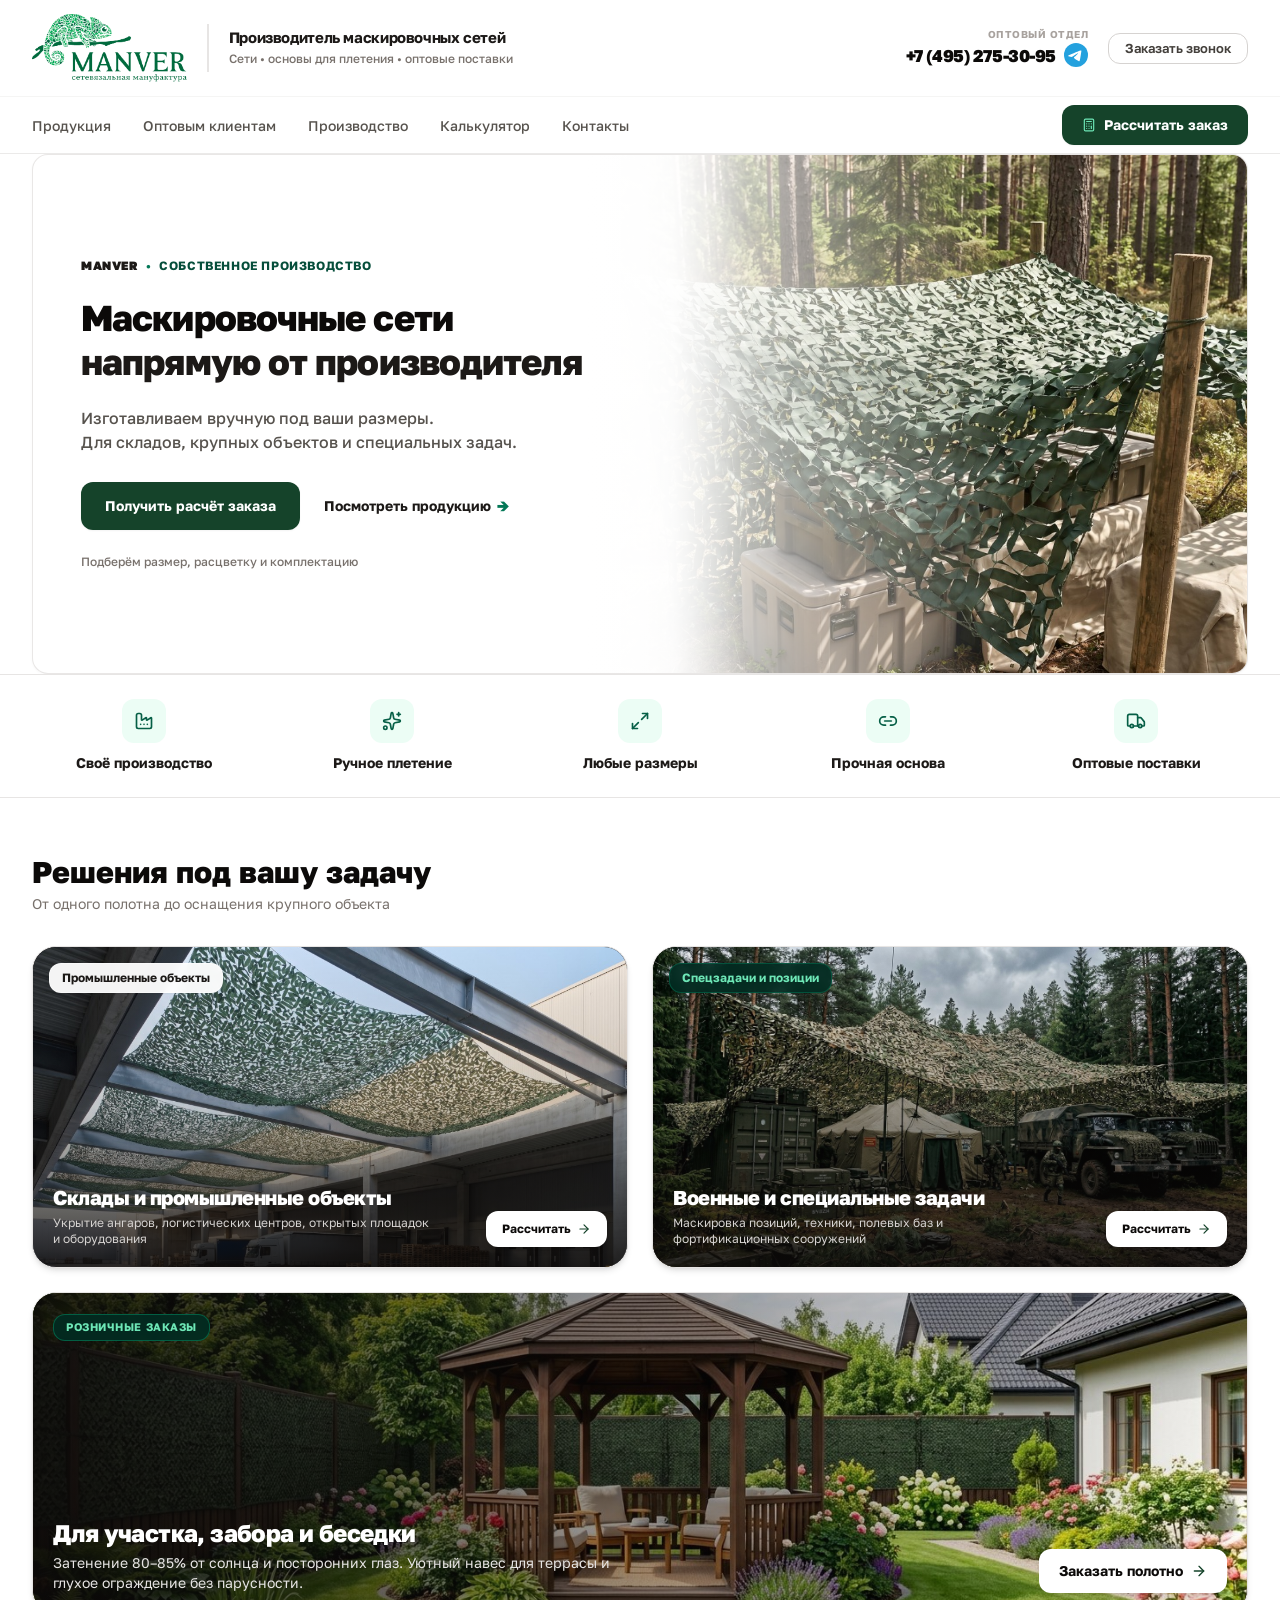
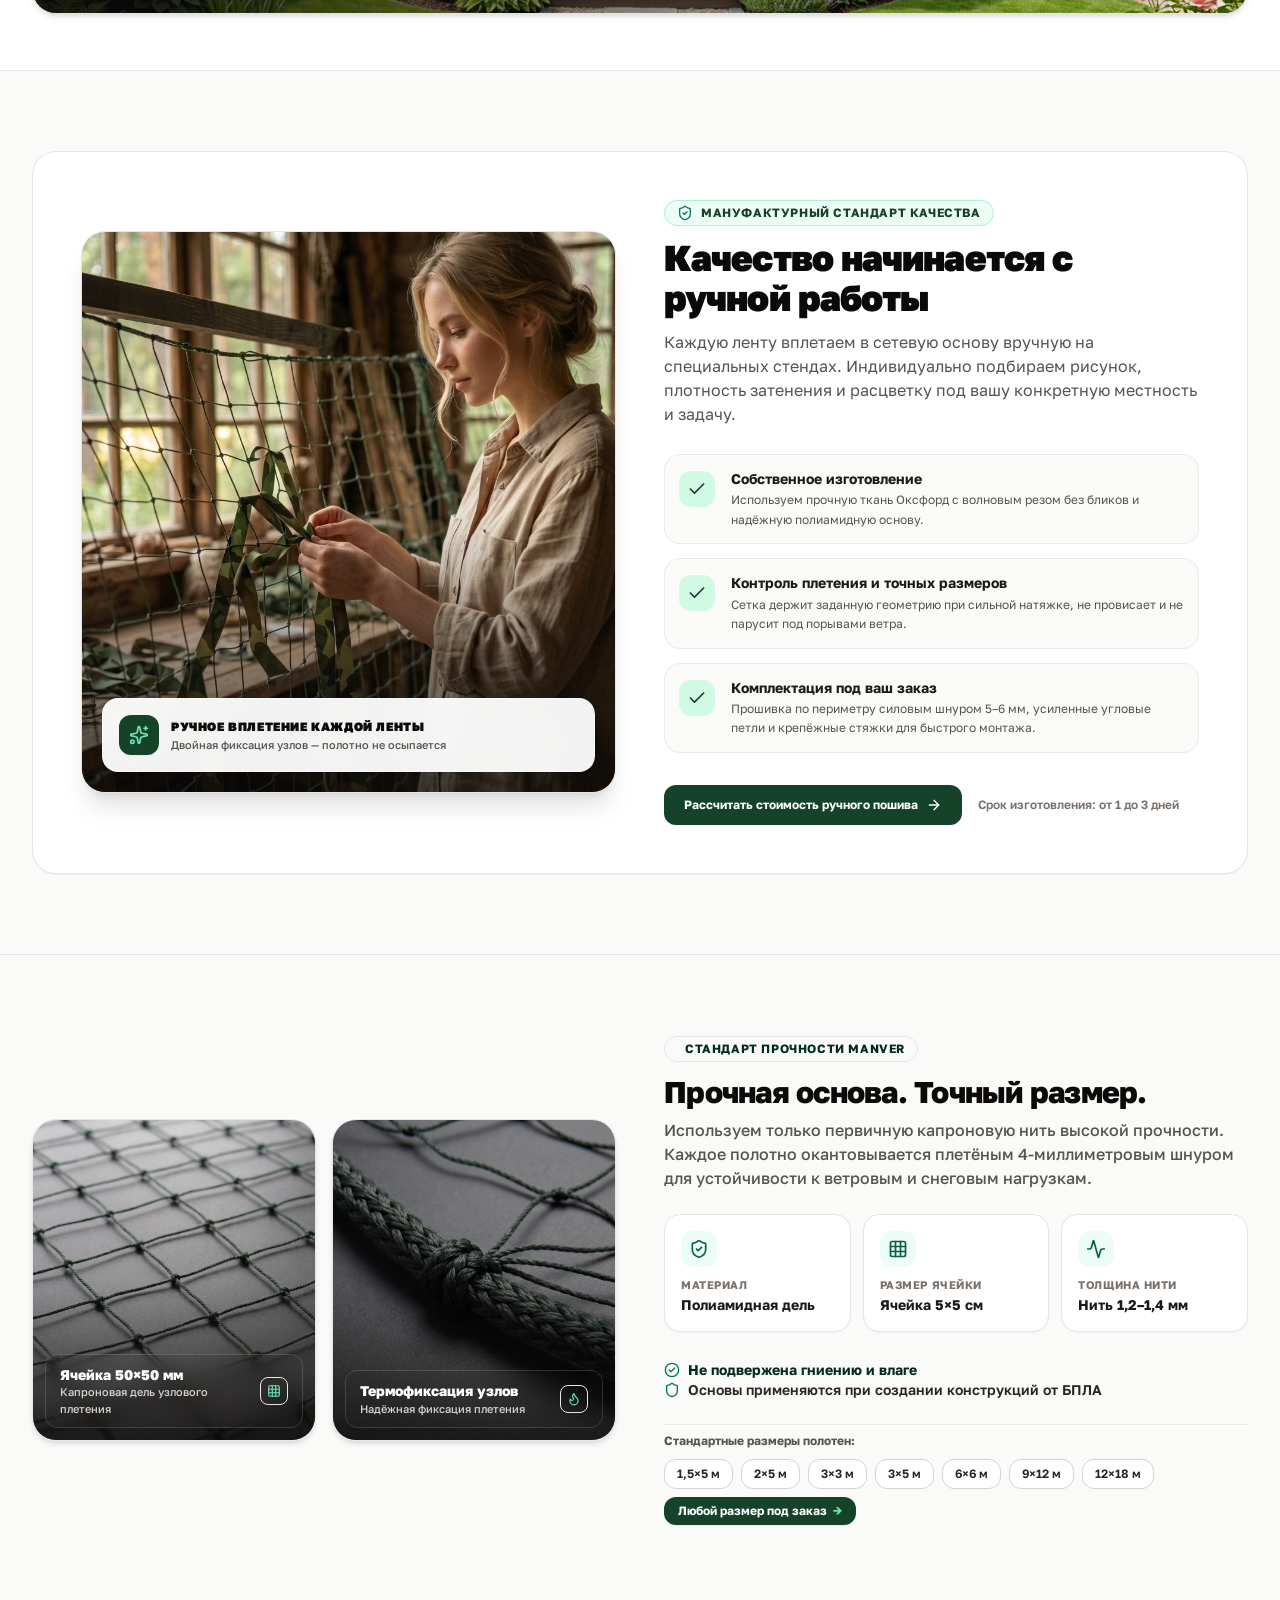
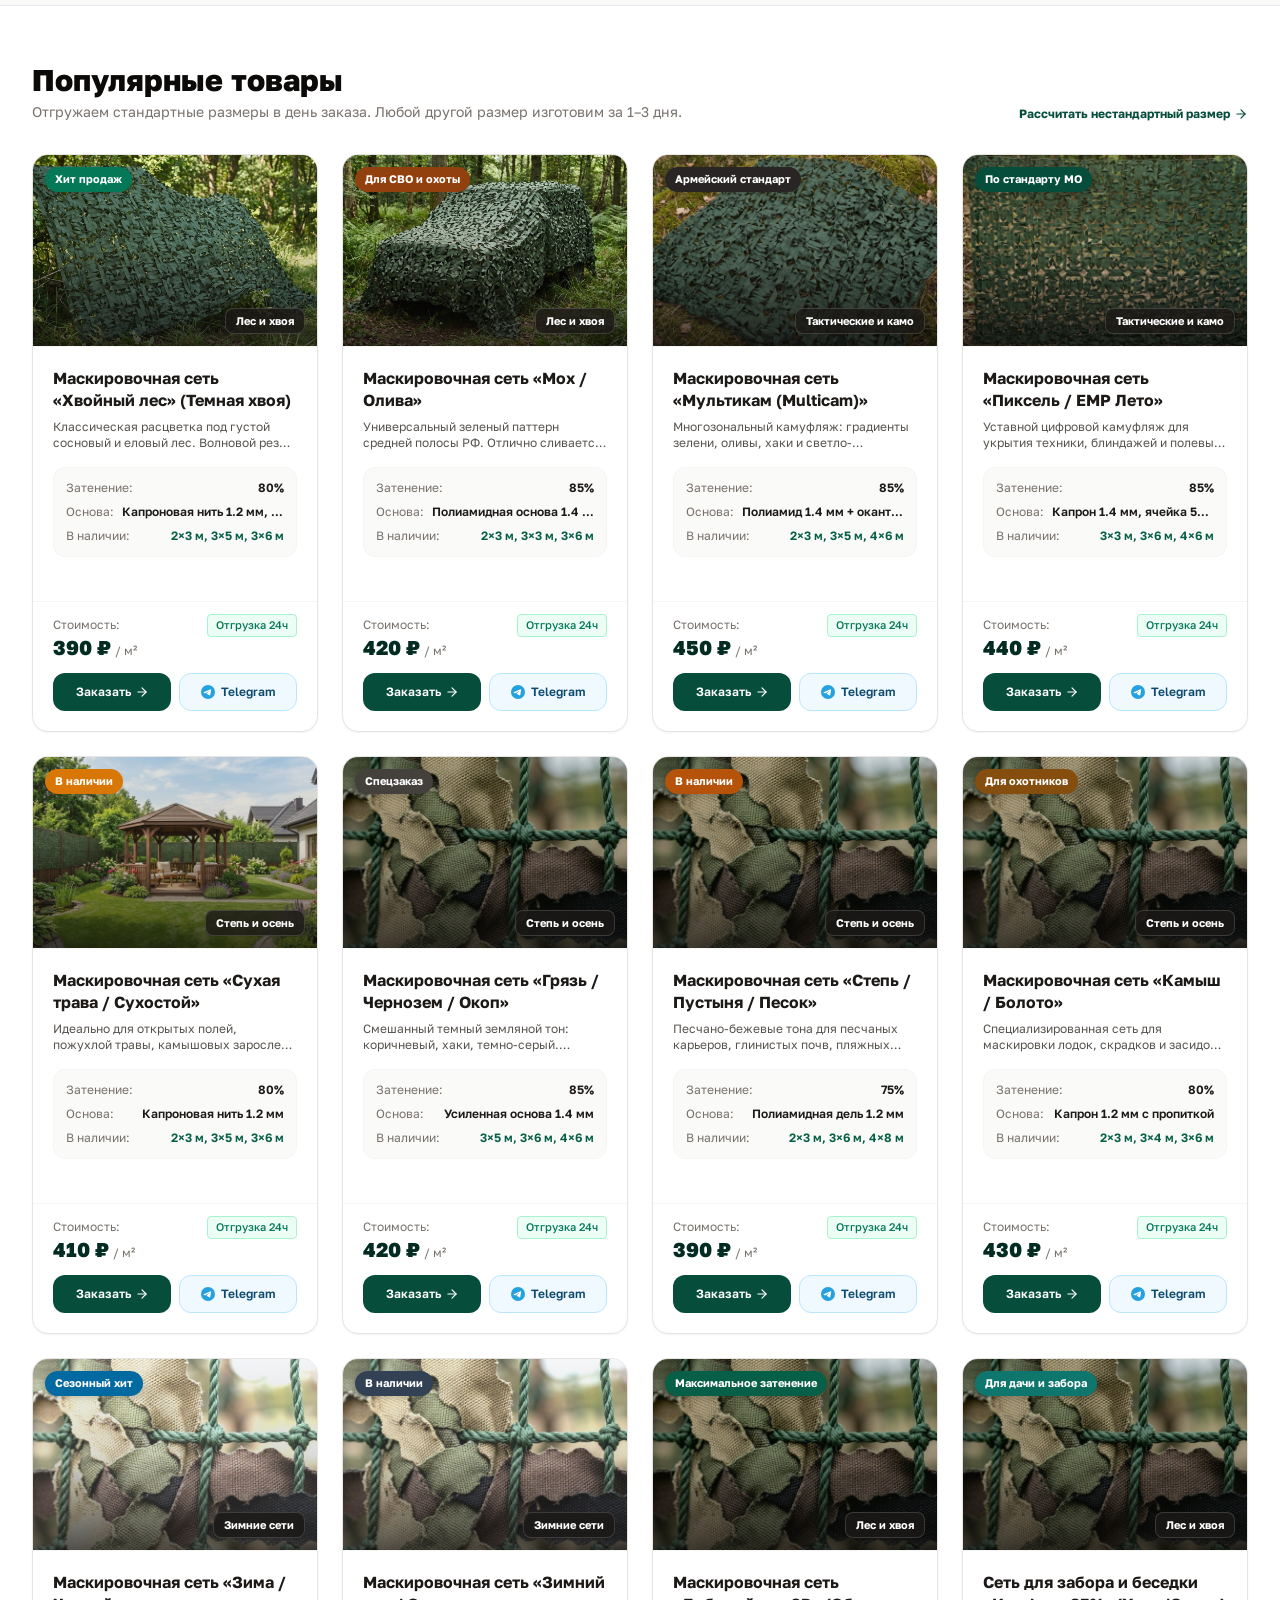
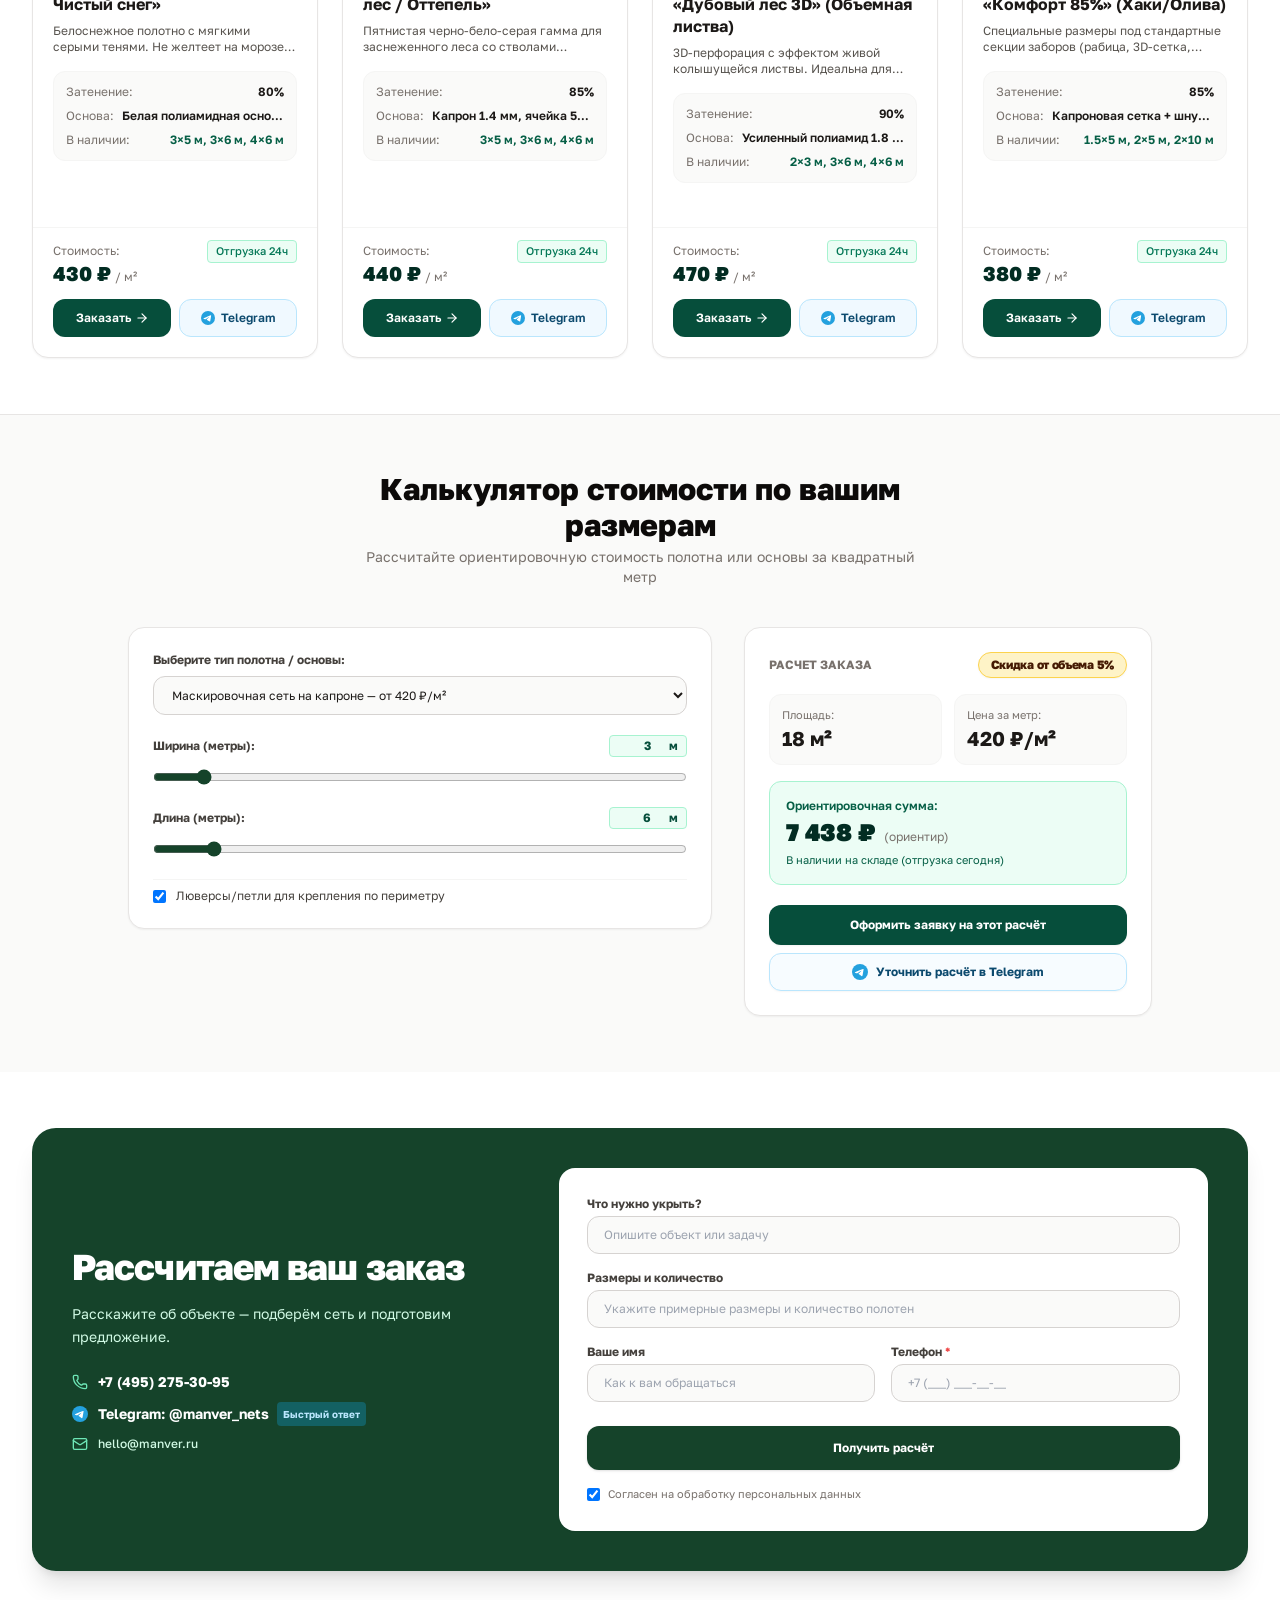
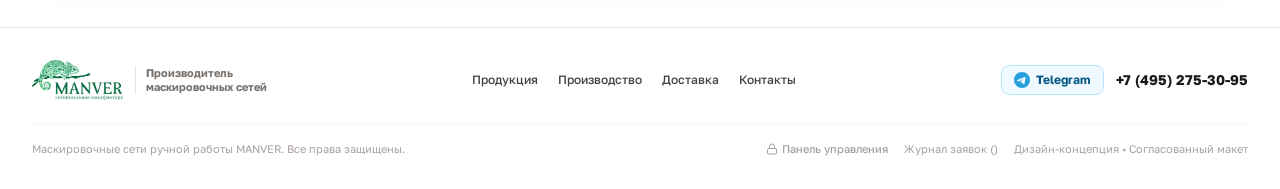
==== commit 7aa90ef8: "Add files via upload" ====
--- a/index.html
+++ b/index.html
@@ -267,8 +267,8 @@
           
           <!-- Карточка 1: Склады и промышленные объекты -->
           <div class="relative rounded-3xl overflow-hidden border border-stone-200 shadow-md group bg-stone-900">
-            <img src="assets/images/solution_warehouse_hd.jpg" 
-                 onerror="this.onerror=null; this.src='solution_warehouse_hd.jpg';"
+            <img src="solution_warehouse_hd.jpg" 
+                 onerror="this.onerror=null; this.src='assets/images/solution_warehouse_hd.jpg';"
                  alt="Маскировочные сети для складов и промышленных объектов MANVER" 
                  class="w-full h-64 sm:h-72 lg:h-80 object-cover object-center transition duration-700 group-hover:scale-105">
             <div class="absolute inset-0 bg-gradient-to-t from-stone-950/85 via-stone-950/20 to-transparent"></div>
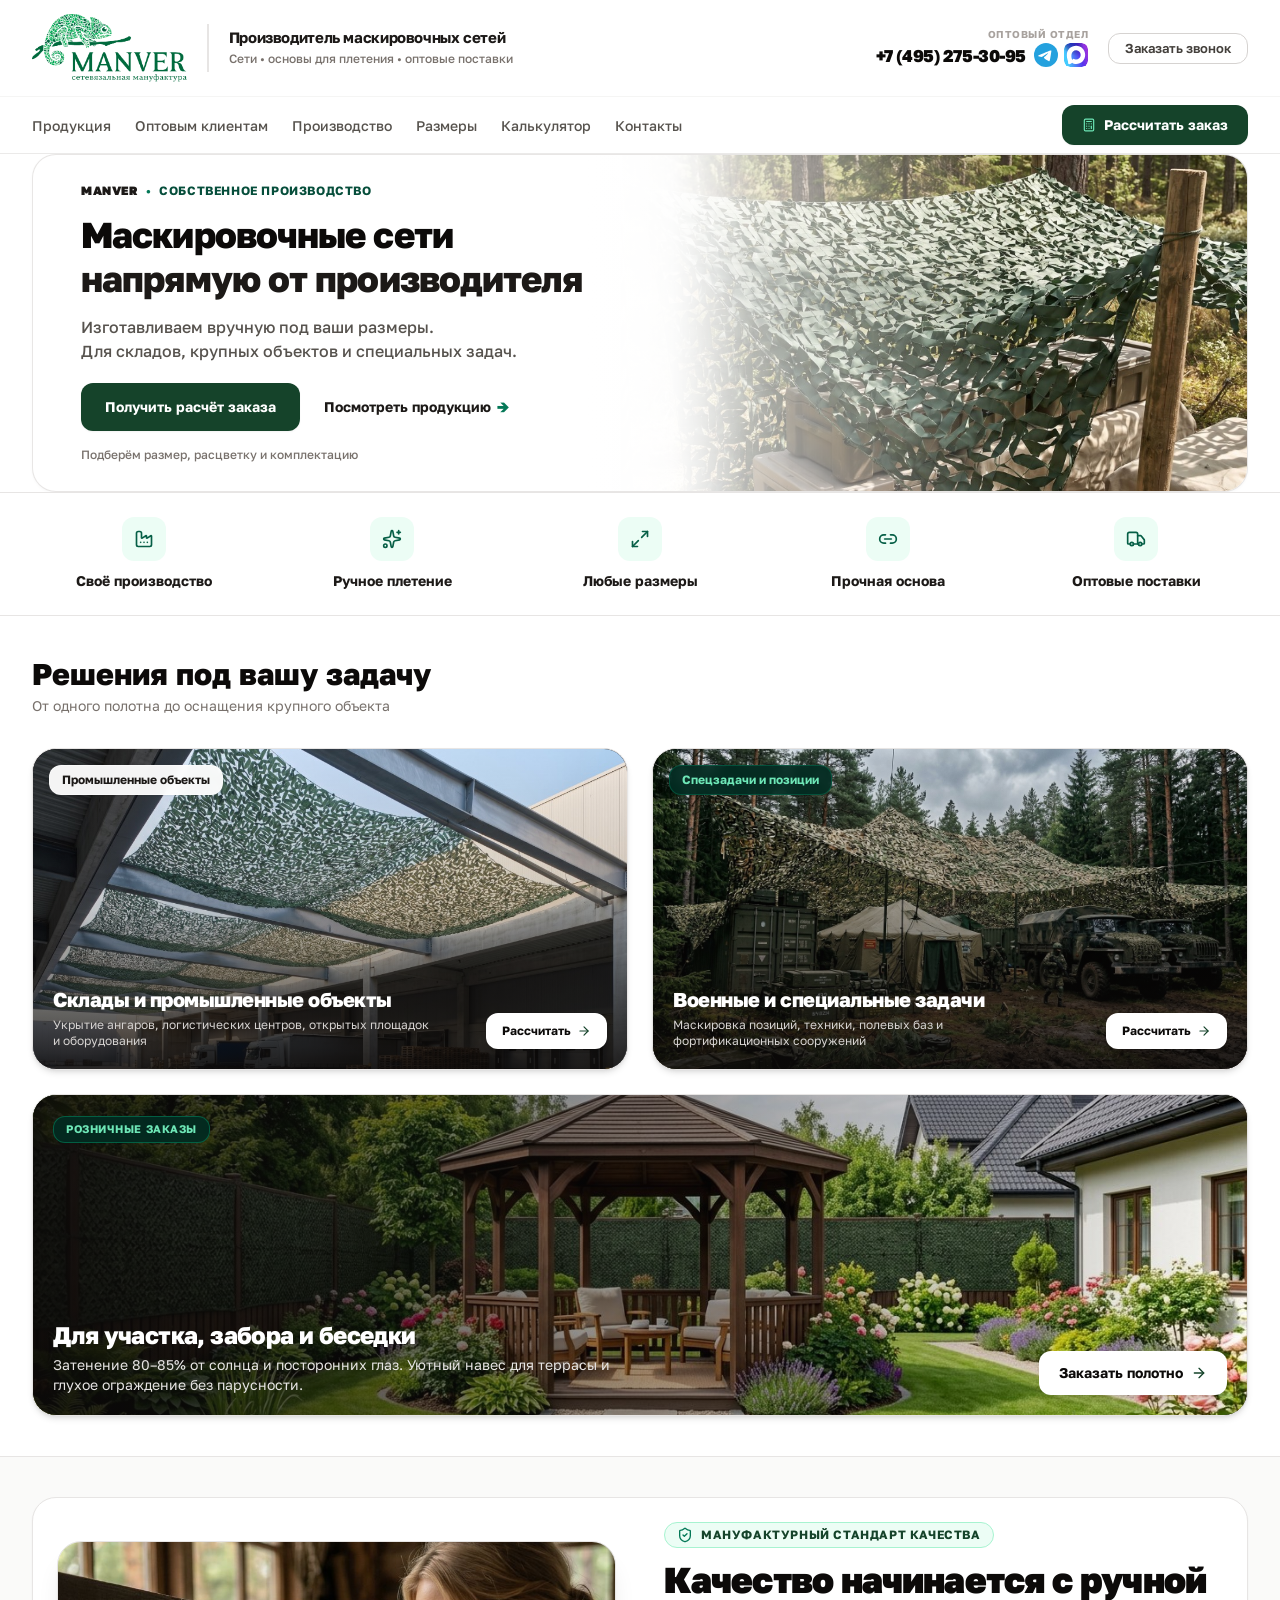
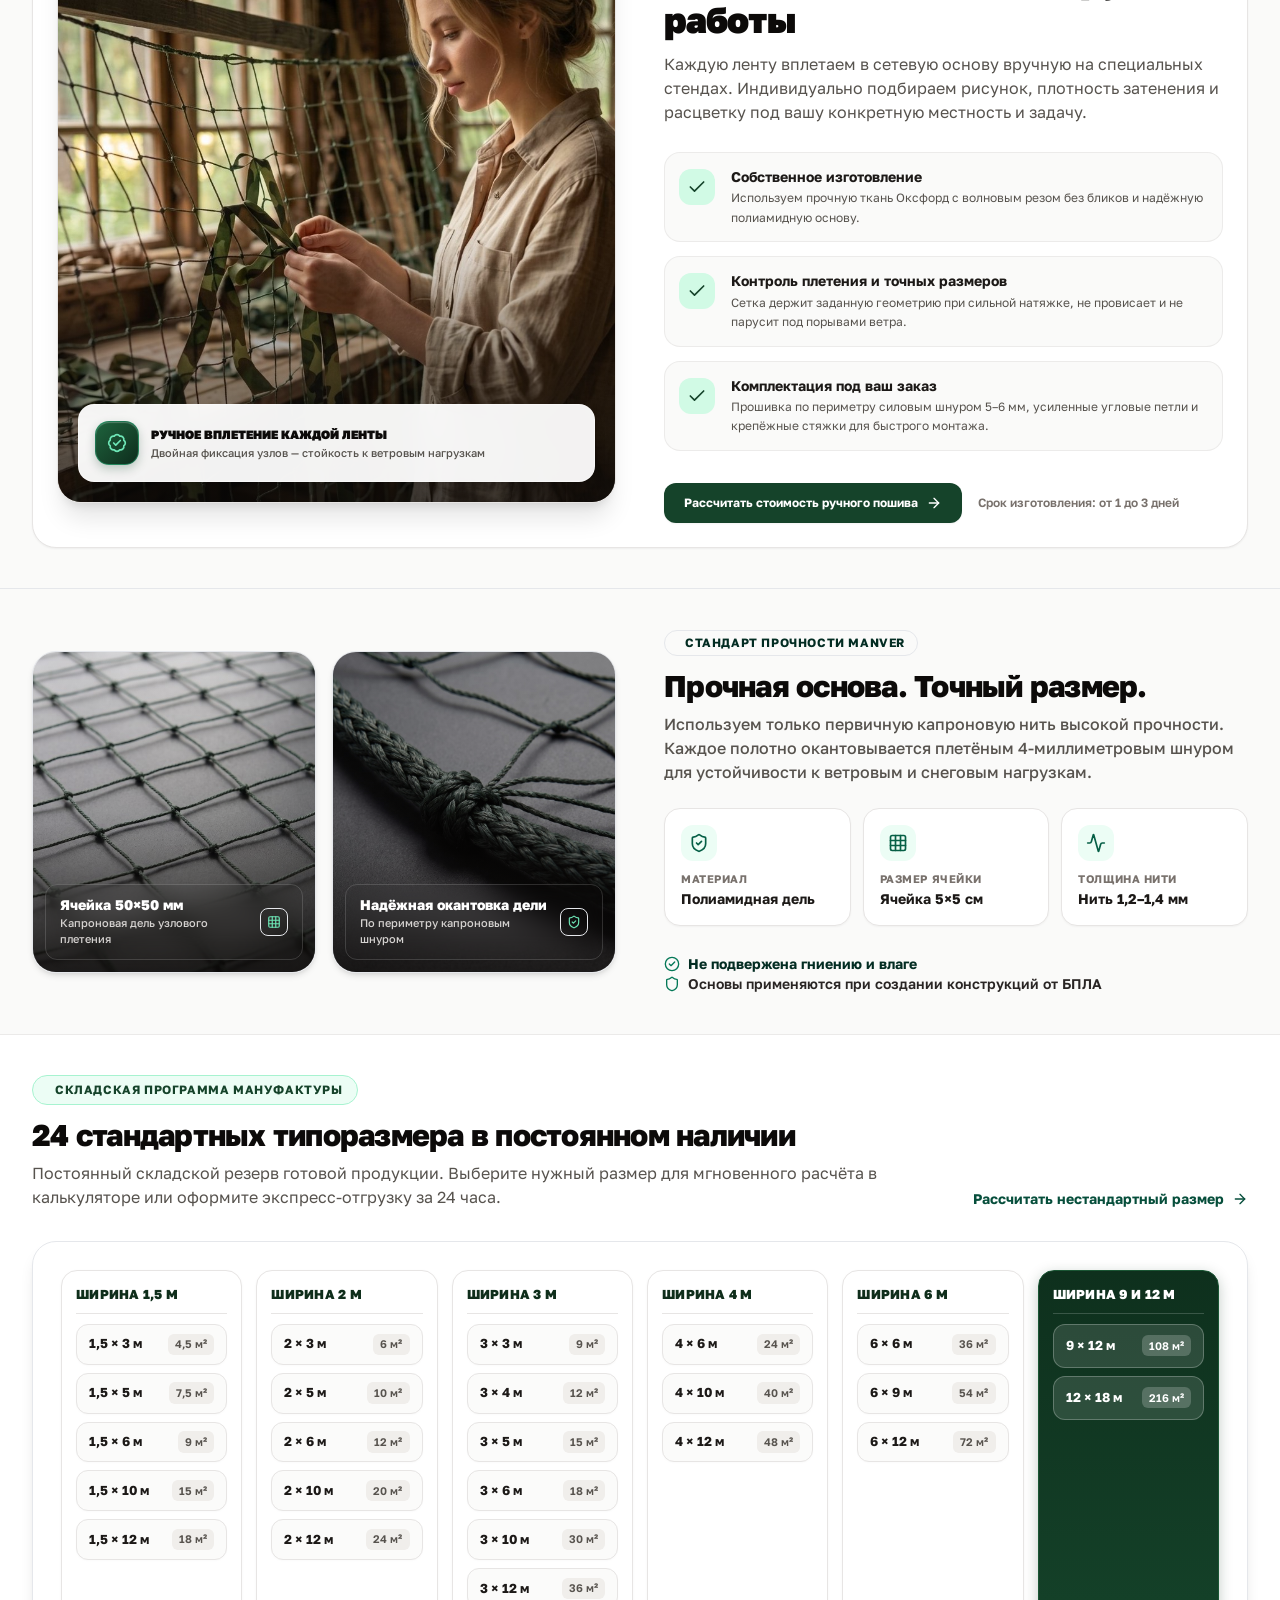
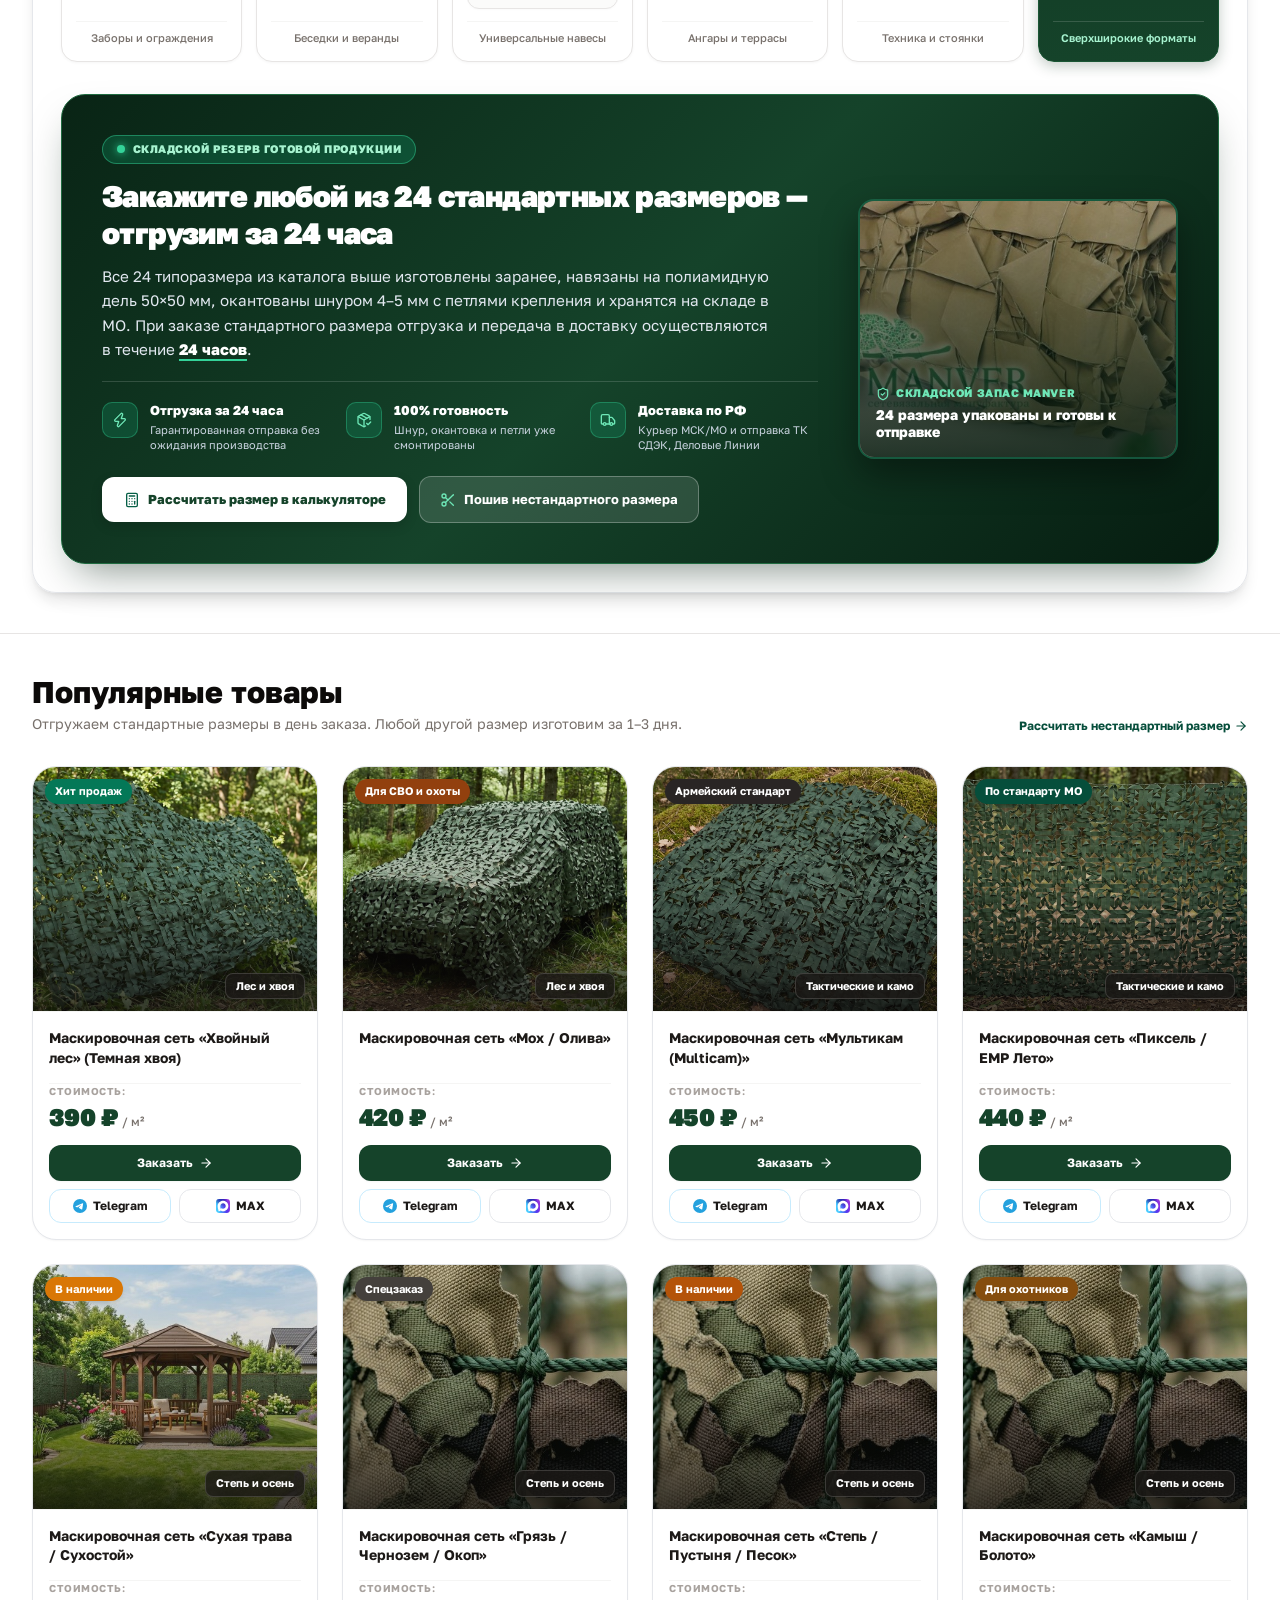
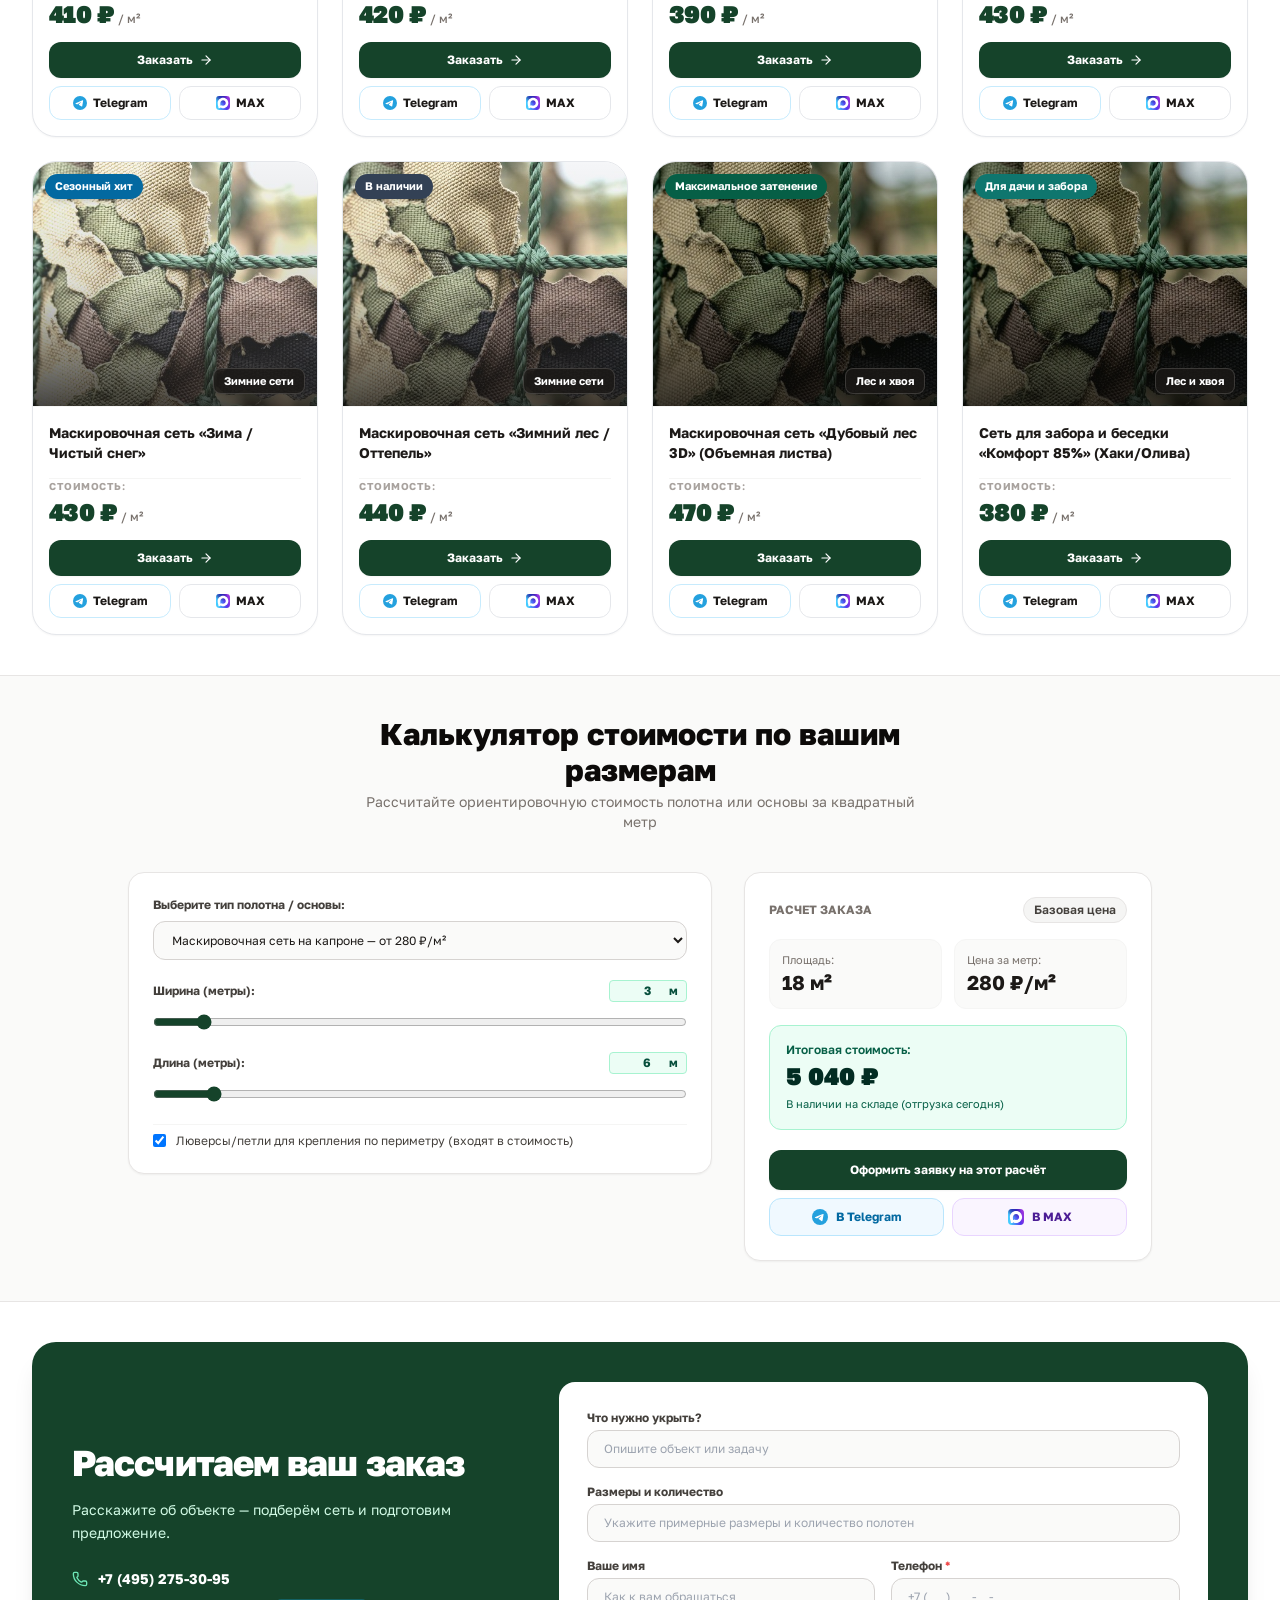
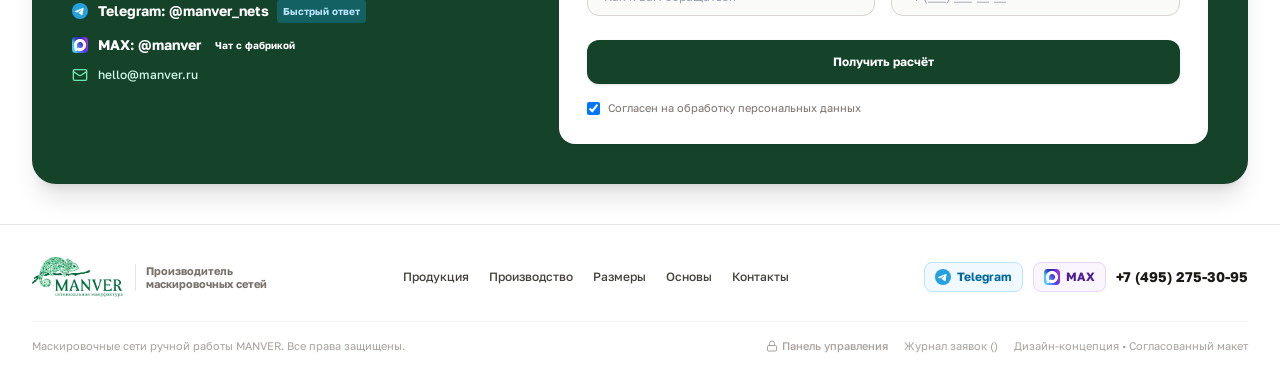
==== commit e8cc212a: "Add files via upload" ====
--- a/index.html
+++ b/index.html
@@ -53,7 +53,7 @@
       <!-- Правый блок: Контакты оптового отдела + Telegram + Вторичная кнопка «Заказать звонок» -->
       <div class="flex items-center gap-3 sm:gap-4 lg:gap-5 shrink-0">
         
-        <!-- Оптовый отдел + Телефон + Telegram в единой чистой связке -->
+        <!-- Оптовый отдел + Телефон + Telegram + MAX в единой чистой связке -->
         <div class="hidden sm:flex flex-col items-end text-right">
           <span class="text-[10px] uppercase tracking-wider text-stone-400 font-bold block leading-none mb-1">
             Оптовый отдел
@@ -62,12 +62,17 @@
             <a href="tel:+74952753095" class="text-base lg:text-[17px] font-extrabold text-stone-950 hover:text-[#15432A] transition tracking-tight whitespace-nowrap leading-none">
               +7 (495) 275-30-95
             </a>
-            <a href="https://t.me/manver_nets" target="_blank" title="Написать в Telegram" class="inline-flex items-center justify-center w-6 h-6 shrink-0 rounded-full hover:scale-110 transition shadow-2xs" aria-label="Telegram">
-              <svg class="w-6 h-6 shrink-0" width="24" height="24" viewBox="0 0 24 24" fill="none" xmlns="http://www.w3.org/2000/svg">
-                <circle cx="12" cy="12" r="12" fill="#24A1DE"/>
-                <path fill-rule="evenodd" clip-rule="evenodd" d="M5.4 12c3.4-1.5 5.7-2.5 6.9-3 3.3-1.4 4-1.6 4.5-1.6.1 0 .3 0 .4.1.1.1.2.2.2.4 0 .1 0 .3-.1.5-.2 1.9-1 6.5-1.4 8.6-.2.9-.5 1.2-.8 1.2-.7.1-1.2-.5-1.9-.9-1.1-.7-1.7-1.1-2.7-1.8-1.2-.8-.4-1.2.3-1.9.2-.2 3.2-3 3.3-3.2 0 0 0-.1-.1-.2-.1 0-.2 0-.2 0-.1 0-1.8 1.1-5.1 3.3-.5.3-.9.5-1.3.5-.4 0-1.3-.2-1.9-.4-.8-.2-1.3-.4-1.3-.8 0-.2.3-.4.9-.7z" fill="white"/>
-              </svg>
-            </a>
+            <div class="flex items-center gap-1.5 shrink-0 pl-0.5">
+              <a href="https://t.me/manver_nets" target="_blank" title="Написать в Telegram" class="inline-flex items-center justify-center w-6 h-6 shrink-0 rounded-full hover:scale-110 transition shadow-2xs" aria-label="Telegram">
+                <svg class="w-6 h-6 shrink-0" width="24" height="24" viewBox="0 0 24 24" fill="none" xmlns="http://www.w3.org/2000/svg">
+                  <circle cx="12" cy="12" r="12" fill="#24A1DE"/>
+                  <path fill-rule="evenodd" clip-rule="evenodd" d="M5.4 12c3.4-1.5 5.7-2.5 6.9-3 3.3-1.4 4-1.6 4.5-1.6.1 0 .3 0 .4.1.1.1.2.2.2.4 0 .1 0 .3-.1.5-.2 1.9-1 6.5-1.4 8.6-.2.9-.5 1.2-.8 1.2-.7.1-1.2-.5-1.9-.9-1.1-.7-1.7-1.1-2.7-1.8-1.2-.8-.4-1.2.3-1.9.2-.2 3.2-3 3.3-3.2 0 0 0-.1-.1-.2-.1 0-.2 0-.2 0-.1 0-1.8 1.1-5.1 3.3-.5.3-.9.5-1.3.5-.4 0-1.3-.2-1.9-.4-.8-.2-1.3-.4-1.3-.8 0-.2.3-.4.9-.7z" fill="white"/>
+                </svg>
+              </a>
+              <a href="https://max.ru/u/manver" target="_blank" title="Написать в MAX" class="inline-flex items-center justify-center w-6 h-6 shrink-0 rounded-md hover:scale-110 transition shadow-2xs overflow-hidden" aria-label="MAX">
+                <img src="assets/images/max_messenger_logo.svg" alt="MAX" class="w-6 h-6 rounded-md shrink-0">
+              </a>
+            </div>
           </div>
         </div>
 
@@ -76,15 +81,18 @@
           <span>Заказать звонок</span>
         </button>
 
-        <!-- Мобильные кнопки быстрого звонка и мессенджера (только для компактных экранов < 640px) -->
+        <!-- Мобильные кнопки быстрого звонка и мессенджеров (только для компактных экранов < 640px) -->
         <div class="flex items-center gap-1.5 sm:hidden shrink-0">
-          <a href="https://t.me/manver_nets" target="_blank" class="w-8 h-8 shrink-0 rounded-full flex items-center justify-center shadow-xs hover:scale-105 transition" aria-label="Telegram">
+          <a href="https://t.me/manver_nets" target="_blank" class="w-8 h-8 shrink-0 rounded-full flex items-center justify-center shadow-xs hover:scale-105 transition" aria-label="Telegram" title="Telegram">
             <svg class="w-8 h-8 shrink-0" width="32" height="32" viewBox="0 0 24 24" fill="none" xmlns="http://www.w3.org/2000/svg">
               <circle cx="12" cy="12" r="12" fill="#24A1DE"/>
               <path fill-rule="evenodd" clip-rule="evenodd" d="M5.4 12c3.4-1.5 5.7-2.5 6.9-3 3.3-1.4 4-1.6 4.5-1.6.1 0 .3 0 .4.1.1.1.2.2.2.4 0 .1 0 .3-.1.5-.2 1.9-1 6.5-1.4 8.6-.2.9-.5 1.2-.8 1.2-.7.1-1.2-.5-1.9-.9-1.1-.7-1.7-1.1-2.7-1.8-1.2-.8-.4-1.2.3-1.9.2-.2 3.2-3 3.3-3.2 0 0 0-.1-.1-.2-.1 0-.2 0-.2 0-.1 0-1.8 1.1-5.1 3.3-.5.3-.9.5-1.3.5-.4 0-1.3-.2-1.9-.4-.8-.2-1.3-.4-1.3-.8 0-.2.3-.4.9-.7z" fill="white"/>
             </svg>
           </a>
-          <a href="tel:+74952753095" class="p-2 shrink-0 rounded-xl text-emerald-900 bg-emerald-50 border border-emerald-200 hover:bg-emerald-100 transition flex items-center justify-center" aria-label="Позвонить">
+          <a href="https://max.ru/u/manver" target="_blank" class="w-8 h-8 shrink-0 rounded-lg flex items-center justify-center shadow-xs hover:scale-105 transition overflow-hidden" aria-label="MAX" title="MAX">
+            <img src="assets/images/max_messenger_logo.svg" alt="MAX" class="w-8 h-8 rounded-lg shrink-0">
+          </a>
+          <a href="tel:+74952753095" class="w-8 h-8 shrink-0 rounded-lg text-emerald-900 bg-emerald-50 border border-emerald-200 hover:bg-emerald-100 transition flex items-center justify-center" aria-label="Позвонить" title="Позвонить">
             <i data-lucide="phone" class="w-4 h-4"></i>
           </a>
         </div>
@@ -102,10 +110,11 @@
       <div class="max-w-7xl mx-auto px-4 sm:px-6 lg:px-8 py-2 flex items-center justify-between gap-6">
         
         <!-- Меню навигации (спокойное, равномерное, строго в едином стиле) -->
-        <nav class="flex items-center gap-7 xl:gap-8 text-[13.5px] xl:text-[14px] font-medium text-stone-600 whitespace-nowrap">
+        <nav class="flex items-center gap-6 xl:gap-7 text-[13.5px] xl:text-[14px] font-medium text-stone-600 whitespace-nowrap">
           <a href="#catalog" class="hover:text-stone-950 hover:font-semibold transition py-1">Продукция</a>
           <a href="#solutions" class="hover:text-stone-950 hover:font-semibold transition py-1">Оптовым клиентам</a>
           <a href="#quality" class="hover:text-stone-950 hover:font-semibold transition py-1">Производство</a>
+          <a href="#sizes" class="hover:text-stone-950 hover:font-semibold transition py-1">Размеры</a>
           <a href="#calculator" class="hover:text-stone-950 hover:font-semibold transition py-1">Калькулятор</a>
           <a href="#contacts" class="hover:text-stone-950 hover:font-semibold transition py-1">Контакты</a>
         </nav>
@@ -124,6 +133,7 @@
       <a href="#catalog" class="block py-2.5 text-stone-800 font-semibold border-b border-stone-100">Продукция</a>
       <a href="#solutions" class="block py-2.5 text-stone-800 font-semibold border-b border-stone-100">Оптовым клиентам</a>
       <a href="#quality" class="block py-2.5 text-stone-800 font-semibold border-b border-stone-100">Производство</a>
+      <a href="#sizes" class="block py-2.5 text-stone-800 font-semibold border-b border-stone-100">24 типоразмера</a>
       <a href="#calculator" class="block py-2.5 text-stone-800 font-semibold border-b border-stone-100">Калькулятор заказа</a>
       <a href="#contacts" class="block py-2.5 text-stone-800 font-semibold">Контакты</a>
       <div class="pt-3 border-t border-stone-200 flex flex-col gap-2.5">
@@ -131,7 +141,20 @@
           <i data-lucide="calculator" class="w-4 h-4 text-emerald-300"></i>
           <span>Рассчитать заказ</span>
         </a>
-        <button onclick="openCallModal()" class="w-full py-3 rounded-xl border border-stone-300 font-semibold text-sm text-stone-800 hover:bg-stone-50 flex items-center justify-center gap-2">
+        <div class="grid grid-cols-2 gap-2">
+          <a href="https://t.me/manver_nets" target="_blank" class="py-2.5 px-3 rounded-xl btn-telegram font-bold text-xs flex items-center justify-center gap-2 shadow-2xs">
+            <svg class="w-4 h-4 shrink-0" viewBox="0 0 24 24" fill="none" xmlns="http://www.w3.org/2000/svg">
+              <circle cx="12" cy="12" r="12" fill="#24A1DE"/>
+              <path fill-rule="evenodd" clip-rule="evenodd" d="M5.4 12c3.4-1.5 5.7-2.5 6.9-3 3.3-1.4 4-1.6 4.5-1.6.1 0 .3 0 .4.1.1.1.2.2.2.4 0 .1 0 .3-.1.5-.2 1.9-1 6.5-1.4 8.6-.2.9-.5 1.2-.8 1.2-.7.1-1.2-.5-1.9-.9-1.1-.7-1.7-1.1-2.7-1.8-1.2-.8-.4-1.2.3-1.9.2-.2 3.2-3 3.3-3.2 0 0 0-.1-.1-.2-.1 0-.2 0-.2 0-.1 0-1.8 1.1-5.1 3.3-.5.3-.9.5-1.3.5-.4 0-1.3-.2-1.9-.4-.8-.2-1.3-.4-1.3-.8 0-.2.3-.4.9-.7z" fill="white"/>
+            </svg>
+            <span>Telegram</span>
+          </a>
+          <a href="https://max.ru/u/manver" target="_blank" class="py-2.5 px-3 rounded-xl btn-max font-bold text-xs flex items-center justify-center gap-2 shadow-2xs">
+            <img src="assets/images/max_messenger_logo.svg" alt="MAX" class="w-4 h-4 rounded-[3px] shrink-0">
+            <span>MAX</span>
+          </a>
+        </div>
+        <button onclick="openCallModal()" class="w-full py-2.5 rounded-xl border border-stone-300 font-semibold text-xs text-stone-800 hover:bg-stone-50 flex items-center justify-center gap-2">
           <span>Заказать обратный звонок</span>
         </button>
       </div>
@@ -141,10 +164,13 @@
   <!-- ============================================================ -->
   <!-- ПЕРВЫЙ ЭКРАН (HERO SECTION) — СИММЕТРИЧНЫЙ БАННЕР В СЕТКЕ САЙТА -->
   <!-- ============================================================ -->
-  <section class="relative bg-white py-4 sm:py-6 lg:py-7 overflow-hidden">
+  <!-- ============================================================ -->
+  <!-- ПЕРВЫЙ ЭКРАН (HERO SECTION) — КАРТОЧКА-БАННЕР В СЕТКЕ САЙТА -->
+  <!-- ============================================================ -->
+  <section class="relative bg-white py-0 overflow-hidden">
     <div class="max-w-7xl mx-auto px-4 sm:px-6 lg:px-8">
       
-      <!-- Карточка-баннер со скруглением 16px, точно по сетке сайта (симметрично шапке и нижним блокам) -->
+      <!-- Карточка-баннер -->
       <div class="hero-banner-card">
         
         <!-- Правая часть: Фотография маскировочной сети с плавным растворением в фон -->
@@ -156,8 +182,7 @@
           <div class="hero-image-overlay"></div>
         </div>
 
-        <!-- Контентная часть (Текст и кнопки) -->
-        <div class="hero-text-wrap p-6 sm:p-10 lg:p-12 xl:p-14 space-y-5 sm:space-y-6">
+        <div class="hero-text-wrap space-y-4 sm:space-y-5">
           
           <div class="text-xs font-bold tracking-wider text-stone-500 uppercase flex items-center gap-2">
             <span class="text-stone-900 font-black">MANVER</span>
@@ -171,8 +196,8 @@
           </h1>
 
           <p class="text-sm sm:text-base lg:text-lg text-stone-600 leading-relaxed max-w-lg font-medium">
-            Изготавливаем вручную под ваши размеры. <br class="hidden sm:inline">
-            Для складов, крупных объектов и специальных задач.
+            Изготавливаем вручную под ваши размеры. <br>
+            Для складов, крупных объектов <br class="sm:hidden">и специальных задач.
           </p>
 
           <!-- Кнопки: главное действие — заявка на расчет -->
@@ -194,7 +219,6 @@
         </div>
 
       </div>
-
     </div>
   </section>
 
@@ -247,7 +271,7 @@
   <!-- ============================================================ -->
   <!-- РЕШЕНИЯ ПОД ВАШУ ЗАДАЧУ (ОТ ОДНОГО ПОЛОТНА ДО КРУПНОГО ОБЪЕКТА) -->
   <!-- ============================================================ -->
-  <section id="solutions" class="py-14 bg-white">
+  <section id="solutions" class="landing-section bg-white">
     <div class="max-w-7xl mx-auto px-4 sm:px-6 lg:px-8">
       
       <div class="mb-8">
@@ -359,10 +383,10 @@
   <!-- ============================================================ -->
   <!-- КАЧЕСТВО НАЧИНАЕТСЯ С РУЧНОЙ РАБОТЫ (НОВЫЙ НАСЫЩЕННЫЙ БЛОК) -->
   <!-- ============================================================ -->
-  <section id="quality" class="py-16 sm:py-20 bg-stone-50 border-t border-stone-200">
+  <section id="quality" class="landing-section bg-stone-50 border-t border-stone-200">
     <div class="max-w-7xl mx-auto px-4 sm:px-6 lg:px-8">
       
-      <div class="bg-white rounded-3xl p-6 sm:p-10 lg:p-12 border border-stone-200 shadow-sm">
+      <div class="bg-white rounded-3xl p-6 sm:p-8 lg:p-10 border border-stone-200 shadow-sm">
         <div class="grid grid-cols-1 lg:grid-cols-12 gap-8 lg:gap-12 items-center">
           
           <!-- Левая часть: Крупное, чистое фото девушки за плетением (без надписей) -->
@@ -376,12 +400,12 @@
               <!-- Плашка на фото -->
               <div class="absolute bottom-3 left-3 right-3 sm:bottom-5 sm:left-5 sm:right-5 bg-white/95 backdrop-blur-md p-3 sm:p-4 rounded-xl sm:rounded-2xl border border-white/40 shadow-lg">
                 <div class="flex items-center gap-2.5 sm:gap-3">
-                  <div class="w-9 h-9 sm:w-10 sm:h-10 rounded-xl bg-[#15432A] text-white flex items-center justify-center shrink-0 shadow-sm">
-                    <i data-lucide="sparkles" class="w-4 h-4 sm:w-5 sm:h-5 text-emerald-300"></i>
+                  <div class="quality-craft-icon">
+                    <i data-lucide="badge-check" class="w-5 h-5 text-emerald-300"></i>
                   </div>
                   <div class="min-w-0 flex-1">
-                    <span class="text-[11px] sm:text-xs font-black text-stone-950 uppercase tracking-wider block truncate sm:whitespace-normal">Ручное вплетение каждой ленты</span>
-                    <span class="text-[10px] sm:text-[11px] font-medium text-stone-600 block mt-0.5 leading-snug">Двойная фиксация узлов — полотно не осыпается</span>
+                    <span class="text-[11px] sm:text-xs font-black text-stone-950 uppercase tracking-wide block leading-snug whitespace-normal">Ручное вплетение каждой ленты</span>
+                    <span class="text-[10px] sm:text-[11px] font-medium text-stone-600 block mt-0.5 leading-snug">Двойная фиксация узлов — стойкость к ветровым нагрузкам</span>
                   </div>
                 </div>
               </div>
@@ -467,7 +491,7 @@
   <!-- ============================================================ -->
   <!-- ПРОЧНАЯ ОСНОВА. ТОЧНЫЙ РАЗМЕР (ПОДТВЕРЖДЕННЫЕ ХАРАКТЕРИСТИКИ) -->
   <!-- ============================================================ -->
-  <section id="bases" class="py-16 sm:py-20 lg:py-24 bg-stone-50 border-y border-stone-200/90">
+  <section id="bases" class="landing-section bg-stone-50 border-t border-stone-200/90">
     <div class="max-w-7xl mx-auto px-4 sm:px-6 lg:px-8">
       
       <div class="grid grid-cols-1 lg:grid-cols-12 gap-8 lg:gap-12 items-center">
@@ -486,7 +510,7 @@
 
               <!-- Подпись внизу карточки -->
               <div class="absolute bottom-3 left-3 right-3">
-                <div class="bg-stone-900/90 backdrop-blur-md px-3.5 py-2.5 rounded-xl border border-white/15 text-white shadow-lg flex items-center justify-between gap-2">
+                <div class="macro-overlay-card bg-stone-900/90 backdrop-blur-md px-3.5 py-2.5 rounded-xl border border-white/15 text-white shadow-lg flex items-center justify-between gap-2">
                   <div class="space-y-0.5">
                     <div class="font-extrabold text-sm sm:text-[15px] text-white leading-snug">
                       Ячейка 50×50 мм
@@ -503,28 +527,28 @@
             </div>
           </div>
 
-          <!-- Карточка 2: Фотография с окантовкой и узлом (Термофиксация узлов) -->
+          <!-- Карточка 2: Фотография с окантовкой и узлом (Надёжная окантовка дели) -->
           <div class="group relative rounded-2xl sm:rounded-3xl overflow-hidden border border-stone-300/80 shadow-md bg-stone-950 transition-all duration-300 hover:shadow-xl">
             <div class="macro-card-img-wrap">
               <img src="assets/images/cord_border_macro.jpg" 
                    onerror="this.onerror=null; this.src='cord_border_macro.jpg';"
-                   alt="Термофиксация узлов: надёжная фиксация плетения" 
+                   alt="Надёжная окантовка дели по периметру капроновым шнуром" 
                    class="w-full h-full object-cover object-center transition-transform duration-700 ease-out group-hover:scale-105">
               <div class="absolute inset-0 bg-gradient-to-t from-stone-950/85 via-stone-950/20 to-transparent pointer-events-none"></div>
 
               <!-- Подпись внизу карточки -->
               <div class="absolute bottom-3 left-3 right-3">
-                <div class="bg-stone-900/90 backdrop-blur-md px-3.5 py-2.5 rounded-xl border border-white/15 text-white shadow-lg flex items-center justify-between gap-2">
+                <div class="macro-overlay-card bg-stone-900/90 backdrop-blur-md px-3.5 py-2.5 rounded-xl border border-white/15 text-white shadow-lg flex items-center justify-between gap-2">
                   <div class="space-y-0.5">
                     <div class="font-extrabold text-sm sm:text-[15px] text-white leading-snug">
-                      Термофиксация узлов
+                      Надёжная окантовка дели
                     </div>
                     <div class="text-[11px] text-stone-300 font-medium leading-normal">
-                      Надёжная фиксация плетения
+                      По периметру капроновым шнуром
                     </div>
                   </div>
-                  <span class="w-7 h-7 rounded-lg bg-emerald-500/20 border border-emerald-500/30 text-emerald-300 flex items-center justify-center shrink-0" title="Термофиксация узлов">
-                    <i data-lucide="flame" class="w-3.5 h-3.5"></i>
+                  <span class="w-7 h-7 rounded-lg bg-emerald-500/20 border border-emerald-500/30 text-emerald-300 flex items-center justify-center shrink-0" title="Надёжная окантовка дели по периметру">
+                    <i data-lucide="shield-check" class="w-3.5 h-3.5"></i>
                   </span>
                 </div>
               </div>
@@ -588,24 +612,315 @@
             </span>
           </div>
 
-          <!-- Размеры с переходом в калькулятор -->
-          <div class="pt-2 border-t border-stone-200/80">
-            <span class="text-xs font-bold text-stone-600 block mb-2.5">
-              Стандартные размеры полотен:
+        </div>
+
+      </div>
+
+    </div>
+  </section>
+
+  <!-- ============================================================ -->
+  <!-- СКЛАДСКАЯ ПРОГРАММА: 24 СТАНДАРТНЫХ ТИПОРАЗМЕРА MANVER -->
+  <!-- ============================================================ -->
+  <section id="sizes" class="landing-section bg-gradient-to-b from-[#FBFBFA] via-white to-[#F8F9F8] border-t border-stone-200/80">
+    <div class="max-w-7xl mx-auto px-4 sm:px-6 lg:px-8">
+      
+      <!-- Заголовок блока -->
+      <div class="flex flex-col md:flex-row md:items-end justify-between mb-8 sm:mb-10 gap-4">
+        <div>
+          <span class="inline-flex items-center gap-2 px-3.5 py-1.5 rounded-full bg-emerald-50 border border-emerald-200 text-[#15432A] text-xs font-bold uppercase tracking-wider mb-3 shadow-2xs">
+            <span class="relative flex h-2 w-2">
+              <span class="animate-ping absolute inline-flex h-full w-full rounded-full bg-emerald-500 opacity-75"></span>
+              <span class="relative inline-flex rounded-full h-2 w-2 bg-emerald-600"></span>
             </span>
-            <div class="flex flex-wrap gap-2 text-xs font-semibold text-stone-800">
-              <button type="button" onclick="selectCalcSize(1.5, 5)" class="bg-white hover:bg-emerald-50 hover:border-emerald-500 hover:text-emerald-900 px-3 py-1.5 sm:px-3.5 sm:py-2 rounded-xl border border-stone-300 shadow-2xs whitespace-nowrap transition cursor-pointer">1,5×5 м</button>
-              <button type="button" onclick="selectCalcSize(2, 5)" class="bg-white hover:bg-emerald-50 hover:border-emerald-500 hover:text-emerald-900 px-3 py-1.5 sm:px-3.5 sm:py-2 rounded-xl border border-stone-300 shadow-2xs whitespace-nowrap transition cursor-pointer">2×5 м</button>
-              <button type="button" onclick="selectCalcSize(3, 3)" class="bg-white hover:bg-emerald-50 hover:border-emerald-500 hover:text-emerald-900 px-3 py-1.5 sm:px-3.5 sm:py-2 rounded-xl border border-stone-300 shadow-2xs whitespace-nowrap transition cursor-pointer">3×3 м</button>
-              <button type="button" onclick="selectCalcSize(3, 5)" class="bg-white hover:bg-emerald-50 hover:border-emerald-500 hover:text-emerald-900 px-3 py-1.5 sm:px-3.5 sm:py-2 rounded-xl border border-stone-300 shadow-2xs whitespace-nowrap transition cursor-pointer">3×5 м</button>
-              <button type="button" onclick="selectCalcSize(6, 6)" class="bg-white hover:bg-emerald-50 hover:border-emerald-500 hover:text-emerald-900 px-3 py-1.5 sm:px-3.5 sm:py-2 rounded-xl border border-stone-300 shadow-2xs whitespace-nowrap transition cursor-pointer">6×6 м</button>
-              <button type="button" onclick="selectCalcSize(9, 12)" class="bg-white hover:bg-emerald-50 hover:border-emerald-500 hover:text-emerald-900 px-3 py-1.5 sm:px-3.5 sm:py-2 rounded-xl border border-stone-300 shadow-2xs whitespace-nowrap transition cursor-pointer">9×12 м</button>
-              <button type="button" onclick="selectCalcSize(12, 18)" class="bg-white hover:bg-emerald-50 hover:border-emerald-500 hover:text-emerald-900 px-3 py-1.5 sm:px-3.5 sm:py-2 rounded-xl border border-stone-300 shadow-2xs whitespace-nowrap transition cursor-pointer">12×18 м</button>
-              <a href="#calculator" class="inline-flex items-center justify-center gap-1.5 bg-[#15432A] hover:bg-[#0F3B25] text-white px-3.5 py-1.5 sm:py-2 rounded-xl font-bold shadow-sm transition active:scale-95 whitespace-nowrap">
-                <span>Любой размер под заказ</span>
-                <span class="text-emerald-300 font-bold">→</span>
-              </a>
-            </div>
+            Складская программа мануфактуры
+          </span>
+          <h2 class="text-2xl sm:text-3xl lg:text-4xl font-extrabold text-stone-950 tracking-tight">
+            24 стандартных типоразмера в постоянном наличии
+          </h2>
+          <p class="text-sm sm:text-base text-stone-600 mt-2 max-w-2xl leading-relaxed">
+            Постоянный складской резерв готовой продукции. Выберите нужный размер для мгновенного расчёта в калькуляторе или оформите экспресс-отгрузку за 24 часа.
+          </p>
+        </div>
+
+        <a href="#calculator" class="inline-flex items-center gap-2 text-xs sm:text-sm font-bold text-emerald-900 hover:text-emerald-700 hover:underline shrink-0 pb-1">
+          <span>Рассчитать нестандартный размер</span>
+          <i data-lucide="arrow-right" class="w-4 h-4"></i>
+        </a>
+      </div>
+
+      <!-- Главная карточка: Матрица 24 размеров и экспресс-отгрузка 24ч -->
+      <div class="bg-gradient-to-b from-stone-50 via-white to-stone-50/70 rounded-3xl p-5 sm:p-7 lg:p-9 border border-stone-200/90 shadow-lg shadow-stone-200/40">
+        
+        <!-- Сетка 6 колонок по ширине -->
+        <div class="sizes-grid-layout">
+          
+          <!-- Колонка 1: Ширина 1,5 м -->
+          <div class="size-column-card">
+            <div>
+              <div class="col-header">
+                <span class="col-title">Ширина 1,5 м</span>
+              </div>
+              <div class="space-y-2">
+                <button type="button" onclick="selectCalcSize(1.5, 3)" class="size-pill-btn group">
+                  <span class="size-pill-name">1,5 × 3 м</span>
+                  <span class="size-pill-area">4,5 м²</span>
+                </button>
+                <button type="button" onclick="selectCalcSize(1.5, 5)" class="size-pill-btn group">
+                  <span class="size-pill-name">1,5 × 5 м</span>
+                  <span class="size-pill-area">7,5 м²</span>
+                </button>
+                <button type="button" onclick="selectCalcSize(1.5, 6)" class="size-pill-btn group">
+                  <span class="size-pill-name">1,5 × 6 м</span>
+                  <span class="size-pill-area">9 м²</span>
+                </button>
+                <button type="button" onclick="selectCalcSize(1.5, 10)" class="size-pill-btn group">
+                  <span class="size-pill-name">1,5 × 10 м</span>
+                  <span class="size-pill-area">15 м²</span>
+                </button>
+                <button type="button" onclick="selectCalcSize(1.5, 12)" class="size-pill-btn group">
+                  <span class="size-pill-name">1,5 × 12 м</span>
+                  <span class="size-pill-area">18 м²</span>
+                </button>
+              </div>
+            </div>
+            <div class="mt-3 pt-2 border-t border-stone-100 text-[11px] text-stone-500 font-medium text-center">
+              Заборы и ограждения
+            </div>
+          </div>
+
+          <!-- Колонка 2: Ширина 2 м -->
+          <div class="size-column-card">
+            <div>
+              <div class="col-header">
+                <span class="col-title">Ширина 2 м</span>
+              </div>
+              <div class="space-y-2">
+                <button type="button" onclick="selectCalcSize(2, 3)" class="size-pill-btn group">
+                  <span class="size-pill-name">2 × 3 м</span>
+                  <span class="size-pill-area">6 м²</span>
+                </button>
+                <button type="button" onclick="selectCalcSize(2, 5)" class="size-pill-btn group">
+                  <span class="size-pill-name">2 × 5 м</span>
+                  <span class="size-pill-area">10 м²</span>
+                </button>
+                <button type="button" onclick="selectCalcSize(2, 6)" class="size-pill-btn group">
+                  <span class="size-pill-name">2 × 6 м</span>
+                  <span class="size-pill-area">12 м²</span>
+                </button>
+                <button type="button" onclick="selectCalcSize(2, 10)" class="size-pill-btn group">
+                  <span class="size-pill-name">2 × 10 м</span>
+                  <span class="size-pill-area">20 м²</span>
+                </button>
+                <button type="button" onclick="selectCalcSize(2, 12)" class="size-pill-btn group">
+                  <span class="size-pill-name">2 × 12 м</span>
+                  <span class="size-pill-area">24 м²</span>
+                </button>
+              </div>
+            </div>
+            <div class="mt-3 pt-2 border-t border-stone-100 text-[11px] text-stone-500 font-medium text-center">
+              Беседки и веранды
+            </div>
+          </div>
+
+          <!-- Колонка 3: Ширина 3 м -->
+          <div class="size-column-card">
+            <div>
+              <div class="col-header">
+                <span class="col-title">Ширина 3 м</span>
+              </div>
+              <div class="space-y-2">
+                <button type="button" onclick="selectCalcSize(3, 3)" class="size-pill-btn group">
+                  <span class="size-pill-name">3 × 3 м</span>
+                  <span class="size-pill-area">9 м²</span>
+                </button>
+                <button type="button" onclick="selectCalcSize(3, 4)" class="size-pill-btn group">
+                  <span class="size-pill-name">3 × 4 м</span>
+                  <span class="size-pill-area">12 м²</span>
+                </button>
+                <button type="button" onclick="selectCalcSize(3, 5)" class="size-pill-btn group">
+                  <span class="size-pill-name">3 × 5 м</span>
+                  <span class="size-pill-area">15 м²</span>
+                </button>
+                <button type="button" onclick="selectCalcSize(3, 6)" class="size-pill-btn group">
+                  <span class="size-pill-name">3 × 6 м</span>
+                  <span class="size-pill-area">18 м²</span>
+                </button>
+                <button type="button" onclick="selectCalcSize(3, 10)" class="size-pill-btn group">
+                  <span class="size-pill-name">3 × 10 м</span>
+                  <span class="size-pill-area">30 м²</span>
+                </button>
+                <button type="button" onclick="selectCalcSize(3, 12)" class="size-pill-btn group">
+                  <span class="size-pill-name">3 × 12 м</span>
+                  <span class="size-pill-area">36 м²</span>
+                </button>
+              </div>
+            </div>
+            <div class="mt-3 pt-2 border-t border-stone-100 text-[11px] text-stone-500 font-medium text-center">
+              Универсальные навесы
+            </div>
+          </div>
+
+          <!-- Колонка 4: Ширина 4 м -->
+          <div class="size-column-card">
+            <div>
+              <div class="col-header">
+                <span class="col-title">Ширина 4 м</span>
+              </div>
+              <div class="space-y-2">
+                <button type="button" onclick="selectCalcSize(4, 6)" class="size-pill-btn group">
+                  <span class="size-pill-name">4 × 6 м</span>
+                  <span class="size-pill-area">24 м²</span>
+                </button>
+                <button type="button" onclick="selectCalcSize(4, 10)" class="size-pill-btn group">
+                  <span class="size-pill-name">4 × 10 м</span>
+                  <span class="size-pill-area">40 м²</span>
+                </button>
+                <button type="button" onclick="selectCalcSize(4, 12)" class="size-pill-btn group">
+                  <span class="size-pill-name">4 × 12 м</span>
+                  <span class="size-pill-area">48 м²</span>
+                </button>
+              </div>
+            </div>
+            <div class="mt-3 pt-2 border-t border-stone-100 text-[11px] text-stone-500 font-medium text-center">
+              Ангары и террасы
+            </div>
+          </div>
+
+          <!-- Колонка 5: Ширина 6 м -->
+          <div class="size-column-card">
+            <div>
+              <div class="col-header">
+                <span class="col-title">Ширина 6 м</span>
+              </div>
+              <div class="space-y-2">
+                <button type="button" onclick="selectCalcSize(6, 6)" class="size-pill-btn group">
+                  <span class="size-pill-name">6 × 6 м</span>
+                  <span class="size-pill-area">36 м²</span>
+                </button>
+                <button type="button" onclick="selectCalcSize(6, 9)" class="size-pill-btn group">
+                  <span class="size-pill-name">6 × 9 м</span>
+                  <span class="size-pill-area">54 м²</span>
+                </button>
+                <button type="button" onclick="selectCalcSize(6, 12)" class="size-pill-btn group">
+                  <span class="size-pill-name">6 × 12 м</span>
+                  <span class="size-pill-area">72 м²</span>
+                </button>
+              </div>
+            </div>
+            <div class="mt-3 pt-2 border-t border-stone-100 text-[11px] text-stone-500 font-medium text-center">
+              Техника и стоянки
+            </div>
+          </div>
+
+          <!-- Колонка 6: Крупные форматы (9м и 12м) -->
+          <div class="column-large-sizes">
+            <div>
+              <div class="col-large-header">
+                <span class="col-large-title">Ширина 9 и 12 м</span>
+              </div>
+              <div class="space-y-2">
+                <button type="button" onclick="selectCalcSize(9, 12)" class="large-size-btn group">
+                  <span class="size-pill-name">9 × 12 м</span>
+                  <span class="size-pill-area">108 м²</span>
+                </button>
+                <button type="button" onclick="selectCalcSize(12, 18)" class="large-size-btn group">
+                  <span class="size-pill-name">12 × 18 м</span>
+                  <span class="size-pill-area">216 м²</span>
+                </button>
+              </div>
+            </div>
+            <div class="col-large-footer">
+              Сверхширокие форматы
+            </div>
+          </div>
+
+        </div>
+
+        <!-- Экспресс-отгрузка за 24 часа: Премиальный блок гарантии -->
+        <div class="banner-24h">
+          
+          <div class="banner-24h-row">
+            
+            <!-- Левая колонка: Текст гарантии и преимущества -->
+            <div class="banner-24h-col-text">
+              <div class="banner-24h-badge">
+                <span class="banner-pulse-dot"></span>
+                <span>Складской резерв готовой продукции</span>
+              </div>
+
+              <h3 class="banner-24h-title">
+                Закажите любой из 24 стандартных размеров — отгрузим за 24 часа
+              </h3>
+
+              <p class="banner-24h-desc">
+                Все 24 типоразмера из каталога выше изготовлены заранее, навязаны на полиамидную дель 50×50 мм, окантованы шнуром 4–5 мм с петлями крепления и хранятся на складе в МО. При заказе стандартного размера отгрузка и передача в доставку осуществляются в течение <strong>24 часов</strong>.
+              </p>
+
+              <!-- 3 ключевых тезиса -->
+              <div class="banner-perks-grid">
+                <div class="banner-perk-item">
+                  <div class="banner-perk-icon">
+                    <i data-lucide="zap" class="w-4 h-4"></i>
+                  </div>
+                  <div>
+                    <div class="banner-perk-title">Отгрузка за 24 часа</div>
+                    <div class="banner-perk-sub">Гарантированная отправка без ожидания производства</div>
+                  </div>
+                </div>
+
+                <div class="banner-perk-item">
+                  <div class="banner-perk-icon">
+                    <i data-lucide="package-check" class="w-4 h-4"></i>
+                  </div>
+                  <div>
+                    <div class="banner-perk-title">100% готовность</div>
+                    <div class="banner-perk-sub">Шнур, окантовка и петли уже смонтированы</div>
+                  </div>
+                </div>
+
+                <div class="banner-perk-item">
+                  <div class="banner-perk-icon">
+                    <i data-lucide="truck" class="w-4 h-4"></i>
+                  </div>
+                  <div>
+                    <div class="banner-perk-title">Доставка по РФ</div>
+                    <div class="banner-perk-sub">Курьер МСК/МО и отправка ТК СДЭК, Деловые Линии</div>
+                  </div>
+                </div>
+              </div>
+
+              <!-- Кнопки действий -->
+              <div class="banner-actions">
+                <a href="#calculator" class="banner-btn-calc">
+                  <i data-lucide="calculator" class="w-4 h-4 text-emerald-800"></i>
+                  <span>Рассчитать размер в калькуляторе</span>
+                </a>
+                <a href="#calculator" class="banner-btn-order">
+                  <i data-lucide="scissors" class="w-4 h-4 text-emerald-300"></i>
+                  <span>Пошив нестандартного размера</span>
+                </a>
+              </div>
+            </div>
+
+            <!-- Правая колонка: Реальное фото рулона MANVER со склада -->
+            <div class="banner-24h-col-media">
+              <div class="banner-photo-card group">
+                <img src="assets/images/camo_roll_manver.jpg" 
+                     alt="Маскировочные сети MANVER на складе готовой продукции" 
+                     class="banner-photo-img">
+                <div class="banner-photo-overlay">
+                  <span class="banner-photo-badge">
+                    <i data-lucide="shield-check" class="w-3.5 h-3.5"></i>
+                    Складской запас MANVER
+                  </span>
+                  <span class="banner-photo-title">
+                    24 размера упакованы и готовы к отправке
+                  </span>
+                </div>
+              </div>
+            </div>
+
           </div>
 
         </div>
@@ -618,7 +933,7 @@
   <!-- ============================================================ -->
   <!-- ВИТРИНА: 12 ХОДОВЫХ ТОВАРОВ И ОСНОВ В НАЛИЧИИ -->
   <!-- ============================================================ -->
-  <section id="catalog" class="py-14 bg-white">
+  <section id="catalog" class="landing-section bg-white border-t border-stone-200">
     <div class="max-w-7xl mx-auto px-4 sm:px-6 lg:px-8">
       
       <div class="flex flex-col md:flex-row md:items-end justify-between mb-8 gap-4">
@@ -648,7 +963,7 @@
   <!-- ============================================================ -->
   <!-- ИНТЕРАКТИВНЫЙ КАЛЬКУЛЯТОР РАЗМЕРА И СТОИМОСТИ (М²) -->
   <!-- ============================================================ -->
-  <section id="calculator" class="py-14 bg-stone-50 border-t border-stone-200">
+  <section id="calculator" class="landing-section bg-stone-50 border-t border-stone-200">
     <div class="max-w-7xl mx-auto px-4 sm:px-6 lg:px-8">
       
       <div class="text-center max-w-xl mx-auto mb-10">
@@ -668,7 +983,7 @@
           <div>
             <label for="calcType" class="block text-xs font-bold text-stone-700 mb-2">Выберите тип полотна / основы:</label>
             <select id="calcType" class="w-full bg-stone-50 border border-stone-300 rounded-xl px-3.5 py-2.5 text-xs text-stone-900 focus:outline-none focus:border-emerald-800">
-              <option value="standard_net">Маскировочная сеть на капроне — от 420 ₽/м²</option>
+              <option value="standard_net">Маскировочная сеть на капроне — от 280 ₽/м²</option>
               <option value="heavy_net">Усиленная маскировочная сеть 3D — от 480 ₽/м²</option>
               <option value="double_net">Двусторонняя маскировочная сеть — от 520 ₽/м²</option>
               <option value="base_only">Основа полиамидная 50×50 мм (дель) — от 140 ₽/м²</option>
@@ -698,7 +1013,7 @@
 
           <label class="flex items-center gap-2.5 text-xs text-stone-700 cursor-pointer pt-2 border-t border-stone-100">
             <input id="calcEyelets" type="checkbox" checked class="rounded text-emerald-800 focus:ring-0">
-            <span>Люверсы/петли для крепления по периметру</span>
+            <span>Люверсы/петли для крепления по периметру (входят в стоимость)</span>
           </label>
         </div>
 
@@ -706,8 +1021,8 @@
         <div class="lg:col-span-5 bg-white rounded-2xl p-6 border border-stone-200 shadow-sm space-y-4">
           <div class="flex justify-between items-center">
             <span class="text-xs font-bold text-stone-500 uppercase">Расчет заказа</span>
-            <span id="calcDiscountBadge" class="text-xs font-semibold px-2 py-0.5 rounded bg-stone-100 text-stone-700">
-              Розничная цена
+            <span id="calcDiscountBadge" class="text-xs font-semibold px-2.5 py-1 rounded-full bg-stone-100 text-stone-700 border border-stone-200">
+              Базовая цена
             </span>
           </div>
 
@@ -718,15 +1033,14 @@
             </div>
             <div class="bg-stone-50 p-3 rounded-xl border border-stone-100">
               <span class="text-[11px] text-stone-500 block">Цена за метр:</span>
-              <span id="calcResultPriceM2" class="text-xl font-bold text-stone-900">420 ₽/м²</span>
+              <span id="calcResultPriceM2" class="text-xl font-bold text-stone-900">280 ₽/м²</span>
             </div>
           </div>
 
           <div class="bg-emerald-50 border border-emerald-200 p-4 rounded-xl">
-            <span class="text-xs text-emerald-800 font-semibold block">Ориентировочная сумма:</span>
+            <span class="text-xs text-emerald-800 font-semibold block">Итоговая стоимость:</span>
             <div class="flex items-baseline gap-2 mt-0.5">
-              <span id="calcResultTotal" class="text-2xl font-black text-emerald-950">7 560 ₽</span>
-              <span class="text-xs text-stone-500">(ориентир)</span>
+              <span id="calcResultTotal" class="text-2xl font-black text-emerald-950">5 040 ₽</span>
             </div>
             <span id="calcLeadTime" class="text-[11px] text-emerald-800 block mt-1">
               В наличии на складе (отгрузка сегодня)
@@ -734,16 +1048,22 @@
           </div>
 
           <div class="space-y-2 pt-1">
-            <button onclick="orderFromCalculator()" class="w-full py-3 rounded-xl bg-emerald-900 hover:bg-emerald-800 text-white font-bold text-xs shadow-sm transition">
+            <button onclick="orderFromCalculator()" class="w-full py-3 rounded-xl bg-[#15432A] hover:bg-[#0F3B25] text-white font-bold text-xs shadow-sm transition active:scale-[0.99]">
               Оформить заявку на этот расчёт
             </button>
-            <button onclick="sendCalculatorToTelegram()" class="w-full py-2.5 rounded-xl border border-sky-200 hover:border-sky-400 bg-sky-50/50 hover:bg-sky-50 text-sky-900 font-bold text-xs transition flex items-center justify-center gap-2 shadow-xs">
-              <svg class="w-4 h-4 shrink-0" viewBox="0 0 24 24" fill="none" xmlns="http://www.w3.org/2000/svg">
-                <circle cx="12" cy="12" r="12" fill="#24A1DE"/>
-                <path fill-rule="evenodd" clip-rule="evenodd" d="M5.4 12c3.4-1.5 5.7-2.5 6.9-3 3.3-1.4 4-1.6 4.5-1.6.1 0 .3 0 .4.1.1.1.2.2.2.4 0 .1 0 .3-.1.5-.2 1.9-1 6.5-1.4 8.6-.2.9-.5 1.2-.8 1.2-.7.1-1.2-.5-1.9-.9-1.1-.7-1.7-1.1-2.7-1.8-1.2-.8-.4-1.2.3-1.9.2-.2 3.2-3 3.3-3.2 0 0 0-.1-.1-.2-.1 0-.2 0-.2 0-.1 0-1.8 1.1-5.1 3.3-.5.3-.9.5-1.3.5-.4 0-1.3-.2-1.9-.4-.8-.2-1.3-.4-1.3-.8 0-.2.3-.4.9-.7z" fill="white"/>
-              </svg>
-              <span>Уточнить расчёт в Telegram</span>
-            </button>
+            <div class="grid grid-cols-2 gap-2">
+              <button onclick="sendCalculatorToTelegram()" class="py-2.5 px-3 rounded-xl btn-telegram font-bold text-xs transition flex items-center justify-center gap-2 shadow-2xs active:scale-[0.98]">
+                <svg class="w-4 h-4 shrink-0" viewBox="0 0 24 24" fill="none" xmlns="http://www.w3.org/2000/svg">
+                  <circle cx="12" cy="12" r="12" fill="#24A1DE"/>
+                  <path fill-rule="evenodd" clip-rule="evenodd" d="M5.4 12c3.4-1.5 5.7-2.5 6.9-3 3.3-1.4 4-1.6 4.5-1.6.1 0 .3 0 .4.1.1.1.2.2.2.4 0 .1 0 .3-.1.5-.2 1.9-1 6.5-1.4 8.6-.2.9-.5 1.2-.8 1.2-.7.1-1.2-.5-1.9-.9-1.1-.7-1.7-1.1-2.7-1.8-1.2-.8-.4-1.2.3-1.9.2-.2 3.2-3 3.3-3.2 0 0 0-.1-.1-.2-.1 0-.2 0-.2 0-.1 0-1.8 1.1-5.1 3.3-.5.3-.9.5-1.3.5-.4 0-1.3-.2-1.9-.4-.8-.2-1.3-.4-1.3-.8 0-.2.3-.4.9-.7z" fill="white"/>
+                </svg>
+                <span>В Telegram</span>
+              </button>
+              <button onclick="sendCalculatorToMax()" class="py-2.5 px-3 rounded-xl btn-max font-bold text-xs transition flex items-center justify-center gap-2 shadow-2xs active:scale-[0.98]">
+                <img src="assets/images/max_messenger_logo.svg" alt="MAX" class="w-4 h-4 rounded-[3px] shrink-0">
+                <span>В MAX</span>
+              </button>
+            </div>
           </div>
         </div>
 
@@ -755,7 +1075,7 @@
   <!-- ============================================================ -->
   <!-- ФОРМА: РАССЧИТАЕМ ВАШ ЗАКАЗ (ТОЧНЫЙ ВИЗУАЛ ИЗ МАКЕТА) -->
   <!-- ============================================================ -->
-  <section id="contacts" class="py-14 bg-white">
+  <section id="contacts" class="landing-section bg-white border-t border-stone-200">
     <div class="max-w-7xl mx-auto px-4 sm:px-6 lg:px-8">
       
       <!-- Зеленая карточка формы точь-в-точь как на согласованном макете -->
@@ -787,6 +1107,13 @@
                 </a>
               </div>
               <div class="flex items-center gap-2.5">
+                <img src="assets/images/max_messenger_logo.svg" alt="MAX" class="w-4 h-4 rounded-[4px] shrink-0">
+                <a href="https://max.ru/u/manver" target="_blank" class="hover:underline text-white font-bold text-sm flex items-center gap-1">
+                  <span>MAX: @manver</span>
+                  <span class="text-[10px] bg-purple-500/30 text-purple-200 px-1.5 py-0.5 rounded ml-1">Чат с фабрикой</span>
+                </a>
+              </div>
+              <div class="flex items-center gap-2.5">
                 <i data-lucide="mail" class="w-4 h-4 text-emerald-300 shrink-0"></i>
                 <a href="mailto:hello@manver.ru" class="hover:underline text-emerald-100 font-medium">hello@manver.ru</a>
               </div>
@@ -860,20 +1187,25 @@
         <nav class="flex flex-wrap items-center gap-5 text-stone-700 font-medium text-xs">
           <a href="#catalog" class="hover:text-emerald-800 transition">Продукция</a>
           <a href="#quality" class="hover:text-emerald-800 transition">Производство</a>
-          <a href="#bases" class="hover:text-emerald-800 transition">Доставка</a>
+          <a href="#sizes" class="hover:text-emerald-800 transition">Размеры</a>
+          <a href="#bases" class="hover:text-emerald-800 transition">Основы</a>
           <a href="#contacts" class="hover:text-emerald-800 transition">Контакты</a>
         </nav>
 
-        <!-- Контакты: Телефон и Telegram -->
-        <div class="flex items-center gap-3">
-          <a href="https://t.me/manver_nets" target="_blank" class="px-3 py-1.5 rounded-lg bg-sky-50 hover:bg-sky-100 text-sky-800 border border-sky-200 text-xs font-bold transition flex items-center gap-1.5">
+        <!-- Контакты: Телефон, Telegram и MAX -->
+        <div class="flex flex-wrap items-center gap-2.5">
+          <a href="https://t.me/manver_nets" target="_blank" class="px-2.5 py-1.5 rounded-lg btn-telegram text-xs font-bold transition flex items-center gap-1.5 shadow-2xs">
             <svg class="w-4 h-4 shrink-0" viewBox="0 0 24 24" fill="none" xmlns="http://www.w3.org/2000/svg">
               <circle cx="12" cy="12" r="12" fill="#24A1DE"/>
               <path fill-rule="evenodd" clip-rule="evenodd" d="M5.4 12c3.4-1.5 5.7-2.5 6.9-3 3.3-1.4 4-1.6 4.5-1.6.1 0 .3 0 .4.1.1.1.2.2.2.4 0 .1 0 .3-.1.5-.2 1.9-1 6.5-1.4 8.6-.2.9-.5 1.2-.8 1.2-.7.1-1.2-.5-1.9-.9-1.1-.7-1.7-1.1-2.7-1.8-1.2-.8-.4-1.2.3-1.9.2-.2 3.2-3 3.3-3.2 0 0 0-.1-.1-.2-.1 0-.2 0-.2 0-.1 0-1.8 1.1-5.1 3.3-.5.3-.9.5-1.3.5-.4 0-1.3-.2-1.9-.4-.8-.2-1.3-.4-1.3-.8 0-.2.3-.4.9-.7z" fill="white"/>
             </svg>
             <span>Telegram</span>
           </a>
-          <a href="tel:+74952753095" class="text-sm font-bold text-stone-900 hover:text-emerald-800 transition">
+          <a href="https://max.ru/u/manver" target="_blank" class="px-2.5 py-1.5 rounded-lg btn-max text-xs font-bold transition flex items-center gap-1.5 shadow-2xs">
+            <img src="assets/images/max_messenger_logo.svg" alt="MAX" class="w-4 h-4 rounded-[3px] shrink-0">
+            <span>MAX</span>
+          </a>
+          <a href="tel:+74952753095" class="text-sm font-bold text-stone-900 hover:text-emerald-800 transition whitespace-nowrap pl-1">
             +7 (495) 275-30-95
           </a>
         </div>
@@ -936,9 +1268,29 @@
           <input type="tel" name="phone" required placeholder="+7 (___) ___-__-__" class="w-full bg-stone-50 border border-stone-300 rounded-xl px-3.5 py-2.5 text-xs text-stone-900 focus:outline-none focus:border-emerald-800">
         </div>
 
-        <button type="submit" class="w-full py-3 rounded-xl bg-emerald-900 hover:bg-emerald-800 text-white font-bold text-xs shadow transition">
+        <button type="submit" class="w-full py-3 rounded-xl bg-[#15432A] hover:bg-[#0F3B25] text-white font-bold text-xs shadow transition active:scale-[0.99]">
           Отправить заявку
         </button>
+
+        <div class="relative flex py-1 items-center">
+          <div class="flex-grow border-t border-stone-200"></div>
+          <span class="flex-shrink mx-2 text-stone-400 text-[10.5px]">или сразу в мессенджер</span>
+          <div class="flex-grow border-t border-stone-200"></div>
+        </div>
+
+        <div class="grid grid-cols-2 gap-2">
+          <button type="button" onclick="sendModalToTelegram()" class="py-2 px-2.5 rounded-xl btn-telegram font-bold text-xs flex items-center justify-center gap-1.5 shadow-2xs active:scale-[0.98]">
+            <svg class="w-3.5 h-3.5 shrink-0" viewBox="0 0 24 24" fill="none" xmlns="http://www.w3.org/2000/svg">
+              <circle cx="12" cy="12" r="12" fill="#24A1DE"/>
+              <path fill-rule="evenodd" clip-rule="evenodd" d="M5.4 12c3.4-1.5 5.7-2.5 6.9-3 3.3-1.4 4-1.6 4.5-1.6.1 0 .3 0 .4.1.1.1.2.2.2.4 0 .1 0 .3-.1.5-.2 1.9-1 6.5-1.4 8.6-.2.9-.5 1.2-.8 1.2-.7.1-1.2-.5-1.9-.9-1.1-.7-1.7-1.1-2.7-1.8-1.2-.8-.4-1.2.3-1.9.2-.2 3.2-3 3.3-3.2 0 0 0-.1-.1-.2-.1 0-.2 0-.2 0-.1 0-1.8 1.1-5.1 3.3-.5.3-.9.5-1.3.5-.4 0-1.3-.2-1.9-.4-.8-.2-1.3-.4-1.3-.8 0-.2.3-.4.9-.7z" fill="white"/>
+            </svg>
+            <span>Telegram</span>
+          </button>
+          <button type="button" onclick="sendModalToMax()" class="py-2 px-2.5 rounded-xl btn-max font-bold text-xs flex items-center justify-center gap-1.5 shadow-2xs active:scale-[0.98]">
+            <img src="assets/images/max_messenger_logo.svg" alt="MAX" class="w-3.5 h-3.5 rounded-[3px] shrink-0">
+            <span>MAX</span>
+          </button>
+        </div>
       </form>
     </div>
   </div>
@@ -965,9 +1317,29 @@
           <label class="block text-xs font-bold text-stone-700 mb-1">Телефон <span class="text-red-500">*</span></label>
           <input type="tel" name="phone" required placeholder="+7 (___) ___-__-__" class="w-full bg-stone-50 border border-stone-300 rounded-xl px-3.5 py-2 text-xs text-stone-900 focus:outline-none focus:border-emerald-800">
         </div>
-        <button type="submit" class="w-full py-2.5 rounded-xl bg-emerald-900 hover:bg-emerald-800 text-white font-bold text-xs transition">
+        <button type="submit" class="w-full py-2.5 rounded-xl bg-[#15432A] hover:bg-[#0F3B25] text-white font-bold text-xs transition active:scale-[0.99]">
           Жду звонка
         </button>
+
+        <div class="relative flex py-1 items-center">
+          <div class="flex-grow border-t border-stone-200"></div>
+          <span class="flex-shrink mx-2 text-stone-400 text-[10.5px]">или напишите нам</span>
+          <div class="flex-grow border-t border-stone-200"></div>
+        </div>
+
+        <div class="grid grid-cols-2 gap-2">
+          <a href="https://t.me/manver_nets" target="_blank" class="py-2 px-2 rounded-xl btn-telegram font-bold text-xs flex items-center justify-center gap-1.5 shadow-2xs">
+            <svg class="w-3.5 h-3.5 shrink-0" viewBox="0 0 24 24" fill="none" xmlns="http://www.w3.org/2000/svg">
+              <circle cx="12" cy="12" r="12" fill="#24A1DE"/>
+              <path fill-rule="evenodd" clip-rule="evenodd" d="M5.4 12c3.4-1.5 5.7-2.5 6.9-3 3.3-1.4 4-1.6 4.5-1.6.1 0 .3 0 .4.1.1.1.2.2.2.4 0 .1 0 .3-.1.5-.2 1.9-1 6.5-1.4 8.6-.2.9-.5 1.2-.8 1.2-.7.1-1.2-.5-1.9-.9-1.1-.7-1.7-1.1-2.7-1.8-1.2-.8-.4-1.2.3-1.9.2-.2 3.2-3 3.3-3.2 0 0 0-.1-.1-.2-.1 0-.2 0-.2 0-.1 0-1.8 1.1-5.1 3.3-.5.3-.9.5-1.3.5-.4 0-1.3-.2-1.9-.4-.8-.2-1.3-.4-1.3-.8 0-.2.3-.4.9-.7z" fill="white"/>
+            </svg>
+            <span>Telegram</span>
+          </a>
+          <a href="https://max.ru/u/manver" target="_blank" class="py-2 px-2 rounded-xl btn-max font-bold text-xs flex items-center justify-center gap-1.5 shadow-2xs">
+            <img src="assets/images/max_messenger_logo.svg" alt="MAX" class="w-3.5 h-3.5 rounded-[3px] shrink-0">
+            <span>MAX</span>
+          </a>
+        </div>
       </form>
     </div>
   </div>
--- a/css/styles.css
+++ b/css/styles.css
@@ -16,9 +16,8 @@
   max-width: 100%;
 }
 
-/* Плавный скролл по якорям */
+/* Отключение автоматической анимации скролла на уровне html, чтобы избежать бага с автопрокруткой на смартфонах при загрузке */
 html {
-  scroll-behavior: smooth;
   overflow-x: hidden;
   max-width: 100%;
 }
@@ -171,14 +170,13 @@
   }
 }
 
-/* Первый экран (Hero Section) — симметричный баннер в сетке сайта (по референсу) */
+/* Первый экран (Hero Section) — карточка-баннер в сетке сайта */
 .hero-banner-card {
   position: relative;
   overflow: hidden;
   background-color: #ffffff;
-  border: 1px solid rgba(231, 229, 228, 0.9);
-  border-radius: 16px;
-  min-height: 520px;
+  border: 1px solid rgba(231, 229, 228, 0.95);
+  border-radius: 24px;
   display: flex;
   align-items: center;
   box-shadow: 0 1px 3px 0 rgba(0, 0, 0, 0.03);
@@ -218,13 +216,13 @@
   position: relative;
   z-index: 10;
   width: 52%;
+  padding: 28px 48px;
 }
 
 @media (max-width: 1023px) {
   .hero-banner-card {
     flex-direction: column;
     align-items: stretch;
-    min-height: auto;
     border-radius: 16px;
   }
   .hero-image-wrap {
@@ -252,7 +250,7 @@
   }
   .hero-text-wrap {
     width: 100%;
-    padding: 20px 20px 36px;
+    padding: 20px 20px 32px !important;
     order: 2;
   }
 }
@@ -278,9 +276,534 @@
   }
 }
 
+/* Выравнивание и одинаковый размер плашек характеристик на макро-фотографиях */
+.macro-overlay-card {
+  min-height: 72px;
+  display: flex;
+  align-items: center;
+  justify-content: space-between;
+}
+
+@media (min-width: 640px) {
+  .macro-overlay-card {
+    min-height: 76px;
+  }
+}
+
+/* Премиальная зеленая иконка в плашке ручного вплетения */
+.quality-craft-icon {
+  width: 2.5rem;
+  height: 2.5rem;
+  border-radius: 0.75rem;
+  background: linear-gradient(135deg, #1e633d 0%, #15432a 60%, #0d2c1c 100%);
+  border: 1px solid rgba(52, 211, 153, 0.4);
+  box-shadow: 0 4px 10px rgba(21, 67, 42, 0.25), inset 0 1px 1px rgba(255, 255, 255, 0.25);
+  display: flex;
+  align-items: center;
+  justify-content: center;
+  flex-shrink: 0;
+  color: #6ee7b7;
+}
+
+@media (min-width: 640px) {
+  .quality-craft-icon {
+    width: 2.75rem;
+    height: 2.75rem;
+    border-radius: 0.875rem;
+  }
+}
+
+/* Карточки товаров в каталоге */
+.product-card {
+  transition: all 0.25s ease-in-out;
+}
+.product-card:hover {
+  transform: translateY(-2px);
+}
+.product-card-img-wrap {
+  height: 235px;
+}
+@media (min-width: 640px) {
+  .product-card-img-wrap {
+    height: 245px;
+  }
+}
+
 /* Дополнительные размерные утилиты */
 .w-8 { width: 2rem !important; }
 .h-8 { height: 2rem !important; }
 .w-7 { width: 1.75rem !important; }
 .h-7 { height: 1.75rem !important; }
 
+/* Гармоничные и аккуратные вертикальные отступы между смысловыми блоками сайта */
+.landing-section {
+  padding-top: 36px !important;
+  padding-bottom: 36px !important;
+}
+
+@media (min-width: 1024px) {
+  .landing-section {
+    padding-top: 40px !important;
+    padding-bottom: 40px !important;
+  }
+}
+
+@media (max-width: 639px) {
+  .landing-section {
+    padding-top: 24px !important;
+    padding-bottom: 24px !important;
+  }
+}
+
+/* ============================================================ */
+/* БЛОК 24 ТИПОРАЗМЕРОВ И ЭКСПРЕСС-ОТГРУЗКИ 24 ЧАСА */
+/* ============================================================ */
+
+/* Сетка колонок */
+.sizes-grid-layout {
+  display: grid;
+  grid-template-columns: repeat(2, minmax(0, 1fr));
+  gap: 0.75rem;
+}
+
+@media (min-width: 640px) {
+  .sizes-grid-layout {
+    grid-template-columns: repeat(3, minmax(0, 1fr));
+    gap: 1rem;
+  }
+}
+
+@media (min-width: 1024px) {
+  .sizes-grid-layout {
+    grid-template-columns: repeat(6, minmax(0, 1fr));
+    gap: 0.875rem;
+  }
+}
+
+/* Обычные карточки типоразмеров */
+.size-column-card {
+  background-color: #ffffff;
+  border: 1px solid #e7e5e4;
+  border-radius: 1rem;
+  padding: 0.875rem;
+  display: flex;
+  flex-direction: column;
+  justify-content: space-between;
+  box-shadow: 0 1px 3px rgba(0, 0, 0, 0.04);
+  transition: all 0.2s ease;
+}
+.size-column-card:hover {
+  border-color: #15432a;
+  box-shadow: 0 4px 14px rgba(21, 67, 42, 0.1);
+}
+.size-column-card .col-header {
+  border-bottom: 1px solid #e7e5e4;
+  padding-bottom: 0.5rem;
+  margin-bottom: 0.625rem;
+}
+.size-column-card .col-title {
+  color: #0f2e1b;
+  font-size: 0.8125rem;
+  font-weight: 800;
+  text-transform: uppercase;
+  letter-spacing: 0.02em;
+  white-space: nowrap;
+  overflow: hidden;
+  text-overflow: ellipsis;
+  display: block;
+}
+
+/* Обычные кнопки типоразмеров */
+.size-pill-btn {
+  background-color: #fbfbfa;
+  border: 1px solid #e7e5e4;
+  color: #1c1917;
+  width: 100%;
+  display: flex;
+  align-items: center;
+  justify-content: space-between;
+  padding: 0.55rem 0.75rem;
+  border-radius: 0.75rem;
+  cursor: pointer;
+  transition: all 0.18s cubic-bezier(0.16, 1, 0.3, 1);
+  box-shadow: 0 1px 2px rgba(0, 0, 0, 0.02);
+}
+.size-pill-btn:hover {
+  background-color: #15432A !important;
+  border-color: #15432A !important;
+  color: #ffffff !important;
+  transform: translateY(-2px);
+  box-shadow: 0 6px 16px rgba(21, 67, 42, 0.22);
+}
+.size-pill-btn:hover .size-pill-name {
+  color: #ffffff !important;
+}
+.size-pill-btn:hover .size-pill-area {
+  background-color: rgba(255, 255, 255, 0.22) !important;
+  color: #ffffff !important;
+}
+.size-pill-name {
+  font-size: 0.8125rem;
+  font-weight: 700;
+  color: #1c1917;
+  transition: color 0.18s ease;
+}
+.size-pill-area {
+  font-size: 0.6875rem;
+  font-weight: 600;
+  padding: 0.15rem 0.45rem;
+  border-radius: 0.375rem;
+  background-color: #f0eeeb;
+  color: #57534e;
+  transition: all 0.18s ease;
+}
+
+/* Колонка 6: Крупные размеры (темный премиум изумруд) */
+.column-large-sizes {
+  background: linear-gradient(180deg, #0e301d 0%, #15432a 100%) !important;
+  border: 1px solid #1a5634 !important;
+  border-radius: 1rem;
+  padding: 0.875rem;
+  display: flex;
+  flex-direction: column;
+  justify-content: space-between;
+  box-shadow: 0 4px 14px rgba(14, 48, 29, 0.25);
+  color: #ffffff !important;
+}
+.column-large-sizes .col-large-header {
+  border-bottom: 1px solid rgba(255, 255, 255, 0.18);
+  padding-bottom: 0.5rem;
+  margin-bottom: 0.625rem;
+}
+.column-large-sizes .col-large-title {
+  color: #ffffff !important;
+  font-size: 0.8125rem;
+  font-weight: 800;
+  text-transform: uppercase;
+  letter-spacing: 0.02em;
+  white-space: nowrap;
+  overflow: hidden;
+  text-overflow: ellipsis;
+  display: block;
+}
+.column-large-sizes .large-size-btn {
+  background-color: rgba(255, 255, 255, 0.12) !important;
+  border: 1px solid rgba(255, 255, 255, 0.25) !important;
+  color: #ffffff !important;
+  width: 100%;
+  display: flex;
+  align-items: center;
+  justify-content: space-between;
+  padding: 0.65rem 0.75rem;
+  border-radius: 0.75rem;
+  cursor: pointer;
+  transition: all 0.18s ease;
+}
+.column-large-sizes .large-size-btn:hover {
+  background-color: #ffffff !important;
+  color: #0e301d !important;
+  transform: translateY(-2px);
+  box-shadow: 0 6px 18px rgba(0, 0, 0, 0.3);
+}
+.column-large-sizes .large-size-btn:hover .size-pill-name {
+  color: #0e301d !important;
+}
+.column-large-sizes .large-size-btn:hover .size-pill-area {
+  background-color: #d1fae5 !important;
+  color: #064e3b !important;
+}
+.column-large-sizes .large-size-btn .size-pill-name {
+  color: #ffffff !important;
+}
+.column-large-sizes .large-size-btn .size-pill-area {
+  background-color: rgba(255, 255, 255, 0.2) !important;
+  color: #ffffff !important;
+}
+.column-large-sizes .col-large-footer {
+  border-top: 1px solid rgba(255, 255, 255, 0.15);
+  margin-top: 0.75rem;
+  padding-top: 0.5rem;
+  font-size: 0.6875rem;
+  color: #a7f3d0;
+  font-weight: 600;
+  text-align: center;
+}
+
+/* Премиальный баннер «Отгрузка за 24 часа» */
+.banner-24h {
+  background: linear-gradient(135deg, #092415 0%, #15432a 50%, #061c10 100%) !important;
+  color: #ffffff !important;
+  border: 1px solid #1f6b40 !important;
+  border-radius: 1.5rem;
+  padding: 1.75rem 1.5rem;
+  position: relative;
+  overflow: hidden;
+  box-shadow: 0 20px 40px -15px rgba(9, 36, 21, 0.5);
+  margin-top: 2rem;
+}
+@media (min-width: 640px) {
+  .banner-24h {
+    padding: 2.25rem 2rem;
+  }
+}
+@media (min-width: 1024px) {
+  .banner-24h {
+    padding: 2.5rem;
+  }
+  .banner-24h-row {
+    display: flex !important;
+    flex-direction: row !important;
+    align-items: center !important;
+    justify-content: space-between !important;
+    gap: 2.5rem !important;
+  }
+  .banner-24h-col-text {
+    flex: 1 1 0% !important;
+    min-width: 0 !important;
+  }
+  .banner-24h-col-media {
+    width: 320px !important;
+    flex-shrink: 0 !important;
+  }
+}
+
+.banner-24h-badge {
+  display: inline-flex;
+  align-items: center;
+  gap: 0.5rem;
+  padding: 0.35rem 0.85rem;
+  border-radius: 9999px;
+  background-color: rgba(16, 185, 129, 0.22);
+  border: 1px solid rgba(52, 211, 153, 0.45);
+  color: #a7f3d0;
+  font-size: 0.6875rem;
+  font-weight: 800;
+  text-transform: uppercase;
+  letter-spacing: 0.05em;
+  margin-bottom: 0.875rem;
+}
+.banner-pulse-dot {
+  width: 0.5rem;
+  height: 0.5rem;
+  border-radius: 9999px;
+  background-color: #34d399;
+  box-shadow: 0 0 8px #34d399;
+}
+.banner-24h-title {
+  color: #ffffff !important;
+  font-size: 1.35rem;
+  line-height: 1.25;
+  font-weight: 900;
+  letter-spacing: -0.02em;
+  margin: 0 0 0.75rem 0;
+}
+@media (min-width: 640px) {
+  .banner-24h-title {
+    font-size: 1.65rem;
+  }
+}
+@media (min-width: 1024px) {
+  .banner-24h-title {
+    font-size: 1.85rem;
+  }
+}
+.banner-24h-desc {
+  color: #e2e8f0 !important;
+  font-size: 0.875rem;
+  line-height: 1.6;
+  margin: 0 0 1.25rem 0;
+  max-width: 42rem;
+}
+@media (min-width: 640px) {
+  .banner-24h-desc {
+    font-size: 0.95rem;
+  }
+}
+.banner-24h-desc strong {
+  color: #ffffff;
+  font-weight: 800;
+  text-decoration: underline;
+  text-decoration-color: #34d399;
+  text-decoration-thickness: 2px;
+  text-underline-offset: 4px;
+}
+
+/* 3 плашки преимуществ */
+.banner-perks-grid {
+  display: grid;
+  grid-template-columns: 1fr;
+  gap: 0.875rem;
+  padding-top: 1.25rem;
+  border-top: 1px solid rgba(255, 255, 255, 0.15);
+  margin-bottom: 1.5rem;
+}
+@media (min-width: 640px) {
+  .banner-perks-grid {
+    grid-template-columns: repeat(3, 1fr);
+    gap: 1rem;
+  }
+}
+.banner-perk-item {
+  display: flex;
+  align-items: flex-start;
+  gap: 0.75rem;
+}
+.banner-perk-icon {
+  width: 2.25rem;
+  height: 2.25rem;
+  border-radius: 0.625rem;
+  background-color: rgba(16, 185, 129, 0.2);
+  border: 1px solid rgba(52, 211, 153, 0.35);
+  color: #6ee7b7;
+  display: flex;
+  align-items: center;
+  justify-content: center;
+  flex-shrink: 0;
+}
+.banner-perk-title {
+  color: #ffffff !important;
+  font-size: 0.8125rem;
+  font-weight: 800;
+  line-height: 1.25;
+}
+.banner-perk-sub {
+  color: #cbd5e1 !important;
+  font-size: 0.6875rem;
+  line-height: 1.35;
+  margin-top: 0.25rem;
+}
+
+/* Кнопки баннера */
+.banner-actions {
+  display: flex;
+  flex-wrap: wrap;
+  align-items: center;
+  gap: 0.75rem;
+}
+.banner-btn-calc {
+  background-color: #ffffff !important;
+  color: #15432a !important;
+  font-weight: 800;
+  font-size: 0.8125rem;
+  padding: 0.8rem 1.35rem;
+  border-radius: 0.75rem;
+  display: inline-flex;
+  align-items: center;
+  gap: 0.5rem;
+  box-shadow: 0 4px 12px rgba(0, 0, 0, 0.15);
+  transition: all 0.18s ease;
+  text-decoration: none;
+}
+.banner-btn-calc:hover {
+  background-color: #ecfdf5 !important;
+  transform: translateY(-2px);
+  box-shadow: 0 8px 20px rgba(0, 0, 0, 0.25);
+}
+.banner-btn-order {
+  background-color: rgba(255, 255, 255, 0.12) !important;
+  border: 1px solid rgba(255, 255, 255, 0.28) !important;
+  color: #ffffff !important;
+  font-weight: 700;
+  font-size: 0.8125rem;
+  padding: 0.8rem 1.25rem;
+  border-radius: 0.75rem;
+  display: inline-flex;
+  align-items: center;
+  gap: 0.5rem;
+  transition: all 0.18s ease;
+  text-decoration: none;
+}
+.banner-btn-order:hover {
+  background-color: rgba(255, 255, 255, 0.22) !important;
+  color: #ffffff !important;
+}
+
+/* Фотокарточка в баннере */
+.banner-photo-card {
+  position: relative;
+  border-radius: 1rem;
+  overflow: hidden;
+  border: 2px solid rgba(52, 211, 153, 0.35);
+  box-shadow: 0 16px 36px rgba(0, 0, 0, 0.4);
+  background-color: rgba(0, 0, 0, 0.5);
+}
+.banner-photo-img {
+  width: 100%;
+  height: 15rem;
+  object-fit: cover;
+  object-position: center;
+  display: block;
+  transition: transform 0.5s ease;
+}
+@media (min-width: 640px) {
+  .banner-photo-img {
+    height: 16rem;
+  }
+}
+.banner-photo-card:hover .banner-photo-img {
+  transform: scale(1.04);
+}
+.banner-photo-overlay {
+  position: absolute;
+  inset: 0;
+  background: linear-gradient(180deg, rgba(6, 28, 16, 0.1) 0%, rgba(6, 28, 16, 0.85) 100%);
+  display: flex;
+  flex-direction: column;
+  justify-content: flex-end;
+  padding: 1rem;
+}
+.banner-photo-badge {
+  font-size: 0.6875rem;
+  font-weight: 800;
+  text-transform: uppercase;
+  letter-spacing: 0.05em;
+  color: #6ee7b7;
+  display: flex;
+  align-items: center;
+  gap: 0.375rem;
+  margin-bottom: 0.25rem;
+}
+.banner-photo-title {
+  font-size: 0.875rem;
+  font-weight: 800;
+  color: #ffffff;
+  line-height: 1.25;
+}
+
+/* Кнопки и бейджи мессенджеров MAX и Telegram */
+.btn-telegram {
+  background-color: #F0F9FF !important;
+  border: 1px solid #BAE6FD !important;
+  color: #0369A1 !important;
+  transition: all 0.2s ease !important;
+}
+.btn-telegram:hover {
+  background-color: #E0F2FE !important;
+  border-color: #7DD3FC !important;
+  color: #075985 !important;
+}
+
+.btn-max {
+  background-color: #FAF5FF !important;
+  border: 1px solid #E9D5FF !important;
+  color: #4C1D95 !important;
+  transition: all 0.2s ease !important;
+}
+.btn-max:hover {
+  background-color: #F3E8FF !important;
+  border-color: #D8B4FE !important;
+  color: #3B0764 !important;
+}
+
+.badge-max {
+  background-color: rgba(147, 51, 234, 0.12) !important;
+  color: #6B21A8 !important;
+  border: 1px solid rgba(147, 51, 234, 0.25) !important;
+}
+
+.badge-max-dark {
+  background-color: rgba(168, 85, 247, 0.22) !important;
+  color: #F3E8FF !important;
+  border: 1px solid rgba(168, 85, 247, 0.35) !important;
+}
+
--- a/styles.css
+++ b/styles.css
@@ -16,9 +16,8 @@
   max-width: 100%;
 }
 
-/* Плавный скролл по якорям */
+/* Отключение автоматической анимации скролла на уровне html, чтобы избежать бага с автопрокруткой на смартфонах при загрузке */
 html {
-  scroll-behavior: smooth;
   overflow-x: hidden;
   max-width: 100%;
 }
@@ -171,14 +170,13 @@
   }
 }
 
-/* Первый экран (Hero Section) — симметричный баннер в сетке сайта (по референсу) */
+/* Первый экран (Hero Section) — карточка-баннер в сетке сайта */
 .hero-banner-card {
   position: relative;
   overflow: hidden;
   background-color: #ffffff;
-  border: 1px solid rgba(231, 229, 228, 0.9);
-  border-radius: 16px;
-  min-height: 520px;
+  border: 1px solid rgba(231, 229, 228, 0.95);
+  border-radius: 24px;
   display: flex;
   align-items: center;
   box-shadow: 0 1px 3px 0 rgba(0, 0, 0, 0.03);
@@ -218,13 +216,13 @@
   position: relative;
   z-index: 10;
   width: 52%;
+  padding: 28px 48px;
 }
 
 @media (max-width: 1023px) {
   .hero-banner-card {
     flex-direction: column;
     align-items: stretch;
-    min-height: auto;
     border-radius: 16px;
   }
   .hero-image-wrap {
@@ -252,7 +250,7 @@
   }
   .hero-text-wrap {
     width: 100%;
-    padding: 20px 20px 36px;
+    padding: 20px 20px 32px !important;
     order: 2;
   }
 }
@@ -278,9 +276,534 @@
   }
 }
 
+/* Выравнивание и одинаковый размер плашек характеристик на макро-фотографиях */
+.macro-overlay-card {
+  min-height: 72px;
+  display: flex;
+  align-items: center;
+  justify-content: space-between;
+}
+
+@media (min-width: 640px) {
+  .macro-overlay-card {
+    min-height: 76px;
+  }
+}
+
+/* Премиальная зеленая иконка в плашке ручного вплетения */
+.quality-craft-icon {
+  width: 2.5rem;
+  height: 2.5rem;
+  border-radius: 0.75rem;
+  background: linear-gradient(135deg, #1e633d 0%, #15432a 60%, #0d2c1c 100%);
+  border: 1px solid rgba(52, 211, 153, 0.4);
+  box-shadow: 0 4px 10px rgba(21, 67, 42, 0.25), inset 0 1px 1px rgba(255, 255, 255, 0.25);
+  display: flex;
+  align-items: center;
+  justify-content: center;
+  flex-shrink: 0;
+  color: #6ee7b7;
+}
+
+@media (min-width: 640px) {
+  .quality-craft-icon {
+    width: 2.75rem;
+    height: 2.75rem;
+    border-radius: 0.875rem;
+  }
+}
+
+/* Карточки товаров в каталоге */
+.product-card {
+  transition: all 0.25s ease-in-out;
+}
+.product-card:hover {
+  transform: translateY(-2px);
+}
+.product-card-img-wrap {
+  height: 235px;
+}
+@media (min-width: 640px) {
+  .product-card-img-wrap {
+    height: 245px;
+  }
+}
+
 /* Дополнительные размерные утилиты */
 .w-8 { width: 2rem !important; }
 .h-8 { height: 2rem !important; }
 .w-7 { width: 1.75rem !important; }
 .h-7 { height: 1.75rem !important; }
 
+/* Гармоничные и аккуратные вертикальные отступы между смысловыми блоками сайта */
+.landing-section {
+  padding-top: 36px !important;
+  padding-bottom: 36px !important;
+}
+
+@media (min-width: 1024px) {
+  .landing-section {
+    padding-top: 40px !important;
+    padding-bottom: 40px !important;
+  }
+}
+
+@media (max-width: 639px) {
+  .landing-section {
+    padding-top: 24px !important;
+    padding-bottom: 24px !important;
+  }
+}
+
+/* ============================================================ */
+/* БЛОК 24 ТИПОРАЗМЕРОВ И ЭКСПРЕСС-ОТГРУЗКИ 24 ЧАСА */
+/* ============================================================ */
+
+/* Сетка колонок */
+.sizes-grid-layout {
+  display: grid;
+  grid-template-columns: repeat(2, minmax(0, 1fr));
+  gap: 0.75rem;
+}
+
+@media (min-width: 640px) {
+  .sizes-grid-layout {
+    grid-template-columns: repeat(3, minmax(0, 1fr));
+    gap: 1rem;
+  }
+}
+
+@media (min-width: 1024px) {
+  .sizes-grid-layout {
+    grid-template-columns: repeat(6, minmax(0, 1fr));
+    gap: 0.875rem;
+  }
+}
+
+/* Обычные карточки типоразмеров */
+.size-column-card {
+  background-color: #ffffff;
+  border: 1px solid #e7e5e4;
+  border-radius: 1rem;
+  padding: 0.875rem;
+  display: flex;
+  flex-direction: column;
+  justify-content: space-between;
+  box-shadow: 0 1px 3px rgba(0, 0, 0, 0.04);
+  transition: all 0.2s ease;
+}
+.size-column-card:hover {
+  border-color: #15432a;
+  box-shadow: 0 4px 14px rgba(21, 67, 42, 0.1);
+}
+.size-column-card .col-header {
+  border-bottom: 1px solid #e7e5e4;
+  padding-bottom: 0.5rem;
+  margin-bottom: 0.625rem;
+}
+.size-column-card .col-title {
+  color: #0f2e1b;
+  font-size: 0.8125rem;
+  font-weight: 800;
+  text-transform: uppercase;
+  letter-spacing: 0.02em;
+  white-space: nowrap;
+  overflow: hidden;
+  text-overflow: ellipsis;
+  display: block;
+}
+
+/* Обычные кнопки типоразмеров */
+.size-pill-btn {
+  background-color: #fbfbfa;
+  border: 1px solid #e7e5e4;
+  color: #1c1917;
+  width: 100%;
+  display: flex;
+  align-items: center;
+  justify-content: space-between;
+  padding: 0.55rem 0.75rem;
+  border-radius: 0.75rem;
+  cursor: pointer;
+  transition: all 0.18s cubic-bezier(0.16, 1, 0.3, 1);
+  box-shadow: 0 1px 2px rgba(0, 0, 0, 0.02);
+}
+.size-pill-btn:hover {
+  background-color: #15432A !important;
+  border-color: #15432A !important;
+  color: #ffffff !important;
+  transform: translateY(-2px);
+  box-shadow: 0 6px 16px rgba(21, 67, 42, 0.22);
+}
+.size-pill-btn:hover .size-pill-name {
+  color: #ffffff !important;
+}
+.size-pill-btn:hover .size-pill-area {
+  background-color: rgba(255, 255, 255, 0.22) !important;
+  color: #ffffff !important;
+}
+.size-pill-name {
+  font-size: 0.8125rem;
+  font-weight: 700;
+  color: #1c1917;
+  transition: color 0.18s ease;
+}
+.size-pill-area {
+  font-size: 0.6875rem;
+  font-weight: 600;
+  padding: 0.15rem 0.45rem;
+  border-radius: 0.375rem;
+  background-color: #f0eeeb;
+  color: #57534e;
+  transition: all 0.18s ease;
+}
+
+/* Колонка 6: Крупные размеры (темный премиум изумруд) */
+.column-large-sizes {
+  background: linear-gradient(180deg, #0e301d 0%, #15432a 100%) !important;
+  border: 1px solid #1a5634 !important;
+  border-radius: 1rem;
+  padding: 0.875rem;
+  display: flex;
+  flex-direction: column;
+  justify-content: space-between;
+  box-shadow: 0 4px 14px rgba(14, 48, 29, 0.25);
+  color: #ffffff !important;
+}
+.column-large-sizes .col-large-header {
+  border-bottom: 1px solid rgba(255, 255, 255, 0.18);
+  padding-bottom: 0.5rem;
+  margin-bottom: 0.625rem;
+}
+.column-large-sizes .col-large-title {
+  color: #ffffff !important;
+  font-size: 0.8125rem;
+  font-weight: 800;
+  text-transform: uppercase;
+  letter-spacing: 0.02em;
+  white-space: nowrap;
+  overflow: hidden;
+  text-overflow: ellipsis;
+  display: block;
+}
+.column-large-sizes .large-size-btn {
+  background-color: rgba(255, 255, 255, 0.12) !important;
+  border: 1px solid rgba(255, 255, 255, 0.25) !important;
+  color: #ffffff !important;
+  width: 100%;
+  display: flex;
+  align-items: center;
+  justify-content: space-between;
+  padding: 0.65rem 0.75rem;
+  border-radius: 0.75rem;
+  cursor: pointer;
+  transition: all 0.18s ease;
+}
+.column-large-sizes .large-size-btn:hover {
+  background-color: #ffffff !important;
+  color: #0e301d !important;
+  transform: translateY(-2px);
+  box-shadow: 0 6px 18px rgba(0, 0, 0, 0.3);
+}
+.column-large-sizes .large-size-btn:hover .size-pill-name {
+  color: #0e301d !important;
+}
+.column-large-sizes .large-size-btn:hover .size-pill-area {
+  background-color: #d1fae5 !important;
+  color: #064e3b !important;
+}
+.column-large-sizes .large-size-btn .size-pill-name {
+  color: #ffffff !important;
+}
+.column-large-sizes .large-size-btn .size-pill-area {
+  background-color: rgba(255, 255, 255, 0.2) !important;
+  color: #ffffff !important;
+}
+.column-large-sizes .col-large-footer {
+  border-top: 1px solid rgba(255, 255, 255, 0.15);
+  margin-top: 0.75rem;
+  padding-top: 0.5rem;
+  font-size: 0.6875rem;
+  color: #a7f3d0;
+  font-weight: 600;
+  text-align: center;
+}
+
+/* Премиальный баннер «Отгрузка за 24 часа» */
+.banner-24h {
+  background: linear-gradient(135deg, #092415 0%, #15432a 50%, #061c10 100%) !important;
+  color: #ffffff !important;
+  border: 1px solid #1f6b40 !important;
+  border-radius: 1.5rem;
+  padding: 1.75rem 1.5rem;
+  position: relative;
+  overflow: hidden;
+  box-shadow: 0 20px 40px -15px rgba(9, 36, 21, 0.5);
+  margin-top: 2rem;
+}
+@media (min-width: 640px) {
+  .banner-24h {
+    padding: 2.25rem 2rem;
+  }
+}
+@media (min-width: 1024px) {
+  .banner-24h {
+    padding: 2.5rem;
+  }
+  .banner-24h-row {
+    display: flex !important;
+    flex-direction: row !important;
+    align-items: center !important;
+    justify-content: space-between !important;
+    gap: 2.5rem !important;
+  }
+  .banner-24h-col-text {
+    flex: 1 1 0% !important;
+    min-width: 0 !important;
+  }
+  .banner-24h-col-media {
+    width: 320px !important;
+    flex-shrink: 0 !important;
+  }
+}
+
+.banner-24h-badge {
+  display: inline-flex;
+  align-items: center;
+  gap: 0.5rem;
+  padding: 0.35rem 0.85rem;
+  border-radius: 9999px;
+  background-color: rgba(16, 185, 129, 0.22);
+  border: 1px solid rgba(52, 211, 153, 0.45);
+  color: #a7f3d0;
+  font-size: 0.6875rem;
+  font-weight: 800;
+  text-transform: uppercase;
+  letter-spacing: 0.05em;
+  margin-bottom: 0.875rem;
+}
+.banner-pulse-dot {
+  width: 0.5rem;
+  height: 0.5rem;
+  border-radius: 9999px;
+  background-color: #34d399;
+  box-shadow: 0 0 8px #34d399;
+}
+.banner-24h-title {
+  color: #ffffff !important;
+  font-size: 1.35rem;
+  line-height: 1.25;
+  font-weight: 900;
+  letter-spacing: -0.02em;
+  margin: 0 0 0.75rem 0;
+}
+@media (min-width: 640px) {
+  .banner-24h-title {
+    font-size: 1.65rem;
+  }
+}
+@media (min-width: 1024px) {
+  .banner-24h-title {
+    font-size: 1.85rem;
+  }
+}
+.banner-24h-desc {
+  color: #e2e8f0 !important;
+  font-size: 0.875rem;
+  line-height: 1.6;
+  margin: 0 0 1.25rem 0;
+  max-width: 42rem;
+}
+@media (min-width: 640px) {
+  .banner-24h-desc {
+    font-size: 0.95rem;
+  }
+}
+.banner-24h-desc strong {
+  color: #ffffff;
+  font-weight: 800;
+  text-decoration: underline;
+  text-decoration-color: #34d399;
+  text-decoration-thickness: 2px;
+  text-underline-offset: 4px;
+}
+
+/* 3 плашки преимуществ */
+.banner-perks-grid {
+  display: grid;
+  grid-template-columns: 1fr;
+  gap: 0.875rem;
+  padding-top: 1.25rem;
+  border-top: 1px solid rgba(255, 255, 255, 0.15);
+  margin-bottom: 1.5rem;
+}
+@media (min-width: 640px) {
+  .banner-perks-grid {
+    grid-template-columns: repeat(3, 1fr);
+    gap: 1rem;
+  }
+}
+.banner-perk-item {
+  display: flex;
+  align-items: flex-start;
+  gap: 0.75rem;
+}
+.banner-perk-icon {
+  width: 2.25rem;
+  height: 2.25rem;
+  border-radius: 0.625rem;
+  background-color: rgba(16, 185, 129, 0.2);
+  border: 1px solid rgba(52, 211, 153, 0.35);
+  color: #6ee7b7;
+  display: flex;
+  align-items: center;
+  justify-content: center;
+  flex-shrink: 0;
+}
+.banner-perk-title {
+  color: #ffffff !important;
+  font-size: 0.8125rem;
+  font-weight: 800;
+  line-height: 1.25;
+}
+.banner-perk-sub {
+  color: #cbd5e1 !important;
+  font-size: 0.6875rem;
+  line-height: 1.35;
+  margin-top: 0.25rem;
+}
+
+/* Кнопки баннера */
+.banner-actions {
+  display: flex;
+  flex-wrap: wrap;
+  align-items: center;
+  gap: 0.75rem;
+}
+.banner-btn-calc {
+  background-color: #ffffff !important;
+  color: #15432a !important;
+  font-weight: 800;
+  font-size: 0.8125rem;
+  padding: 0.8rem 1.35rem;
+  border-radius: 0.75rem;
+  display: inline-flex;
+  align-items: center;
+  gap: 0.5rem;
+  box-shadow: 0 4px 12px rgba(0, 0, 0, 0.15);
+  transition: all 0.18s ease;
+  text-decoration: none;
+}
+.banner-btn-calc:hover {
+  background-color: #ecfdf5 !important;
+  transform: translateY(-2px);
+  box-shadow: 0 8px 20px rgba(0, 0, 0, 0.25);
+}
+.banner-btn-order {
+  background-color: rgba(255, 255, 255, 0.12) !important;
+  border: 1px solid rgba(255, 255, 255, 0.28) !important;
+  color: #ffffff !important;
+  font-weight: 700;
+  font-size: 0.8125rem;
+  padding: 0.8rem 1.25rem;
+  border-radius: 0.75rem;
+  display: inline-flex;
+  align-items: center;
+  gap: 0.5rem;
+  transition: all 0.18s ease;
+  text-decoration: none;
+}
+.banner-btn-order:hover {
+  background-color: rgba(255, 255, 255, 0.22) !important;
+  color: #ffffff !important;
+}
+
+/* Фотокарточка в баннере */
+.banner-photo-card {
+  position: relative;
+  border-radius: 1rem;
+  overflow: hidden;
+  border: 2px solid rgba(52, 211, 153, 0.35);
+  box-shadow: 0 16px 36px rgba(0, 0, 0, 0.4);
+  background-color: rgba(0, 0, 0, 0.5);
+}
+.banner-photo-img {
+  width: 100%;
+  height: 15rem;
+  object-fit: cover;
+  object-position: center;
+  display: block;
+  transition: transform 0.5s ease;
+}
+@media (min-width: 640px) {
+  .banner-photo-img {
+    height: 16rem;
+  }
+}
+.banner-photo-card:hover .banner-photo-img {
+  transform: scale(1.04);
+}
+.banner-photo-overlay {
+  position: absolute;
+  inset: 0;
+  background: linear-gradient(180deg, rgba(6, 28, 16, 0.1) 0%, rgba(6, 28, 16, 0.85) 100%);
+  display: flex;
+  flex-direction: column;
+  justify-content: flex-end;
+  padding: 1rem;
+}
+.banner-photo-badge {
+  font-size: 0.6875rem;
+  font-weight: 800;
+  text-transform: uppercase;
+  letter-spacing: 0.05em;
+  color: #6ee7b7;
+  display: flex;
+  align-items: center;
+  gap: 0.375rem;
+  margin-bottom: 0.25rem;
+}
+.banner-photo-title {
+  font-size: 0.875rem;
+  font-weight: 800;
+  color: #ffffff;
+  line-height: 1.25;
+}
+
+/* Кнопки и бейджи мессенджеров MAX и Telegram */
+.btn-telegram {
+  background-color: #F0F9FF !important;
+  border: 1px solid #BAE6FD !important;
+  color: #0369A1 !important;
+  transition: all 0.2s ease !important;
+}
+.btn-telegram:hover {
+  background-color: #E0F2FE !important;
+  border-color: #7DD3FC !important;
+  color: #075985 !important;
+}
+
+.btn-max {
+  background-color: #FAF5FF !important;
+  border: 1px solid #E9D5FF !important;
+  color: #4C1D95 !important;
+  transition: all 0.2s ease !important;
+}
+.btn-max:hover {
+  background-color: #F3E8FF !important;
+  border-color: #D8B4FE !important;
+  color: #3B0764 !important;
+}
+
+.badge-max {
+  background-color: rgba(147, 51, 234, 0.12) !important;
+  color: #6B21A8 !important;
+  border: 1px solid rgba(147, 51, 234, 0.25) !important;
+}
+
+.badge-max-dark {
+  background-color: rgba(168, 85, 247, 0.22) !important;
+  color: #F3E8FF !important;
+  border: 1px solid rgba(168, 85, 247, 0.35) !important;
+}
+
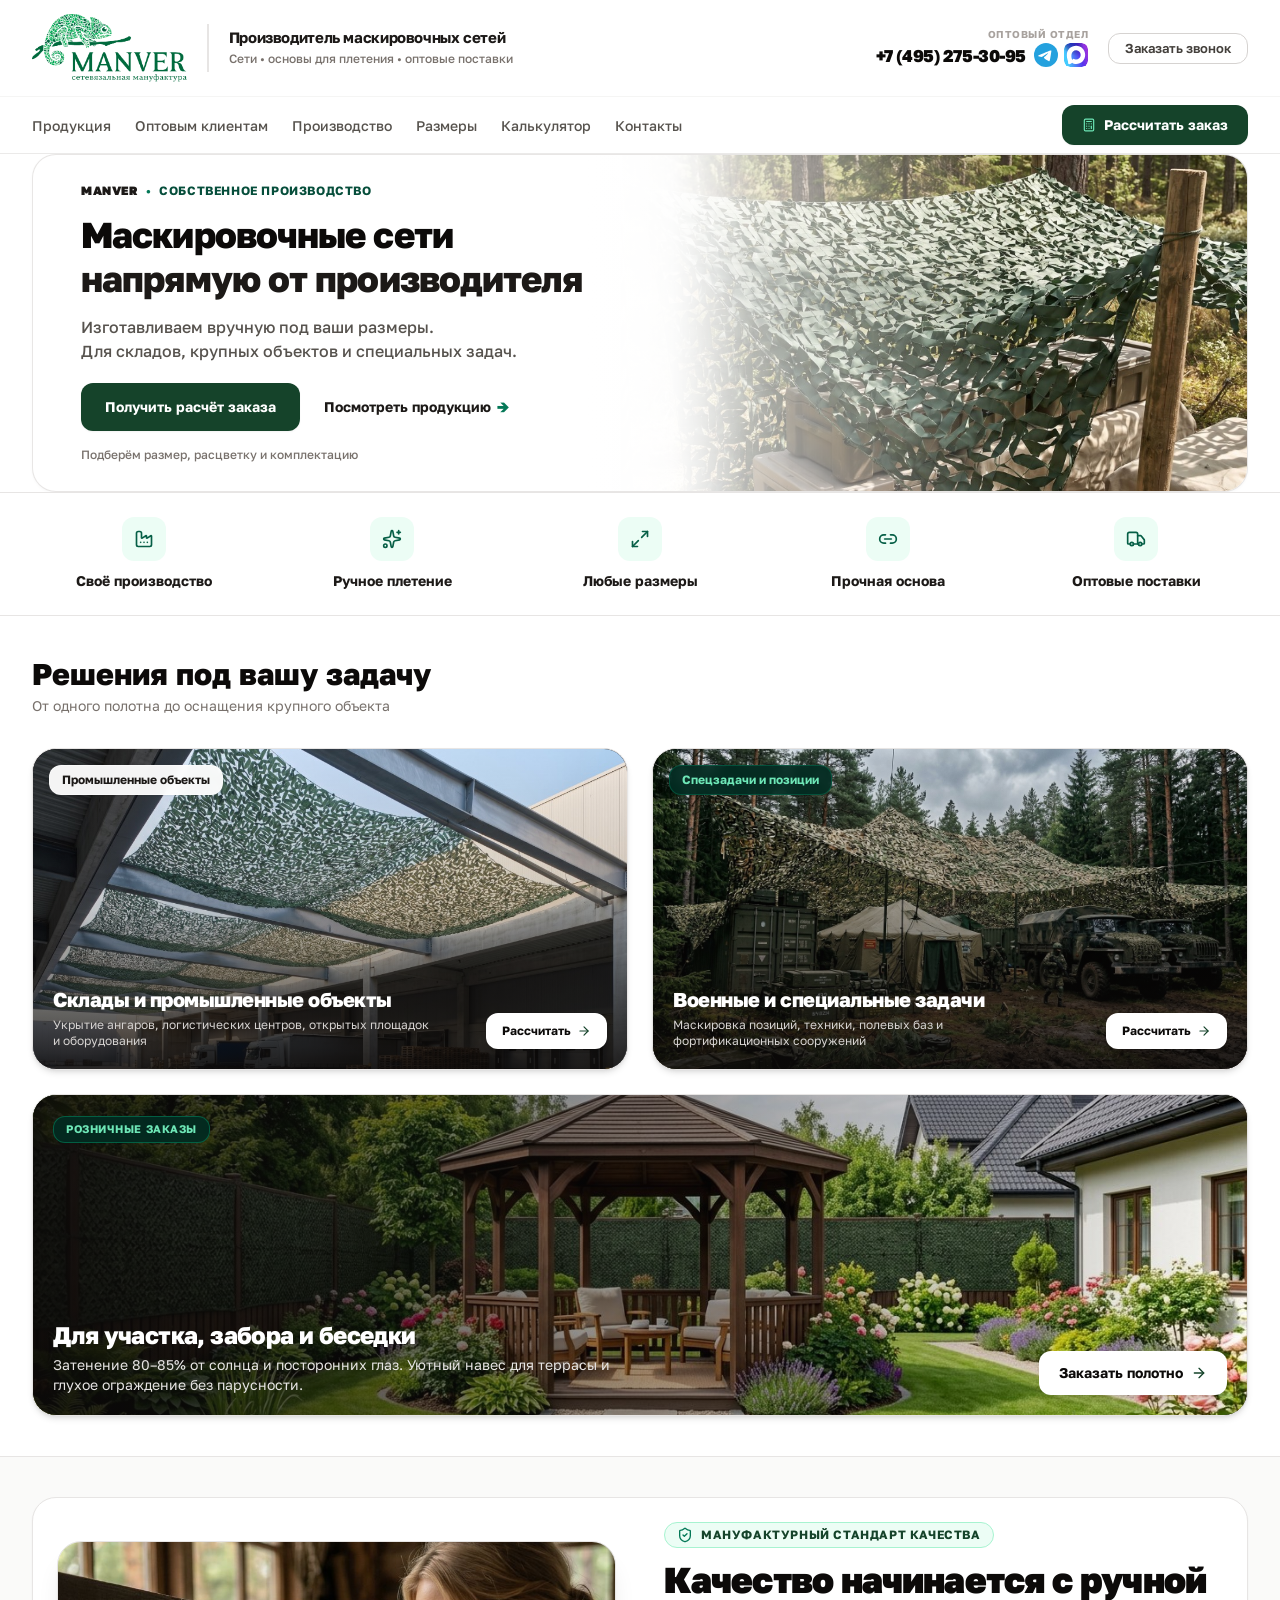
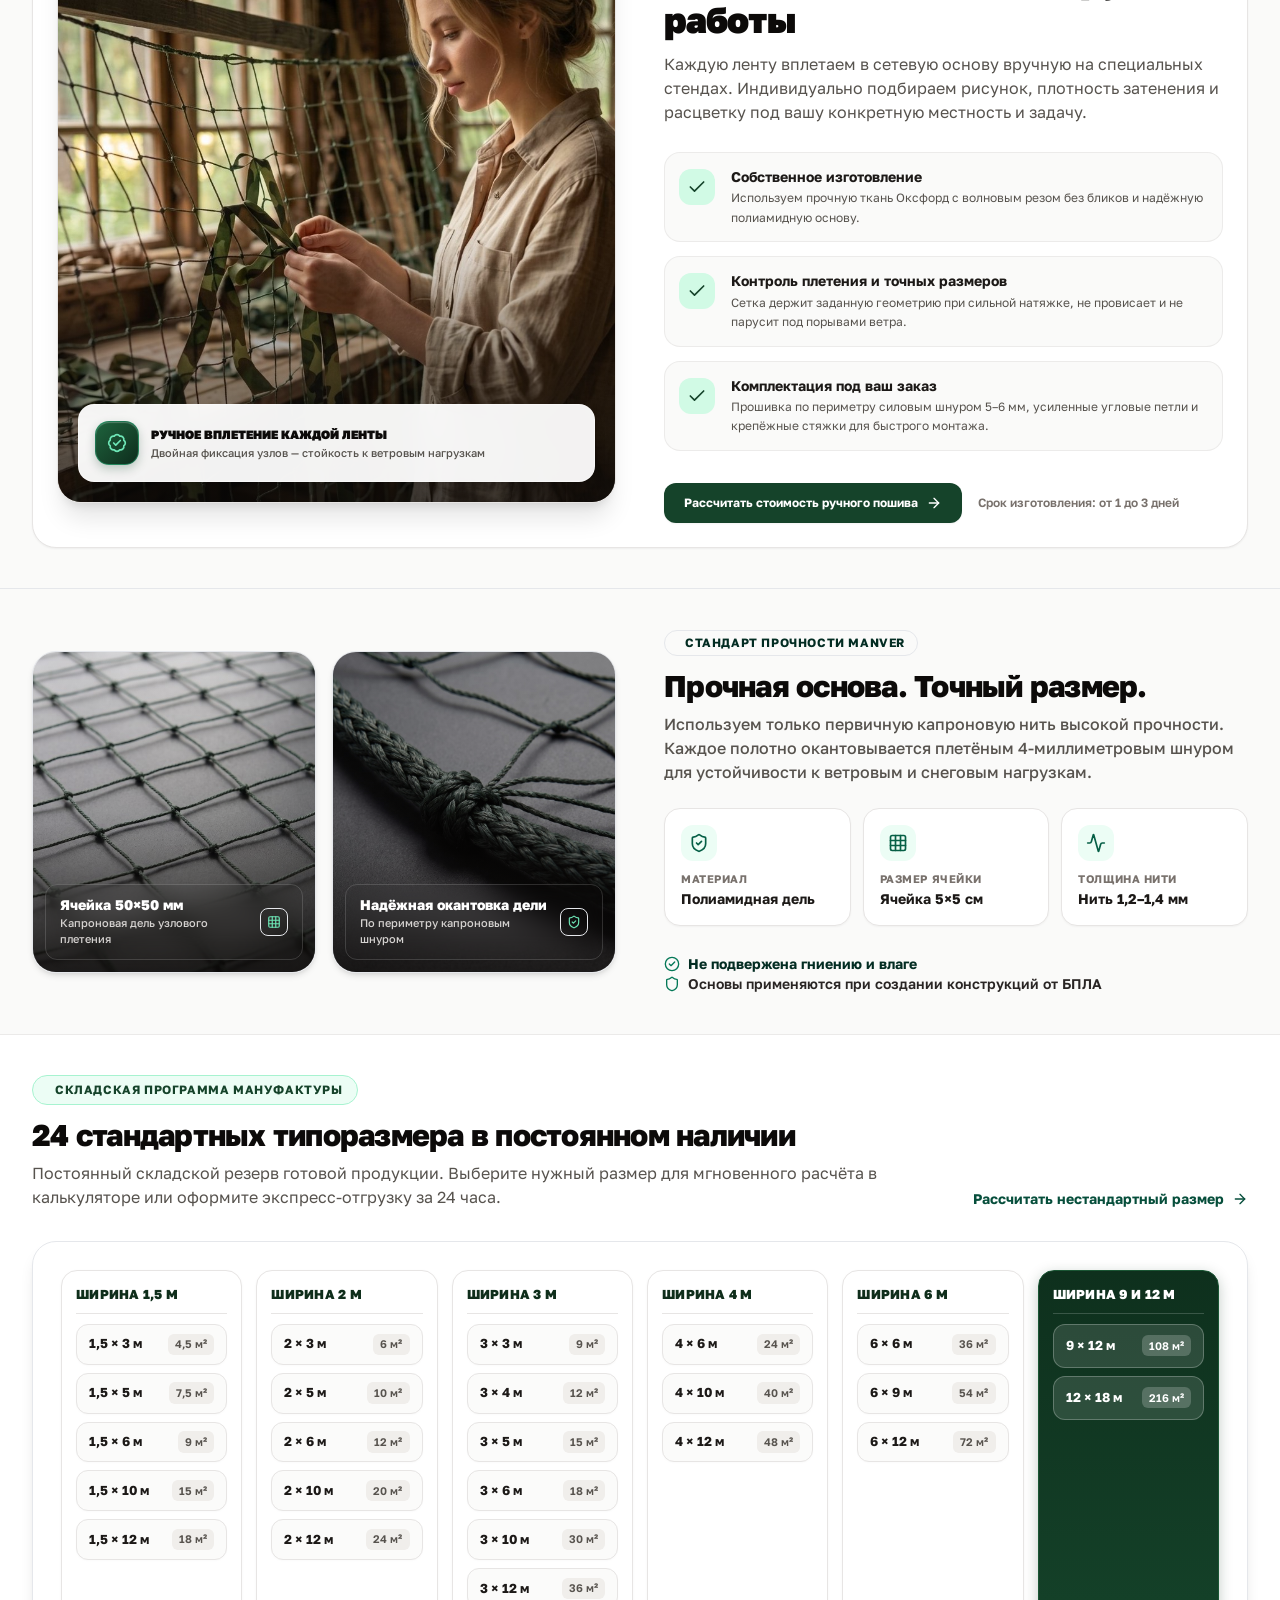
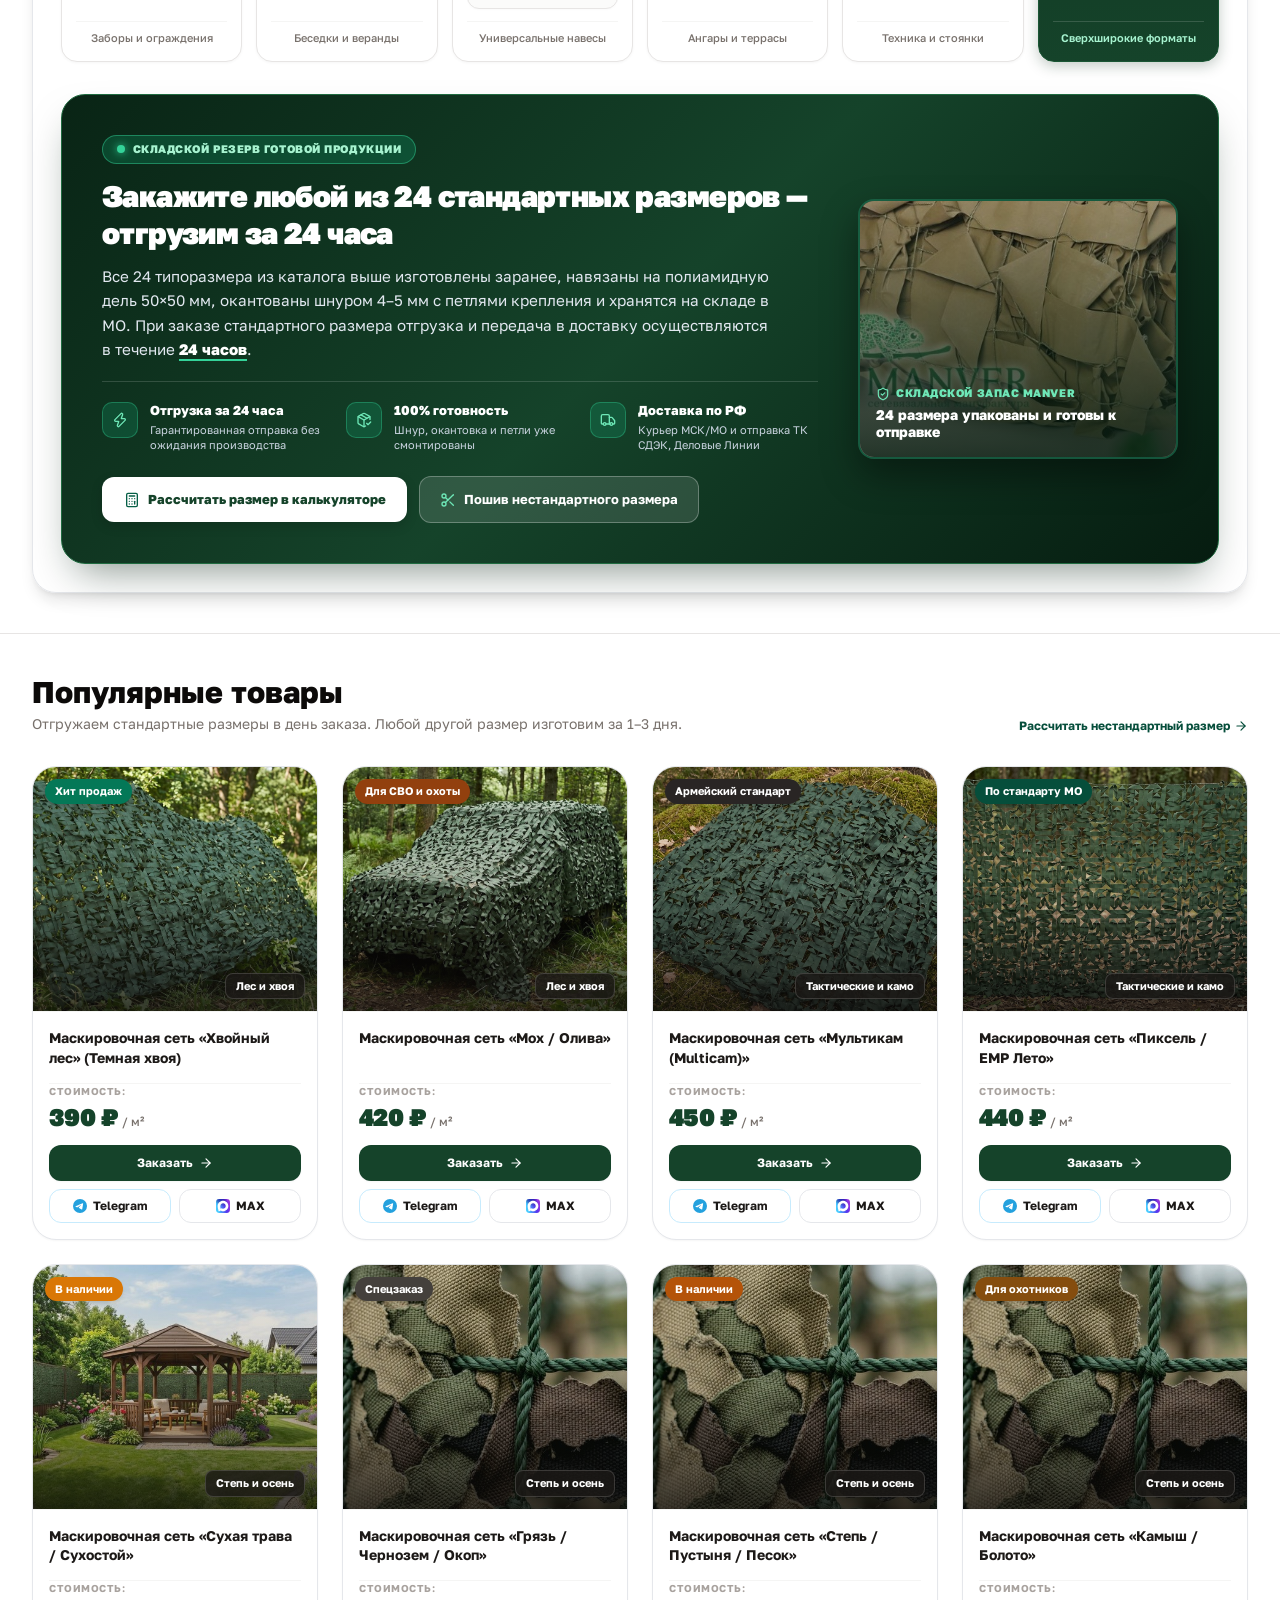
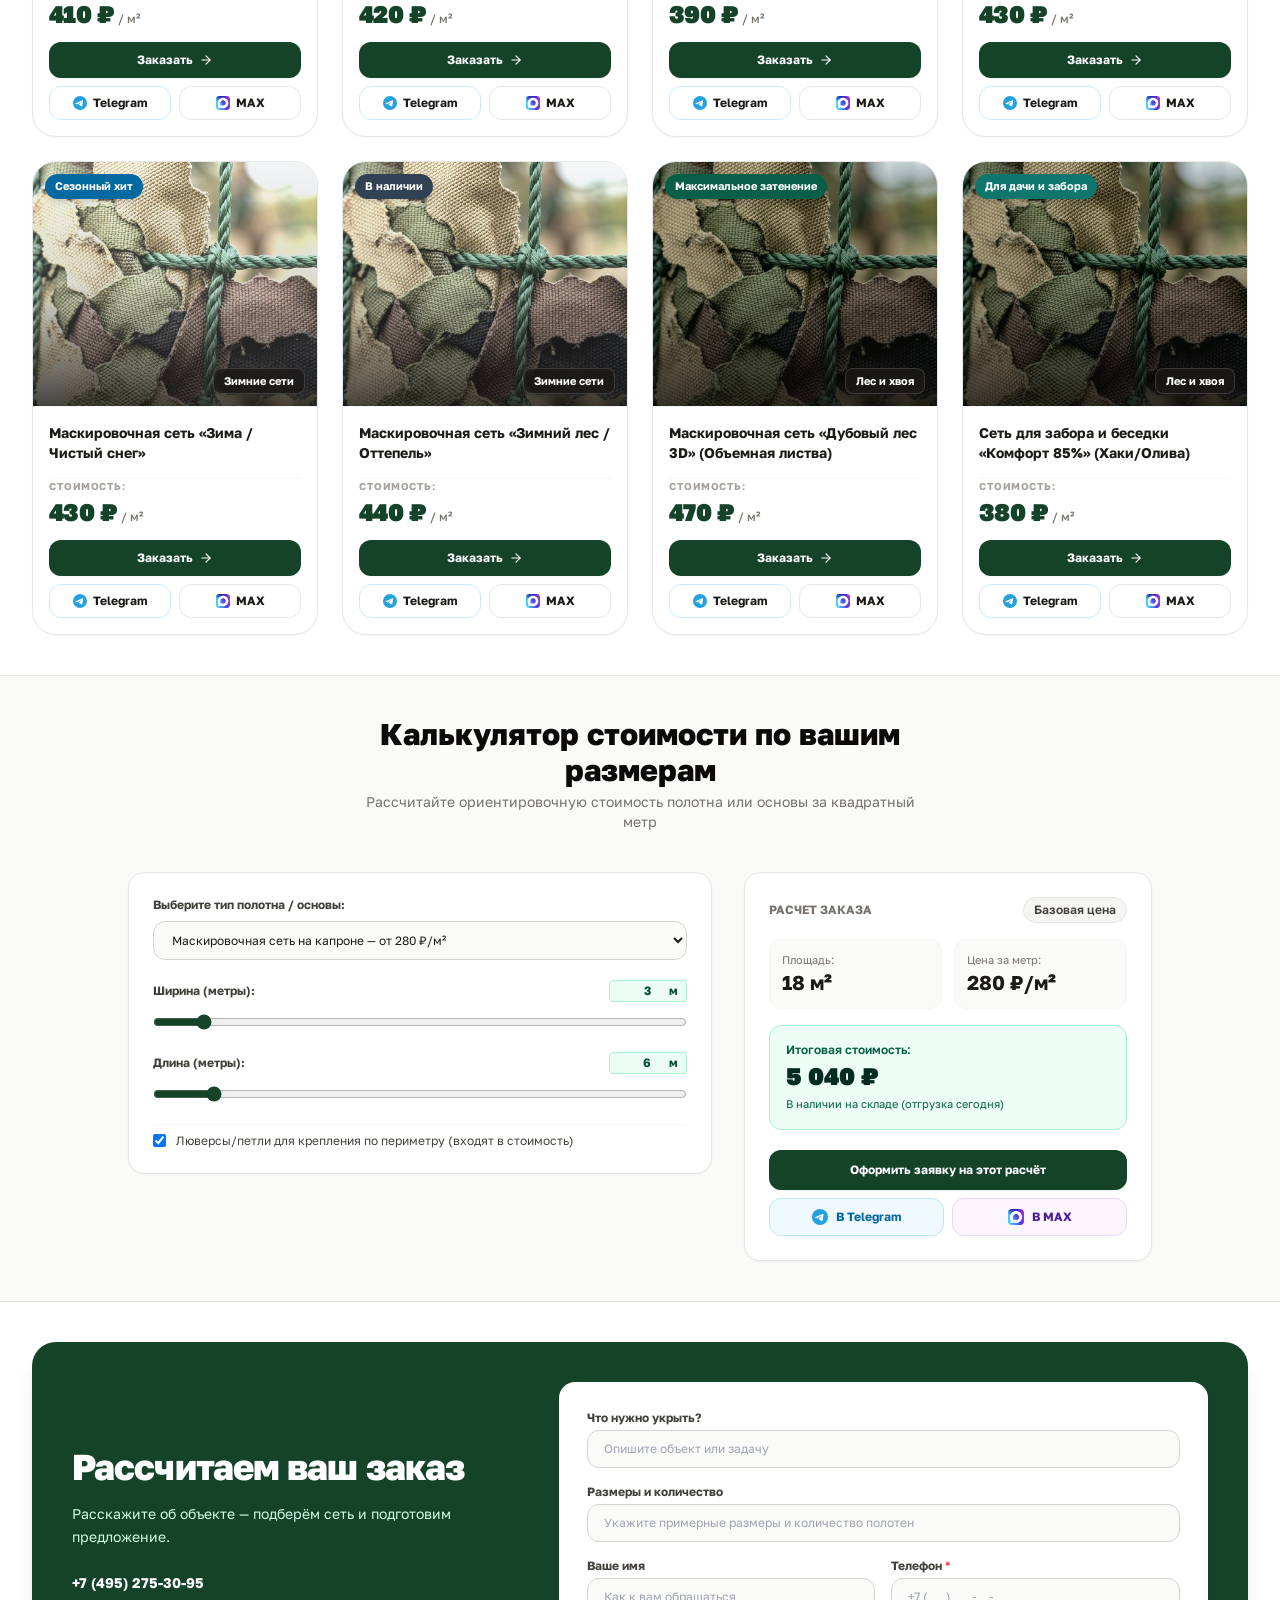
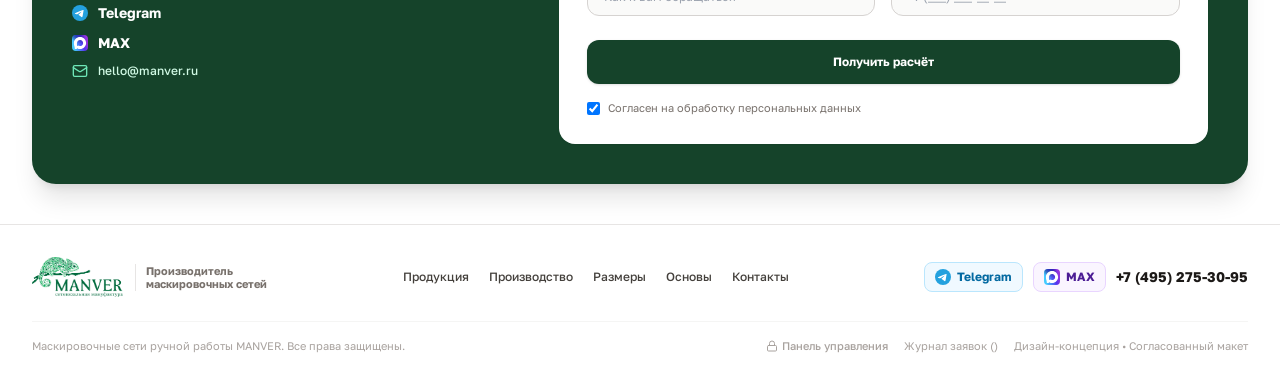
==== commit 22db73c4: "Add files via upload" ====
--- a/index.html
+++ b/index.html
@@ -202,9 +202,9 @@
 
           <!-- Кнопки: главное действие — заявка на расчет -->
           <div class="flex flex-col sm:flex-row items-stretch sm:items-center gap-3 sm:gap-4 pt-1">
-            <a href="#calculator" class="px-6 sm:px-7 py-3.5 rounded-xl bg-[#15432A] hover:bg-[#0F3B25] text-white font-bold text-sm shadow-sm hover:shadow-md transition text-center whitespace-nowrap active:scale-[0.98]">
+            <button type="button" onclick="openCallModal()" class="px-6 sm:px-7 py-3.5 rounded-xl bg-[#15432A] hover:bg-[#0F3B25] text-white font-bold text-sm shadow-sm hover:shadow-md transition text-center whitespace-nowrap active:scale-[0.98]">
               Получить расчёт заказа
-            </a>
+            </button>
 
             <a href="#catalog" class="text-sm font-bold text-stone-900 hover:text-[#15432A] transition flex items-center justify-center gap-1.5 py-3 px-2 group">
               <span>Посмотреть продукцию</span>
@@ -1092,31 +1092,25 @@
             </p>
 
             <div class="pt-2 space-y-2.5 text-xs">
-              <div class="flex items-center gap-2.5">
+              <a href="tel:+74952753095" class="flex items-center gap-2.5 hover:underline text-white font-bold text-sm">
                 <i data-lucide="phone" class="w-4 h-4 text-emerald-300 shrink-0"></i>
-                <a href="tel:+74952753095" class="hover:underline text-white font-bold text-sm">+7 (495) 275-30-95</a>
-              </div>
-              <div class="flex items-center gap-2.5">
+                <span>+7 (495) 275-30-95</span>
+              </a>
+              <a href="https://t.me/manver_nets" target="_blank" rel="noopener noreferrer" class="flex items-center gap-2.5 hover:underline text-white font-bold text-sm">
                 <svg class="w-4 h-4 shrink-0" viewBox="0 0 24 24" fill="none" xmlns="http://www.w3.org/2000/svg">
                   <circle cx="12" cy="12" r="12" fill="#24A1DE"/>
                   <path fill-rule="evenodd" clip-rule="evenodd" d="M5.4 12c3.4-1.5 5.7-2.5 6.9-3 3.3-1.4 4-1.6 4.5-1.6.1 0 .3 0 .4.1.1.1.2.2.2.4 0 .1 0 .3-.1.5-.2 1.9-1 6.5-1.4 8.6-.2.9-.5 1.2-.8 1.2-.7.1-1.2-.5-1.9-.9-1.1-.7-1.7-1.1-2.7-1.8-1.2-.8-.4-1.2.3-1.9.2-.2 3.2-3 3.3-3.2 0 0 0-.1-.1-.2-.1 0-.2 0-.2 0-.1 0-1.8 1.1-5.1 3.3-.5.3-.9.5-1.3.5-.4 0-1.3-.2-1.9-.4-.8-.2-1.3-.4-1.3-.8 0-.2.3-.4.9-.7z" fill="white"/>
                 </svg>
-                <a href="https://t.me/manver_nets" target="_blank" class="hover:underline text-white font-bold text-sm flex items-center gap-1">
-                  <span>Telegram: @manver_nets</span>
-                  <span class="text-[10px] bg-sky-500/30 text-sky-200 px-1.5 py-0.5 rounded ml-1">Быстрый ответ</span>
-                </a>
-              </div>
-              <div class="flex items-center gap-2.5">
+                <span>Telegram</span>
+              </a>
+              <a href="https://max.ru/u/manver" target="_blank" rel="noopener noreferrer" class="flex items-center gap-2.5 hover:underline text-white font-bold text-sm">
                 <img src="assets/images/max_messenger_logo.svg" alt="MAX" class="w-4 h-4 rounded-[4px] shrink-0">
-                <a href="https://max.ru/u/manver" target="_blank" class="hover:underline text-white font-bold text-sm flex items-center gap-1">
-                  <span>MAX: @manver</span>
-                  <span class="text-[10px] bg-purple-500/30 text-purple-200 px-1.5 py-0.5 rounded ml-1">Чат с фабрикой</span>
-                </a>
-              </div>
-              <div class="flex items-center gap-2.5">
+                <span>MAX</span>
+              </a>
+              <a href="mailto:hello@manver.ru" class="flex items-center gap-2.5 hover:underline text-emerald-100 font-medium">
                 <i data-lucide="mail" class="w-4 h-4 text-emerald-300 shrink-0"></i>
-                <a href="mailto:hello@manver.ru" class="hover:underline text-emerald-100 font-medium">hello@manver.ru</a>
-              </div>
+                <span>hello@manver.ru</span>
+              </a>
             </div>
           </div>
 
--- a/css/styles.css
+++ b/css/styles.css
@@ -546,12 +546,21 @@
     padding: 2.25rem 2rem;
   }
 }
+
+.banner-24h-row {
+  display: flex !important;
+  flex-direction: column !important;
+  gap: 1.75rem !important;
+}
+.banner-24h-col-media {
+  width: 100% !important;
+}
+
 @media (min-width: 1024px) {
   .banner-24h {
     padding: 2.5rem;
   }
   .banner-24h-row {
-    display: flex !important;
     flex-direction: row !important;
     align-items: center !important;
     justify-content: space-between !important;
@@ -676,9 +685,15 @@
 /* Кнопки баннера */
 .banner-actions {
   display: flex;
-  flex-wrap: wrap;
-  align-items: center;
+  flex-direction: column;
   gap: 0.75rem;
+}
+@media (min-width: 640px) {
+  .banner-actions {
+    flex-direction: row;
+    flex-wrap: wrap;
+    align-items: center;
+  }
 }
 .banner-btn-calc {
   background-color: #ffffff !important;
@@ -689,10 +704,18 @@
   border-radius: 0.75rem;
   display: inline-flex;
   align-items: center;
+  justify-content: center;
   gap: 0.5rem;
   box-shadow: 0 4px 12px rgba(0, 0, 0, 0.15);
   transition: all 0.18s ease;
   text-decoration: none;
+  width: 100%;
+}
+@media (min-width: 640px) {
+  .banner-btn-calc {
+    width: auto;
+    justify-content: flex-start;
+  }
 }
 .banner-btn-calc:hover {
   background-color: #ecfdf5 !important;
@@ -709,9 +732,17 @@
   border-radius: 0.75rem;
   display: inline-flex;
   align-items: center;
+  justify-content: center;
   gap: 0.5rem;
   transition: all 0.18s ease;
   text-decoration: none;
+  width: 100%;
+}
+@media (min-width: 640px) {
+  .banner-btn-order {
+    width: auto;
+    justify-content: flex-start;
+  }
 }
 .banner-btn-order:hover {
   background-color: rgba(255, 255, 255, 0.22) !important;
--- a/styles.css
+++ b/styles.css
@@ -546,12 +546,21 @@
     padding: 2.25rem 2rem;
   }
 }
+
+.banner-24h-row {
+  display: flex !important;
+  flex-direction: column !important;
+  gap: 1.75rem !important;
+}
+.banner-24h-col-media {
+  width: 100% !important;
+}
+
 @media (min-width: 1024px) {
   .banner-24h {
     padding: 2.5rem;
   }
   .banner-24h-row {
-    display: flex !important;
     flex-direction: row !important;
     align-items: center !important;
     justify-content: space-between !important;
@@ -676,9 +685,15 @@
 /* Кнопки баннера */
 .banner-actions {
   display: flex;
-  flex-wrap: wrap;
-  align-items: center;
+  flex-direction: column;
   gap: 0.75rem;
+}
+@media (min-width: 640px) {
+  .banner-actions {
+    flex-direction: row;
+    flex-wrap: wrap;
+    align-items: center;
+  }
 }
 .banner-btn-calc {
   background-color: #ffffff !important;
@@ -689,10 +704,18 @@
   border-radius: 0.75rem;
   display: inline-flex;
   align-items: center;
+  justify-content: center;
   gap: 0.5rem;
   box-shadow: 0 4px 12px rgba(0, 0, 0, 0.15);
   transition: all 0.18s ease;
   text-decoration: none;
+  width: 100%;
+}
+@media (min-width: 640px) {
+  .banner-btn-calc {
+    width: auto;
+    justify-content: flex-start;
+  }
 }
 .banner-btn-calc:hover {
   background-color: #ecfdf5 !important;
@@ -709,9 +732,17 @@
   border-radius: 0.75rem;
   display: inline-flex;
   align-items: center;
+  justify-content: center;
   gap: 0.5rem;
   transition: all 0.18s ease;
   text-decoration: none;
+  width: 100%;
+}
+@media (min-width: 640px) {
+  .banner-btn-order {
+    width: auto;
+    justify-content: flex-start;
+  }
 }
 .banner-btn-order:hover {
   background-color: rgba(255, 255, 255, 0.22) !important;
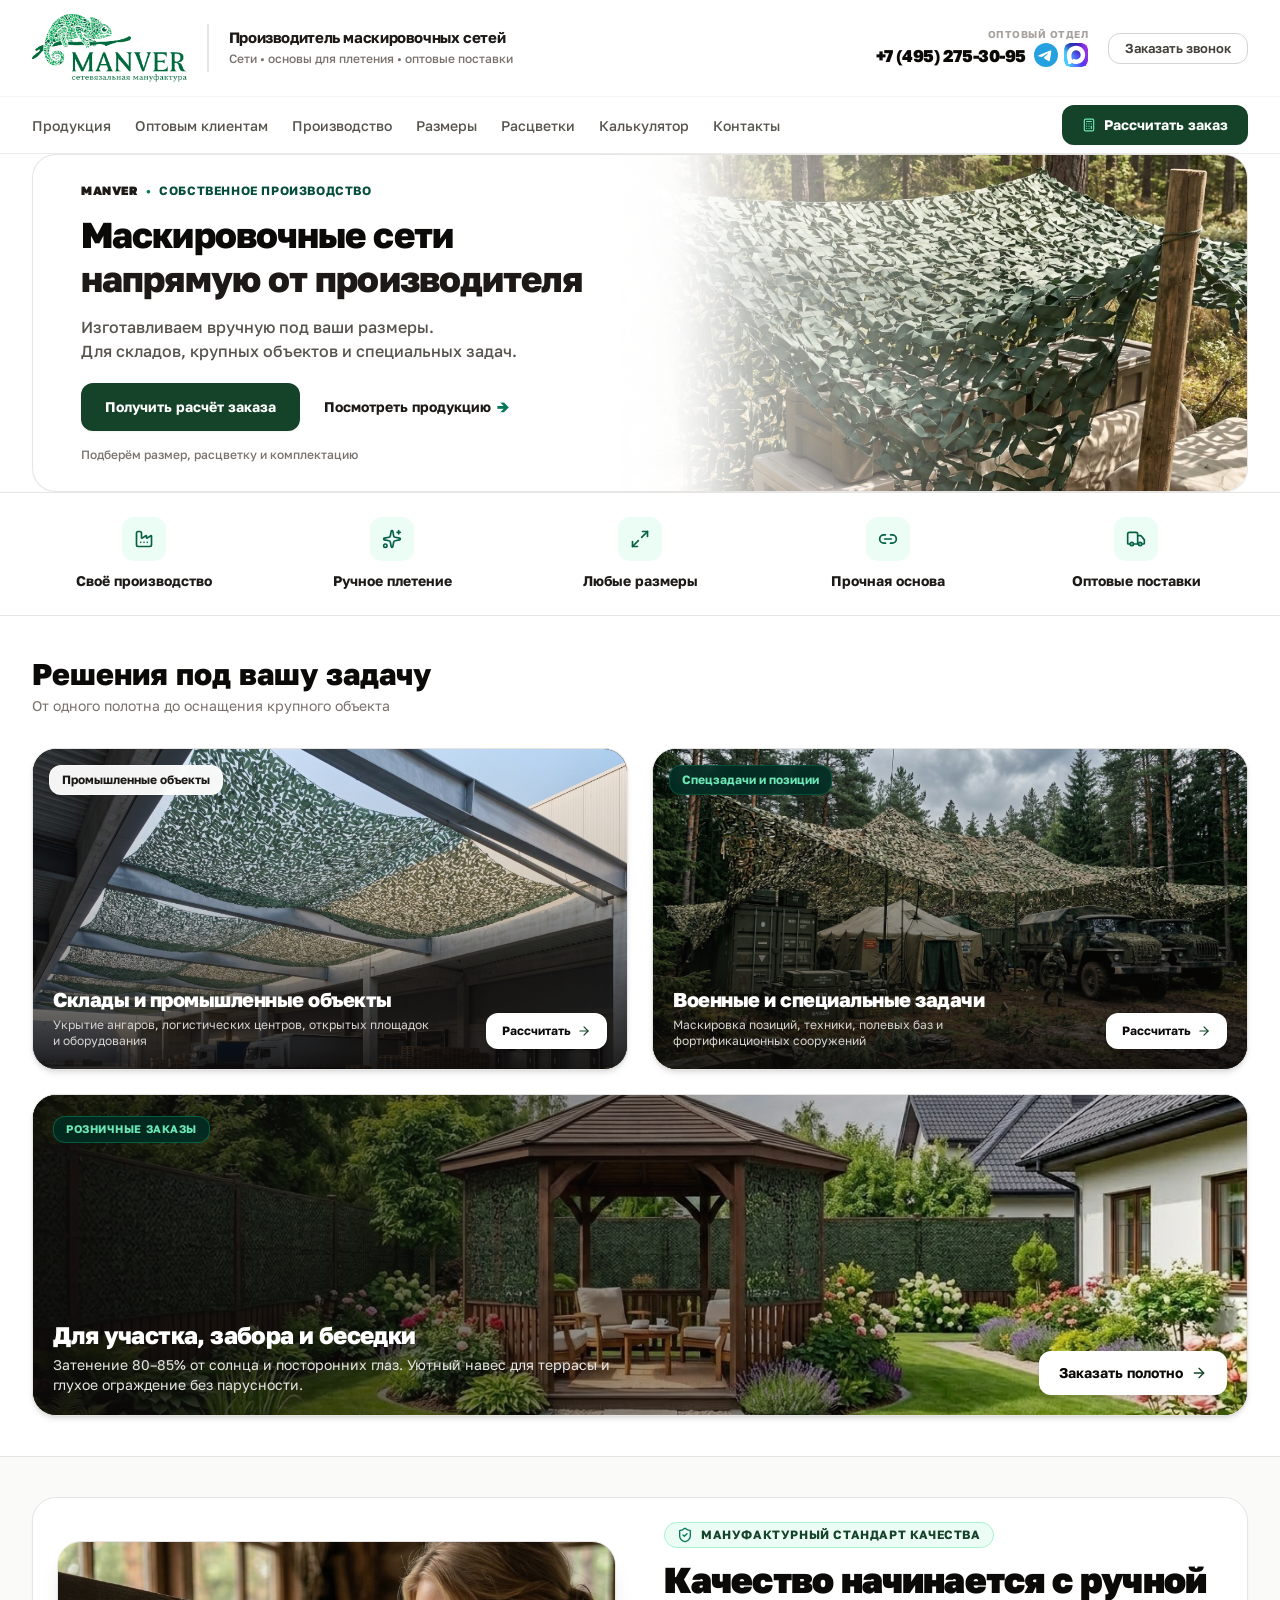
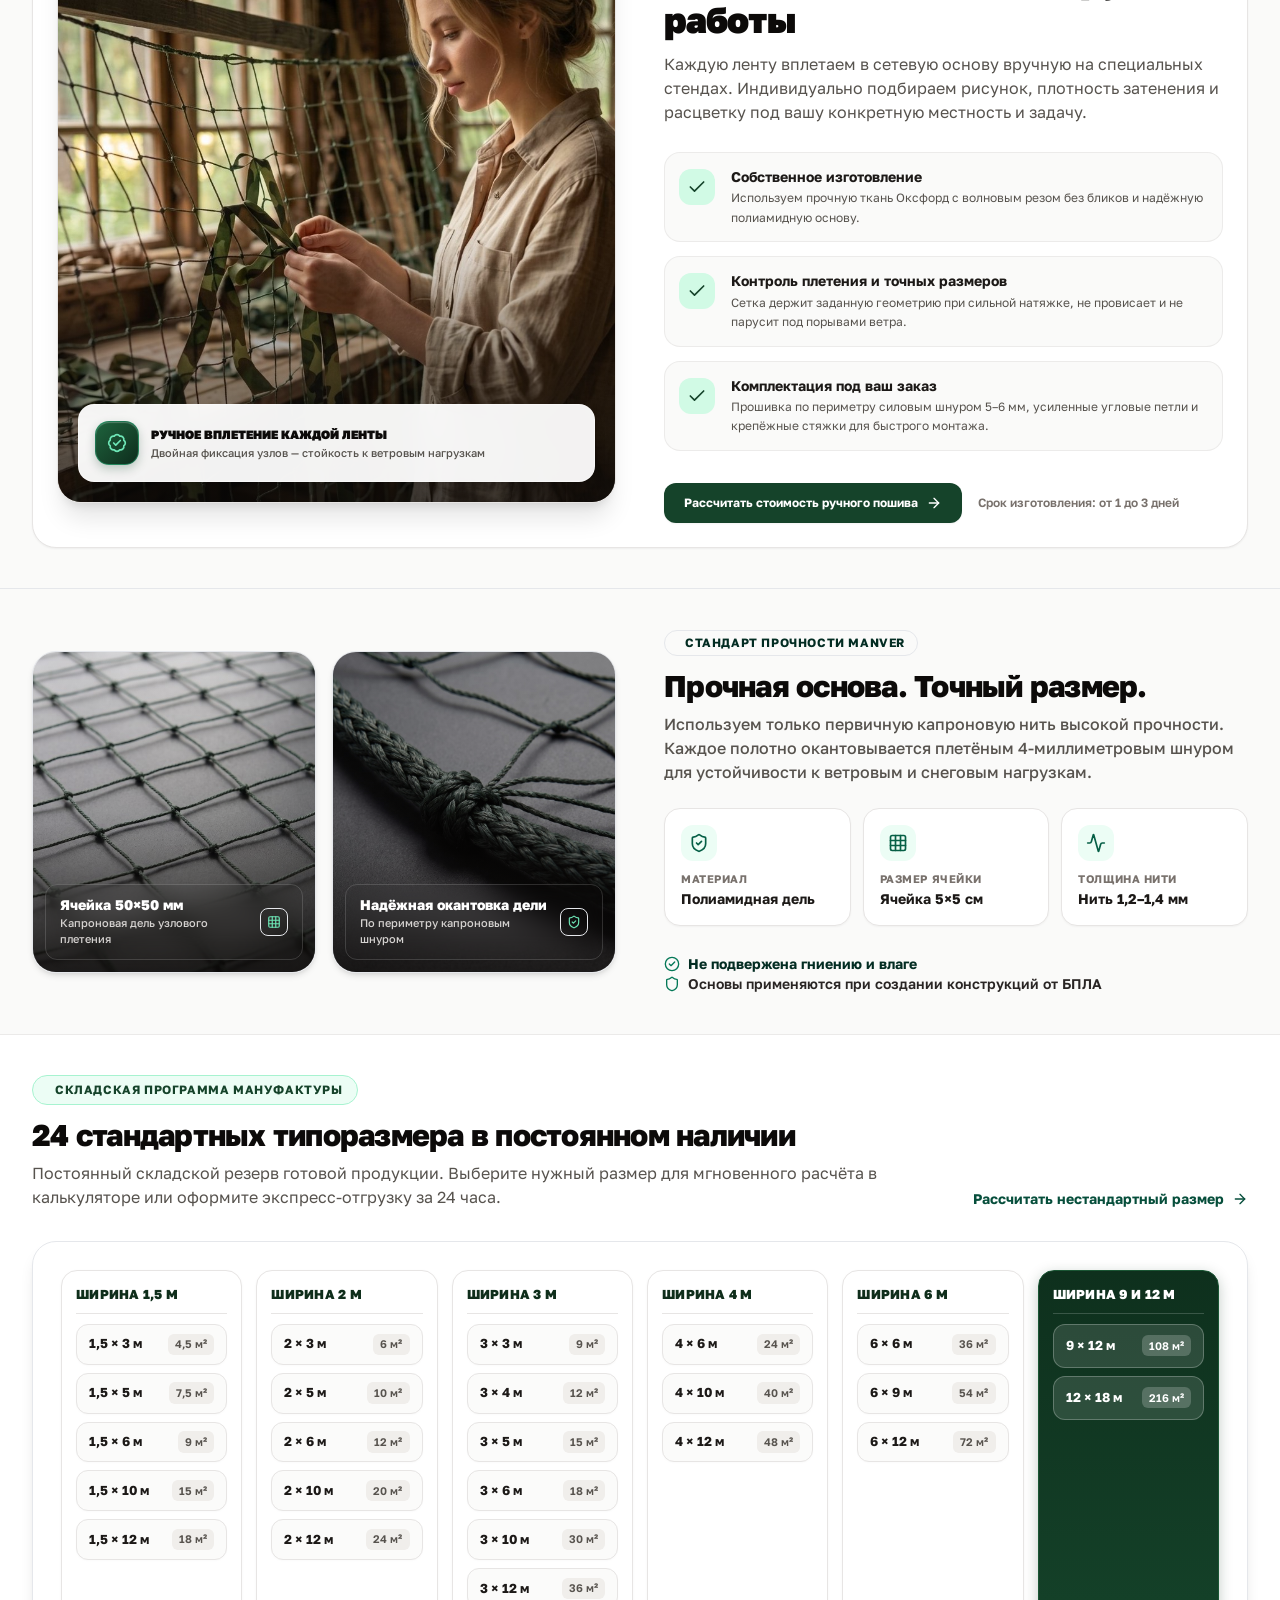
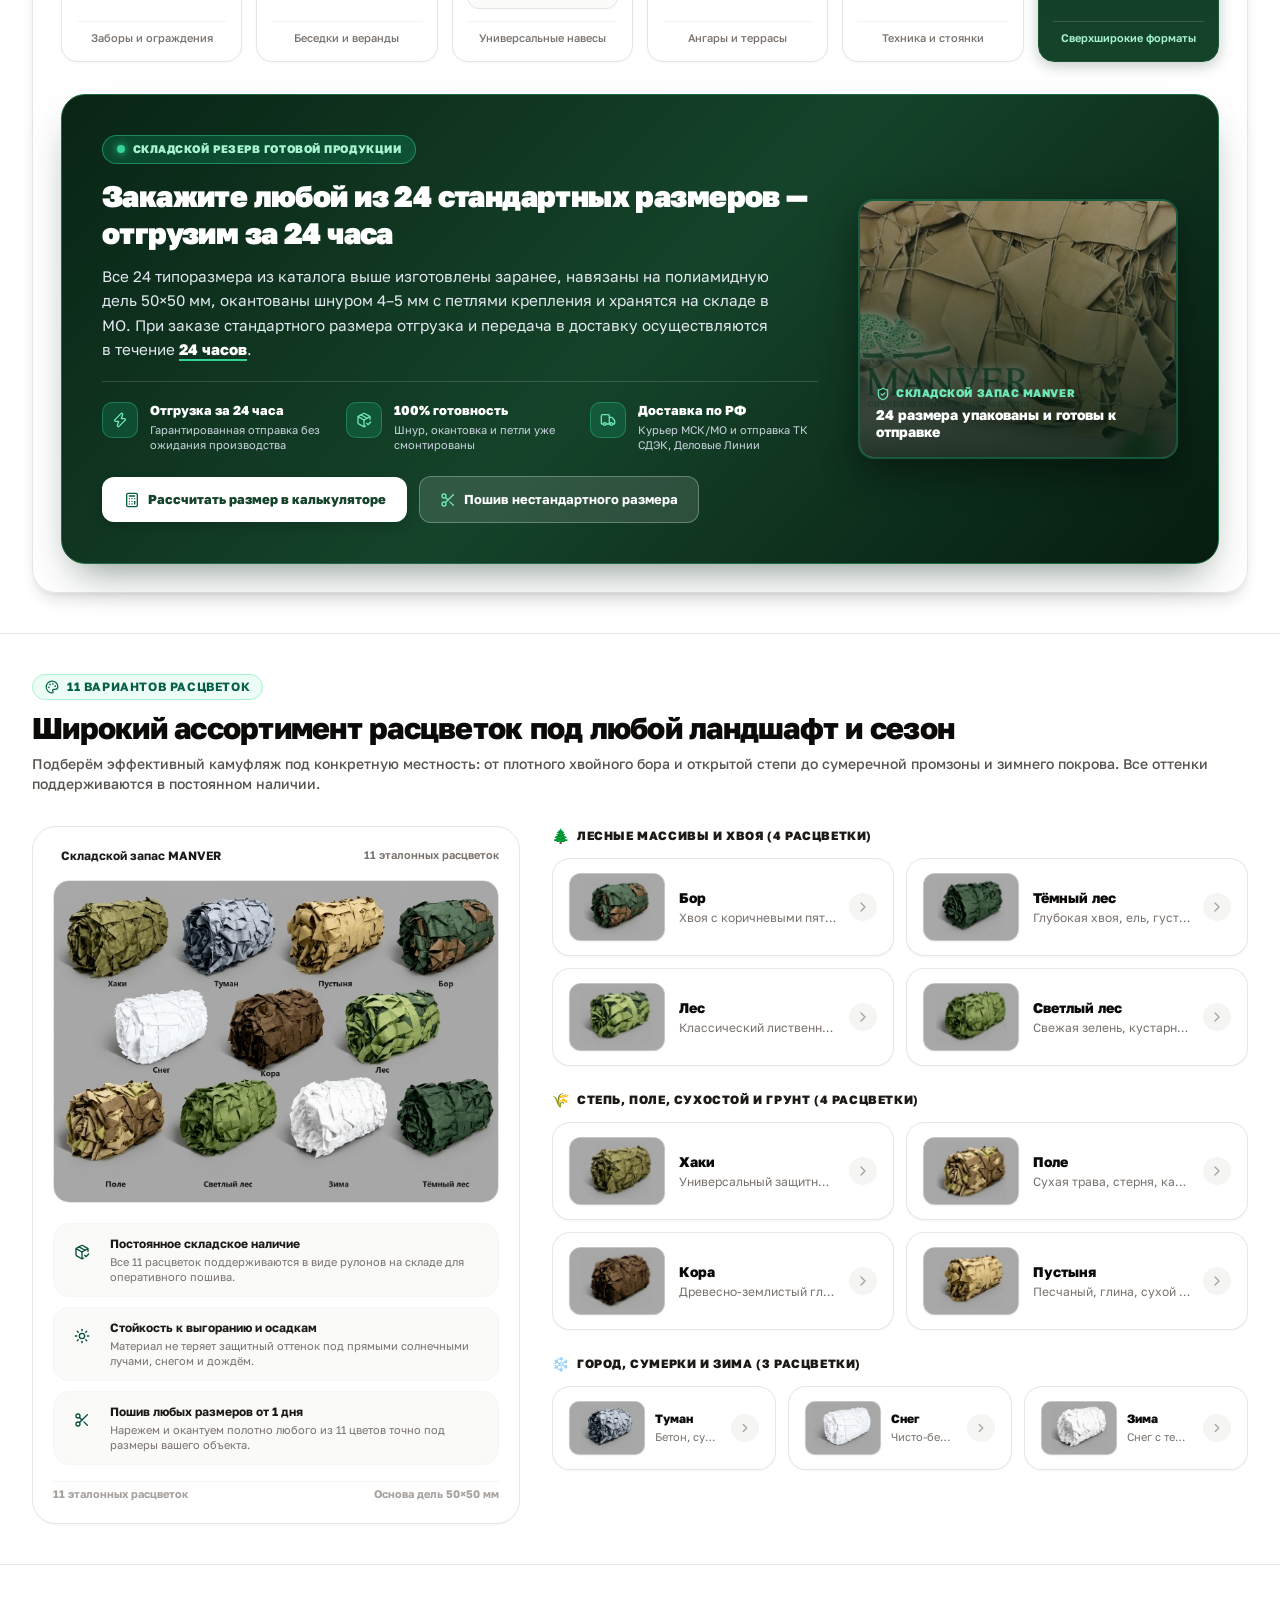
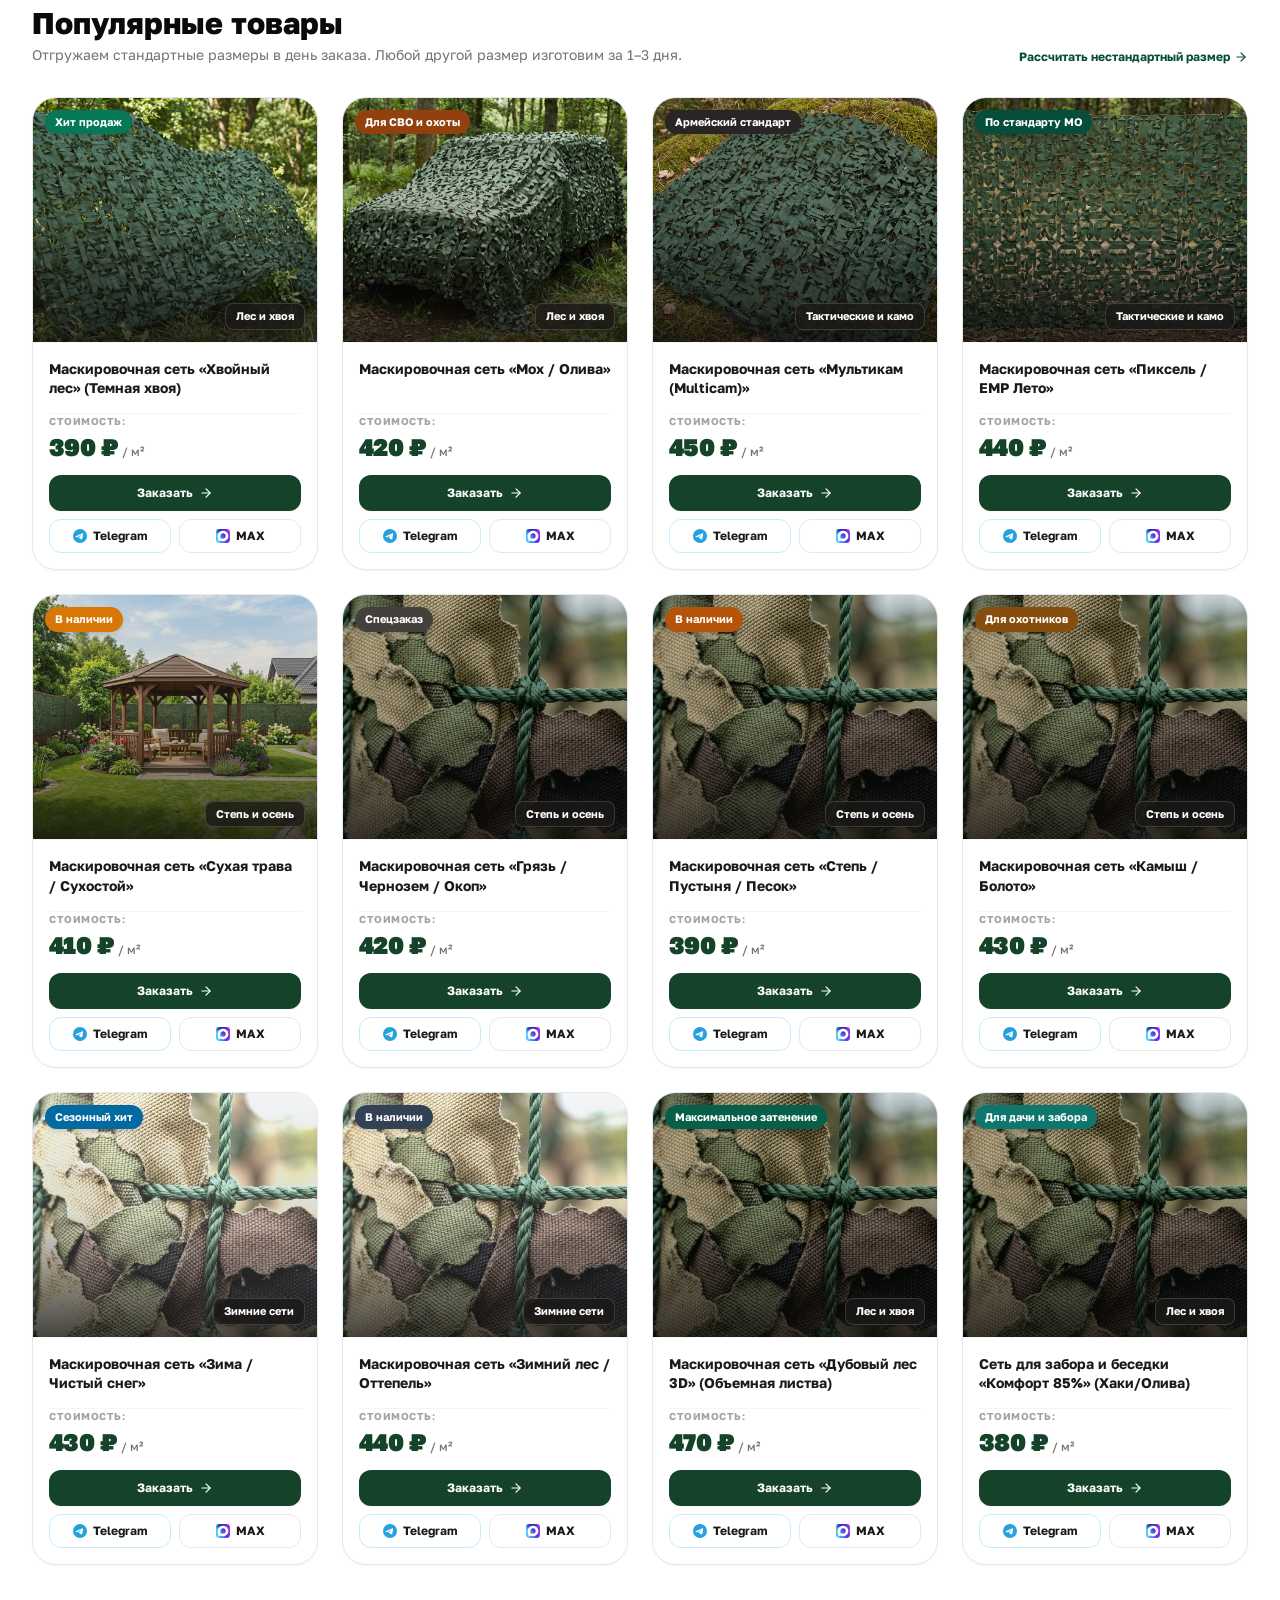
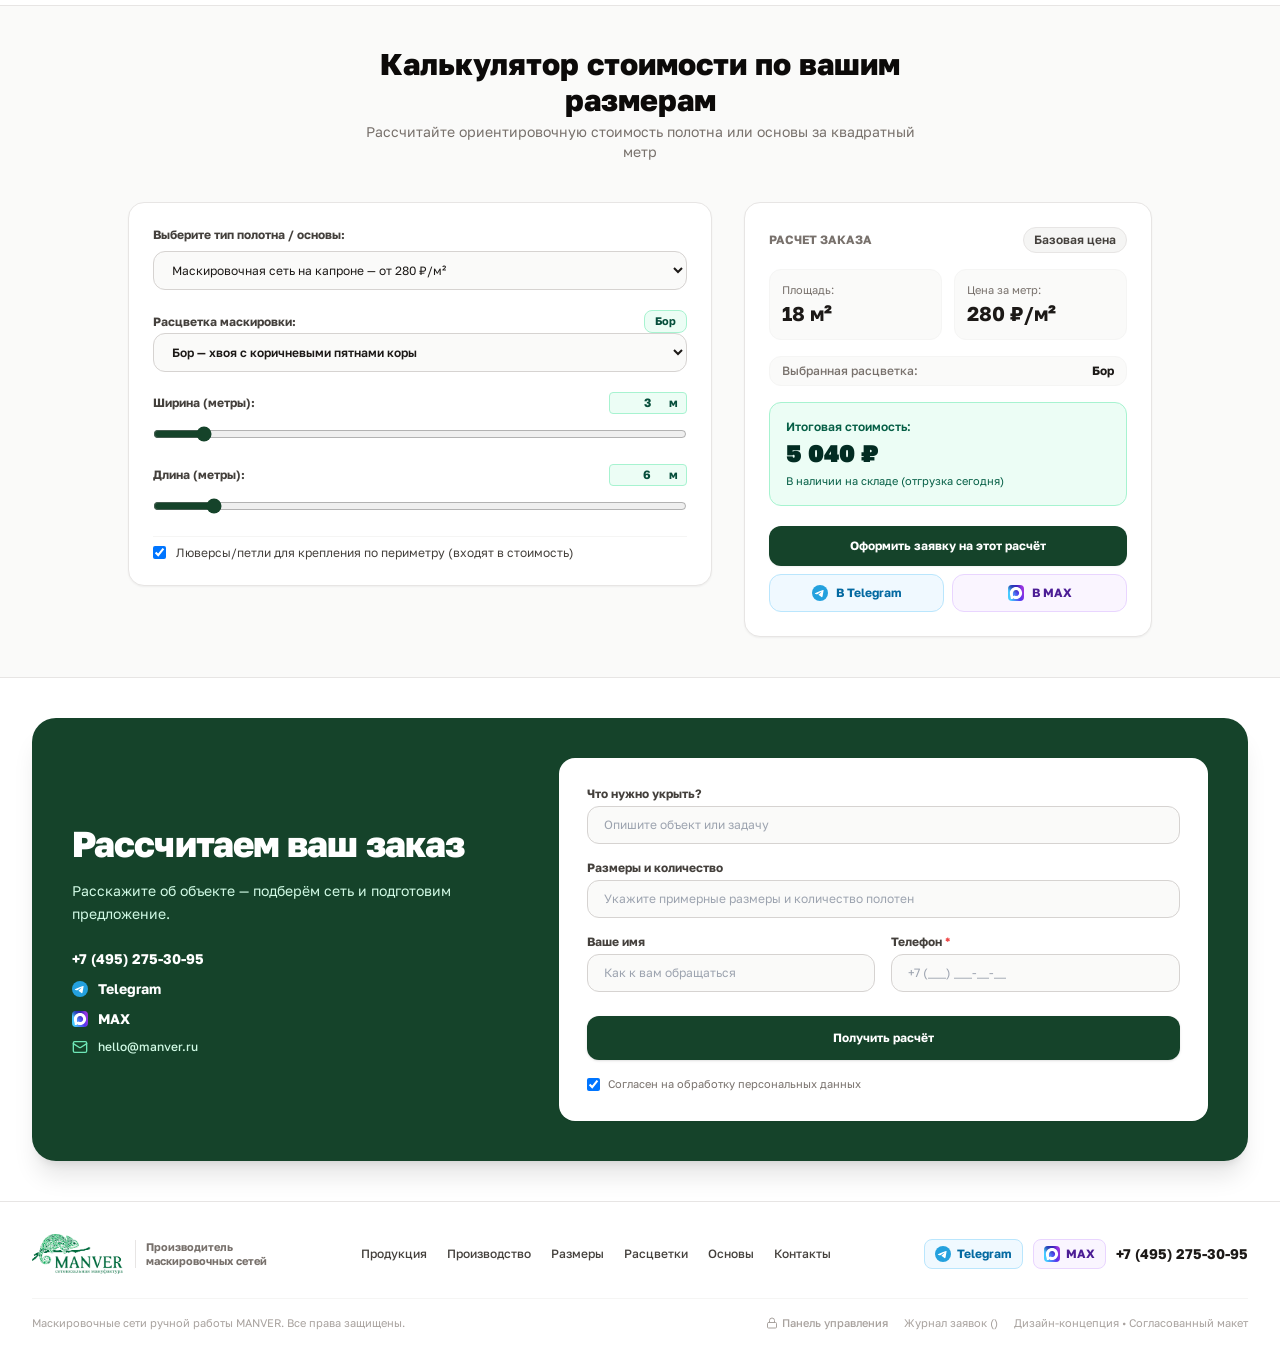
==== commit a9967e3e: "Add files via upload" ====
--- a/index.html
+++ b/index.html
@@ -115,6 +115,7 @@
           <a href="#solutions" class="hover:text-stone-950 hover:font-semibold transition py-1">Оптовым клиентам</a>
           <a href="#quality" class="hover:text-stone-950 hover:font-semibold transition py-1">Производство</a>
           <a href="#sizes" class="hover:text-stone-950 hover:font-semibold transition py-1">Размеры</a>
+          <a href="#colors" class="hover:text-stone-950 hover:font-semibold transition py-1">Расцветки</a>
           <a href="#calculator" class="hover:text-stone-950 hover:font-semibold transition py-1">Калькулятор</a>
           <a href="#contacts" class="hover:text-stone-950 hover:font-semibold transition py-1">Контакты</a>
         </nav>
@@ -134,6 +135,7 @@
       <a href="#solutions" class="block py-2.5 text-stone-800 font-semibold border-b border-stone-100">Оптовым клиентам</a>
       <a href="#quality" class="block py-2.5 text-stone-800 font-semibold border-b border-stone-100">Производство</a>
       <a href="#sizes" class="block py-2.5 text-stone-800 font-semibold border-b border-stone-100">24 типоразмера</a>
+      <a href="#colors" class="block py-2.5 text-stone-800 font-semibold border-b border-stone-100">11 расцветок</a>
       <a href="#calculator" class="block py-2.5 text-stone-800 font-semibold border-b border-stone-100">Калькулятор заказа</a>
       <a href="#contacts" class="block py-2.5 text-stone-800 font-semibold">Контакты</a>
       <div class="pt-3 border-t border-stone-200 flex flex-col gap-2.5">
@@ -931,6 +933,274 @@
   </section>
 
   <!-- ============================================================ -->
+  <!-- РАЗДЕЛ: ШИРОКИЙ АССОРТИМЕНТ РАСЦВЕТОК (11 ВАРИАНТОВ) -->
+  <!-- ============================================================ -->
+  <section id="colors" class="landing-section bg-[#FBFBFA] border-t border-stone-200">
+    <div class="max-w-7xl mx-auto px-4 sm:px-6 lg:px-8">
+      
+      <!-- Заголовок раздела -->
+      <div class="flex flex-col md:flex-row md:items-end justify-between gap-4 mb-8 sm:mb-10">
+        <div>
+          <div class="inline-flex items-center gap-2 px-3 py-1 rounded-full bg-emerald-50 border border-emerald-200 text-emerald-800 text-xs font-bold uppercase tracking-wider mb-2.5">
+            <i data-lucide="palette" class="w-3.5 h-3.5"></i>
+            <span>11 вариантов расцветок</span>
+          </div>
+          <h2 class="text-2xl sm:text-3xl lg:text-4xl font-extrabold text-stone-950 tracking-tight">
+            Широкий ассортимент расцветок под любой ландшафт и сезон
+          </h2>
+          <p class="text-stone-600 text-xs sm:text-sm mt-2 max-w-2xl font-medium leading-relaxed">
+            Подберём эффективный камуфляж под конкретную местность: от плотного хвойного бора и открытой степи до сумеречной промзоны и зимнего покрова. Все оттенки поддерживаются в постоянном наличии.
+          </p>
+        </div>
+        <a href="#calculator" class="hidden sm:inline-flex items-center gap-2 px-4 py-2.5 rounded-xl bg-white border border-stone-300 hover:border-emerald-800 text-stone-700 hover:text-emerald-950 text-xs font-bold shadow-2xs hover:shadow transition shrink-0 active:scale-[0.98]">
+          <i data-lucide="calculator" class="w-3.5 h-3.5 text-emerald-700"></i>
+          <span>Подобрать цвет в калькуляторе</span>
+          <span>→</span>
+        </a>
+      </div>
+
+      <!-- Основная композиция: Студийный шоукейс + Интерактивная витрина 11 цветов -->
+      <div class="grid grid-cols-1 lg:grid-cols-12 gap-8 items-start">
+        
+        <!-- Левая колонка: Студийная фотография и параметры производства (5 колонок) -->
+        <div class="lg:col-span-5 bg-white rounded-3xl p-5 border border-stone-200/90 shadow-xs flex flex-col gap-4">
+          <div class="flex items-center justify-between px-1">
+            <span class="text-xs font-bold text-stone-900 flex items-center gap-2">
+              <span class="w-2 h-2 rounded-full bg-emerald-500 animate-pulse"></span>
+              Складской запас MANVER
+            </span>
+            <span class="text-[11px] font-semibold text-stone-500">11 эталонных расцветок</span>
+          </div>
+
+          <div class="rounded-2xl overflow-hidden bg-stone-100 border border-stone-200/60 group shadow-2xs">
+            <img src="assets/images/camo_colors_palette_clean.jpg" alt="11 эталонных расцветок маскировочных сетей MANVER" class="w-full h-auto object-cover transform group-hover:scale-[1.02] transition duration-500">
+          </div>
+
+          <div class="space-y-2.5 pt-1">
+            <div class="flex items-start gap-3 p-3 rounded-2xl bg-stone-50 border border-stone-100">
+              <div class="w-8 h-8 rounded-xl bg-emerald-100/70 text-emerald-900 flex items-center justify-center shrink-0">
+                <i data-lucide="package-check" class="w-4 h-4"></i>
+              </div>
+              <div>
+                <h4 class="text-xs font-bold text-stone-900">Постоянное складское наличие</h4>
+                <p class="text-[11px] text-stone-500 leading-snug mt-0.5">Все 11 расцветок поддерживаются в виде рулонов на складе для оперативного пошива.</p>
+              </div>
+            </div>
+
+            <div class="flex items-start gap-3 p-3 rounded-2xl bg-stone-50 border border-stone-100">
+              <div class="w-8 h-8 rounded-xl bg-emerald-100/70 text-emerald-900 flex items-center justify-center shrink-0">
+                <i data-lucide="sun" class="w-4 h-4"></i>
+              </div>
+              <div>
+                <h4 class="text-xs font-bold text-stone-900">Стойкость к выгоранию и осадкам</h4>
+                <p class="text-[11px] text-stone-500 leading-snug mt-0.5">Материал не теряет защитный оттенок под прямыми солнечными лучами, снегом и дождём.</p>
+              </div>
+            </div>
+
+            <div class="flex items-start gap-3 p-3 rounded-2xl bg-stone-50 border border-stone-100">
+              <div class="w-8 h-8 rounded-xl bg-emerald-100/70 text-emerald-900 flex items-center justify-center shrink-0">
+                <i data-lucide="scissors" class="w-4 h-4"></i>
+              </div>
+              <div>
+                <h4 class="text-xs font-bold text-stone-900">Пошив любых размеров от 1 дня</h4>
+                <p class="text-[11px] text-stone-500 leading-snug mt-0.5">Нарежем и окантуем полотно любого из 11 цветов точно под размеры вашего объекта.</p>
+              </div>
+            </div>
+          </div>
+
+          <div class="flex items-center justify-between text-[11px] font-bold text-stone-400 px-1 pt-1 border-t border-stone-100">
+            <span>11 эталонных расцветок</span>
+            <span>Основа дель 50×50 мм</span>
+          </div>
+        </div>
+
+        <!-- Правая колонка: 11 расцветок по типам местности (7 колонок) -->
+        <div class="lg:col-span-7 space-y-6">
+          
+          <!-- Группа 1: Хвоя и лес -->
+          <div>
+            <div class="flex items-center gap-2 mb-3">
+              <span class="text-emerald-800 text-sm">🌲</span>
+              <h3 class="text-xs font-extrabold text-stone-900 uppercase tracking-wider">Лесные массивы и хвоя (4 расцветки)</h3>
+            </div>
+            <div class="grid grid-cols-1 sm:grid-cols-2 gap-3">
+              
+              <div onclick="selectColor('Бор')" class="camo-color-card group">
+                <div class="flex items-center gap-3.5 min-w-0">
+                  <img src="assets/images/colors/camo_color_4_bor.jpg" alt="Бор" class="camo-thumb-img">
+                  <div class="min-w-0">
+                    <span class="text-sm sm:text-[15px] font-extrabold text-stone-950 group-hover:text-emerald-950 transition-colors block">Бор</span>
+                    <p class="text-xs text-stone-500 truncate mt-0.5">Хвоя с коричневыми пятнами коры</p>
+                  </div>
+                </div>
+                <div class="camo-arrow-btn">
+                  <i data-lucide="chevron-right" class="w-4 h-4"></i>
+                </div>
+              </div>
+
+              <div onclick="selectColor('Тёмный лес')" class="camo-color-card group">
+                <div class="flex items-center gap-3.5 min-w-0">
+                  <img src="assets/images/colors/camo_color_11_darkles.jpg" alt="Тёмный лес" class="camo-thumb-img">
+                  <div class="min-w-0">
+                    <span class="text-sm sm:text-[15px] font-extrabold text-stone-950 group-hover:text-emerald-950 transition-colors block">Тёмный лес</span>
+                    <p class="text-xs text-stone-500 truncate mt-0.5">Глубокая хвоя, ель, густой бор</p>
+                  </div>
+                </div>
+                <div class="camo-arrow-btn">
+                  <i data-lucide="chevron-right" class="w-4 h-4"></i>
+                </div>
+              </div>
+
+              <div onclick="selectColor('Лес')" class="camo-color-card group">
+                <div class="flex items-center gap-3.5 min-w-0">
+                  <img src="assets/images/colors/camo_color_7_les.jpg" alt="Лес" class="camo-thumb-img">
+                  <div class="min-w-0">
+                    <span class="text-sm sm:text-[15px] font-extrabold text-stone-950 group-hover:text-emerald-950 transition-colors block">Лес</span>
+                    <p class="text-xs text-stone-500 truncate mt-0.5">Классический лиственный покров</p>
+                  </div>
+                </div>
+                <div class="camo-arrow-btn">
+                  <i data-lucide="chevron-right" class="w-4 h-4"></i>
+                </div>
+              </div>
+
+              <div onclick="selectColor('Светлый лес')" class="camo-color-card group">
+                <div class="flex items-center gap-3.5 min-w-0">
+                  <img src="assets/images/colors/camo_color_9_lightles.jpg" alt="Светлый лес" class="camo-thumb-img">
+                  <div class="min-w-0">
+                    <span class="text-sm sm:text-[15px] font-extrabold text-stone-950 group-hover:text-emerald-950 transition-colors block">Светлый лес</span>
+                    <p class="text-xs text-stone-500 truncate mt-0.5">Свежая зелень, кустарник, подлесок</p>
+                  </div>
+                </div>
+                <div class="camo-arrow-btn">
+                  <i data-lucide="chevron-right" class="w-4 h-4"></i>
+                </div>
+              </div>
+
+            </div>
+          </div>
+
+          <!-- Группа 2: Степь и поле -->
+          <div>
+            <div class="flex items-center gap-2 mb-3">
+              <span class="text-amber-800 text-sm">🌾</span>
+              <h3 class="text-xs font-extrabold text-stone-900 uppercase tracking-wider">Степь, поле, сухостой и грунт (4 расцветки)</h3>
+            </div>
+            <div class="grid grid-cols-1 sm:grid-cols-2 gap-3">
+              
+              <div onclick="selectColor('Хаки')" class="camo-color-card group">
+                <div class="flex items-center gap-3.5 min-w-0">
+                  <img src="assets/images/colors/camo_color_1_khaki.jpg" alt="Хаки" class="camo-thumb-img">
+                  <div class="min-w-0">
+                    <span class="text-sm sm:text-[15px] font-extrabold text-stone-950 group-hover:text-emerald-950 transition-colors block">Хаки</span>
+                    <p class="text-xs text-stone-500 truncate mt-0.5">Универсальный защитный оливковый</p>
+                  </div>
+                </div>
+                <div class="camo-arrow-btn">
+                  <i data-lucide="chevron-right" class="w-4 h-4"></i>
+                </div>
+              </div>
+
+              <div onclick="selectColor('Поле')" class="camo-color-card group">
+                <div class="flex items-center gap-3.5 min-w-0">
+                  <img src="assets/images/colors/camo_color_8_pole.jpg" alt="Поле" class="camo-thumb-img">
+                  <div class="min-w-0">
+                    <span class="text-sm sm:text-[15px] font-extrabold text-stone-950 group-hover:text-emerald-950 transition-colors block">Поле</span>
+                    <p class="text-xs text-stone-500 truncate mt-0.5">Сухая трава, стерня, камыш, степь</p>
+                  </div>
+                </div>
+                <div class="camo-arrow-btn">
+                  <i data-lucide="chevron-right" class="w-4 h-4"></i>
+                </div>
+              </div>
+
+              <div onclick="selectColor('Кора')" class="camo-color-card group">
+                <div class="flex items-center gap-3.5 min-w-0">
+                  <img src="assets/images/colors/camo_color_6_kora.jpg" alt="Кора" class="camo-thumb-img">
+                  <div class="min-w-0">
+                    <span class="text-sm sm:text-[15px] font-extrabold text-stone-950 group-hover:text-emerald-950 transition-colors block">Кора</span>
+                    <p class="text-xs text-stone-500 truncate mt-0.5">Древесно-землистый глубокий тон</p>
+                  </div>
+                </div>
+                <div class="camo-arrow-btn">
+                  <i data-lucide="chevron-right" class="w-4 h-4"></i>
+                </div>
+              </div>
+
+              <div onclick="selectColor('Пустыня')" class="camo-color-card group">
+                <div class="flex items-center gap-3.5 min-w-0">
+                  <img src="assets/images/colors/camo_color_3_desert.jpg" alt="Пустыня" class="camo-thumb-img">
+                  <div class="min-w-0">
+                    <span class="text-sm sm:text-[15px] font-extrabold text-stone-950 group-hover:text-emerald-950 transition-colors block">Пустыня</span>
+                    <p class="text-xs text-stone-500 truncate mt-0.5">Песчаный, глина, сухой грунт</p>
+                  </div>
+                </div>
+                <div class="camo-arrow-btn">
+                  <i data-lucide="chevron-right" class="w-4 h-4"></i>
+                </div>
+              </div>
+
+            </div>
+          </div>
+
+          <!-- Группа 3: Город и зима -->
+          <div>
+            <div class="flex items-center gap-2 mb-3">
+              <span class="text-sky-800 text-sm">❄️</span>
+              <h3 class="text-xs font-extrabold text-stone-900 uppercase tracking-wider">Город, сумерки и зима (3 расцветки)</h3>
+            </div>
+            <div class="grid grid-cols-1 sm:grid-cols-3 gap-3">
+              
+              <div onclick="selectColor('Туман')" class="camo-color-card group">
+                <div class="flex items-center gap-2.5 min-w-0">
+                  <img src="assets/images/colors/camo_color_2_tuman.jpg" alt="Туман" class="camo-thumb-img-sm">
+                  <div class="min-w-0">
+                    <span class="text-xs sm:text-[13px] font-extrabold text-stone-950 group-hover:text-emerald-950 transition-colors block truncate">Туман</span>
+                    <p class="text-[11px] text-stone-500 truncate mt-0.5">Бетон, сумерки</p>
+                  </div>
+                </div>
+                <div class="camo-arrow-btn">
+                  <i data-lucide="chevron-right" class="w-3.5 h-3.5"></i>
+                </div>
+              </div>
+
+              <div onclick="selectColor('Снег')" class="camo-color-card group">
+                <div class="flex items-center gap-2.5 min-w-0">
+                  <img src="assets/images/colors/camo_color_5_sneg.jpg" alt="Снег" class="camo-thumb-img-sm">
+                  <div class="min-w-0">
+                    <span class="text-xs sm:text-[13px] font-extrabold text-stone-950 group-hover:text-emerald-950 transition-colors block truncate">Снег</span>
+                    <p class="text-[11px] text-stone-500 truncate mt-0.5">Чисто-белый</p>
+                  </div>
+                </div>
+                <div class="camo-arrow-btn">
+                  <i data-lucide="chevron-right" class="w-3.5 h-3.5"></i>
+                </div>
+              </div>
+
+              <div onclick="selectColor('Зима')" class="camo-color-card group">
+                <div class="flex items-center gap-2.5 min-w-0">
+                  <img src="assets/images/colors/camo_color_10_zima.jpg" alt="Зима" class="camo-thumb-img-sm">
+                  <div class="min-w-0">
+                    <span class="text-xs sm:text-[13px] font-extrabold text-stone-950 group-hover:text-emerald-950 transition-colors block truncate">Зима</span>
+                    <p class="text-[11px] text-stone-500 truncate mt-0.5">Снег с тенями</p>
+                  </div>
+                </div>
+                <div class="camo-arrow-btn">
+                  <i data-lucide="chevron-right" class="w-3.5 h-3.5"></i>
+                </div>
+              </div>
+
+            </div>
+          </div>
+
+        </div>
+
+      </div>
+
+    </div>
+  </section>
+
+  <!-- ============================================================ -->
   <!-- ВИТРИНА: 12 ХОДОВЫХ ТОВАРОВ И ОСНОВ В НАЛИЧИИ -->
   <!-- ============================================================ -->
   <section id="catalog" class="landing-section bg-white border-t border-stone-200">
@@ -991,6 +1261,29 @@
             </select>
           </div>
 
+          <!-- Выбор расцветки -->
+          <div id="calcColorWrapper" class="space-y-1.5 transition-opacity duration-200">
+            <div class="flex items-center justify-between">
+              <label for="calcColor" class="block text-xs font-bold text-stone-700">Расцветка маскировки:</label>
+              <span id="calcColorBadge" class="text-[11px] font-bold text-emerald-900 bg-emerald-50 px-2.5 py-0.5 rounded-lg border border-emerald-200">
+                Бор
+              </span>
+            </div>
+            <select id="calcColor" class="w-full bg-stone-50 border border-stone-300 rounded-xl px-3.5 py-2.5 text-xs text-stone-900 font-semibold focus:outline-none focus:border-emerald-800 transition">
+              <option value="Бор" selected>Бор — хвоя с коричневыми пятнами коры</option>
+              <option value="Тёмный лес">Тёмный лес — глубокая хвоя, ель, густой бор</option>
+              <option value="Лес">Лес — классический насыщенный лиственный</option>
+              <option value="Светлый лес">Светлый лес — свежая зелень, подлесок</option>
+              <option value="Хаки">Хаки — универсальный защитный оливковый</option>
+              <option value="Поле">Поле — сухая трава, стерня, камыш, степь</option>
+              <option value="Кора">Кора — древесно-землистый глубокий тон</option>
+              <option value="Пустыня">Пустыня — песчаный, глина, сухой грунт</option>
+              <option value="Туман">Туман — бетон, асфальт, сумерки, промзона</option>
+              <option value="Снег">Снег — чисто-белый плотный покров</option>
+              <option value="Зима">Зима — фактурный снег с полутонами</option>
+            </select>
+          </div>
+
           <div>
             <div class="flex justify-between items-center mb-1.5">
               <label for="calcWidth" class="text-xs font-bold text-stone-700">Ширина (метры):</label>
@@ -1035,6 +1328,11 @@
               <span class="text-[11px] text-stone-500 block">Цена за метр:</span>
               <span id="calcResultPriceM2" class="text-xl font-bold text-stone-900">280 ₽/м²</span>
             </div>
+          </div>
+
+          <div id="calcColorSummaryRow" class="flex items-center justify-between py-1.5 px-3 rounded-xl bg-stone-50 border border-stone-100 text-xs">
+            <span class="text-stone-500 font-medium">Выбранная расцветка:</span>
+            <span id="calcSelectedColorText" class="font-bold text-stone-900">Бор</span>
           </div>
 
           <div class="bg-emerald-50 border border-emerald-200 p-4 rounded-xl">
@@ -1182,6 +1480,7 @@
           <a href="#catalog" class="hover:text-emerald-800 transition">Продукция</a>
           <a href="#quality" class="hover:text-emerald-800 transition">Производство</a>
           <a href="#sizes" class="hover:text-emerald-800 transition">Размеры</a>
+          <a href="#colors" class="hover:text-emerald-800 transition">Расцветки</a>
           <a href="#bases" class="hover:text-emerald-800 transition">Основы</a>
           <a href="#contacts" class="hover:text-emerald-800 transition">Контакты</a>
         </nav>
--- a/css/styles.css
+++ b/css/styles.css
@@ -838,3 +838,96 @@
   border: 1px solid rgba(168, 85, 247, 0.35) !important;
 }
 
+/* ============================================================ */
+/* Блок расцветок (Витрина 11 цветов) */
+/* ============================================================ */
+.camo-color-card {
+  display: flex;
+  align-items: center;
+  justify-content: space-between;
+  gap: 12px;
+  background-color: #ffffff;
+  border: 1px solid rgba(231, 229, 228, 0.9);
+  border-radius: 16px;
+  padding: 12px 14px;
+  cursor: pointer;
+  transition: all 0.2s cubic-bezier(0.4, 0, 0.2, 1);
+  box-shadow: 0 1px 2px rgba(0, 0, 0, 0.04);
+}
+
+.camo-color-card:hover {
+  border-color: #047857;
+  transform: translateY(-2px);
+  box-shadow: 0 10px 20px -5px rgba(21, 67, 42, 0.12);
+}
+
+.camo-color-card:active {
+  transform: scale(0.99);
+}
+
+.camo-thumb-img {
+  width: 84px;
+  height: 60px;
+  border-radius: 12px;
+  object-fit: contain;
+  background-color: #A7A7A7;
+  border: 1px solid rgba(214, 211, 209, 0.7);
+  box-shadow: 0 1px 2px rgba(0, 0, 0, 0.05);
+  flex-shrink: 0;
+  transition: transform 0.3s ease;
+}
+
+.camo-color-card:hover .camo-thumb-img {
+  transform: scale(1.05);
+}
+
+.camo-thumb-img-sm {
+  width: 70px;
+  height: 50px;
+  border-radius: 10px;
+  object-fit: contain;
+  background-color: #A7A7A7;
+  border: 1px solid rgba(214, 211, 209, 0.7);
+  box-shadow: 0 1px 2px rgba(0, 0, 0, 0.05);
+  flex-shrink: 0;
+  transition: transform 0.3s ease;
+}
+
+.camo-color-card:hover .camo-thumb-img-sm {
+  transform: scale(1.05);
+}
+
+.camo-arrow-btn {
+  width: 28px;
+  height: 28px;
+  border-radius: 50%;
+  background-color: #F5F5F4;
+  color: #A8A29E;
+  display: flex;
+  align-items: center;
+  justify-content: center;
+  flex-shrink: 0;
+  transition: all 0.2s ease;
+}
+
+.camo-color-card:hover .camo-arrow-btn {
+  background-color: #047857;
+  color: #ffffff;
+}
+
+@media (min-width: 640px) {
+  .camo-color-card {
+    padding: 14px 16px;
+    border-radius: 18px;
+  }
+  .camo-thumb-img {
+    width: 96px;
+    height: 68px;
+  }
+  .camo-thumb-img-sm {
+    width: 76px;
+    height: 54px;
+  }
+}
+
+
--- a/styles.css
+++ b/styles.css
@@ -838,3 +838,96 @@
   border: 1px solid rgba(168, 85, 247, 0.35) !important;
 }
 
+/* ============================================================ */
+/* Блок расцветок (Витрина 11 цветов) */
+/* ============================================================ */
+.camo-color-card {
+  display: flex;
+  align-items: center;
+  justify-content: space-between;
+  gap: 12px;
+  background-color: #ffffff;
+  border: 1px solid rgba(231, 229, 228, 0.9);
+  border-radius: 16px;
+  padding: 12px 14px;
+  cursor: pointer;
+  transition: all 0.2s cubic-bezier(0.4, 0, 0.2, 1);
+  box-shadow: 0 1px 2px rgba(0, 0, 0, 0.04);
+}
+
+.camo-color-card:hover {
+  border-color: #047857;
+  transform: translateY(-2px);
+  box-shadow: 0 10px 20px -5px rgba(21, 67, 42, 0.12);
+}
+
+.camo-color-card:active {
+  transform: scale(0.99);
+}
+
+.camo-thumb-img {
+  width: 84px;
+  height: 60px;
+  border-radius: 12px;
+  object-fit: contain;
+  background-color: #A7A7A7;
+  border: 1px solid rgba(214, 211, 209, 0.7);
+  box-shadow: 0 1px 2px rgba(0, 0, 0, 0.05);
+  flex-shrink: 0;
+  transition: transform 0.3s ease;
+}
+
+.camo-color-card:hover .camo-thumb-img {
+  transform: scale(1.05);
+}
+
+.camo-thumb-img-sm {
+  width: 70px;
+  height: 50px;
+  border-radius: 10px;
+  object-fit: contain;
+  background-color: #A7A7A7;
+  border: 1px solid rgba(214, 211, 209, 0.7);
+  box-shadow: 0 1px 2px rgba(0, 0, 0, 0.05);
+  flex-shrink: 0;
+  transition: transform 0.3s ease;
+}
+
+.camo-color-card:hover .camo-thumb-img-sm {
+  transform: scale(1.05);
+}
+
+.camo-arrow-btn {
+  width: 28px;
+  height: 28px;
+  border-radius: 50%;
+  background-color: #F5F5F4;
+  color: #A8A29E;
+  display: flex;
+  align-items: center;
+  justify-content: center;
+  flex-shrink: 0;
+  transition: all 0.2s ease;
+}
+
+.camo-color-card:hover .camo-arrow-btn {
+  background-color: #047857;
+  color: #ffffff;
+}
+
+@media (min-width: 640px) {
+  .camo-color-card {
+    padding: 14px 16px;
+    border-radius: 18px;
+  }
+  .camo-thumb-img {
+    width: 96px;
+    height: 68px;
+  }
+  .camo-thumb-img-sm {
+    width: 76px;
+    height: 54px;
+  }
+}
+
+
